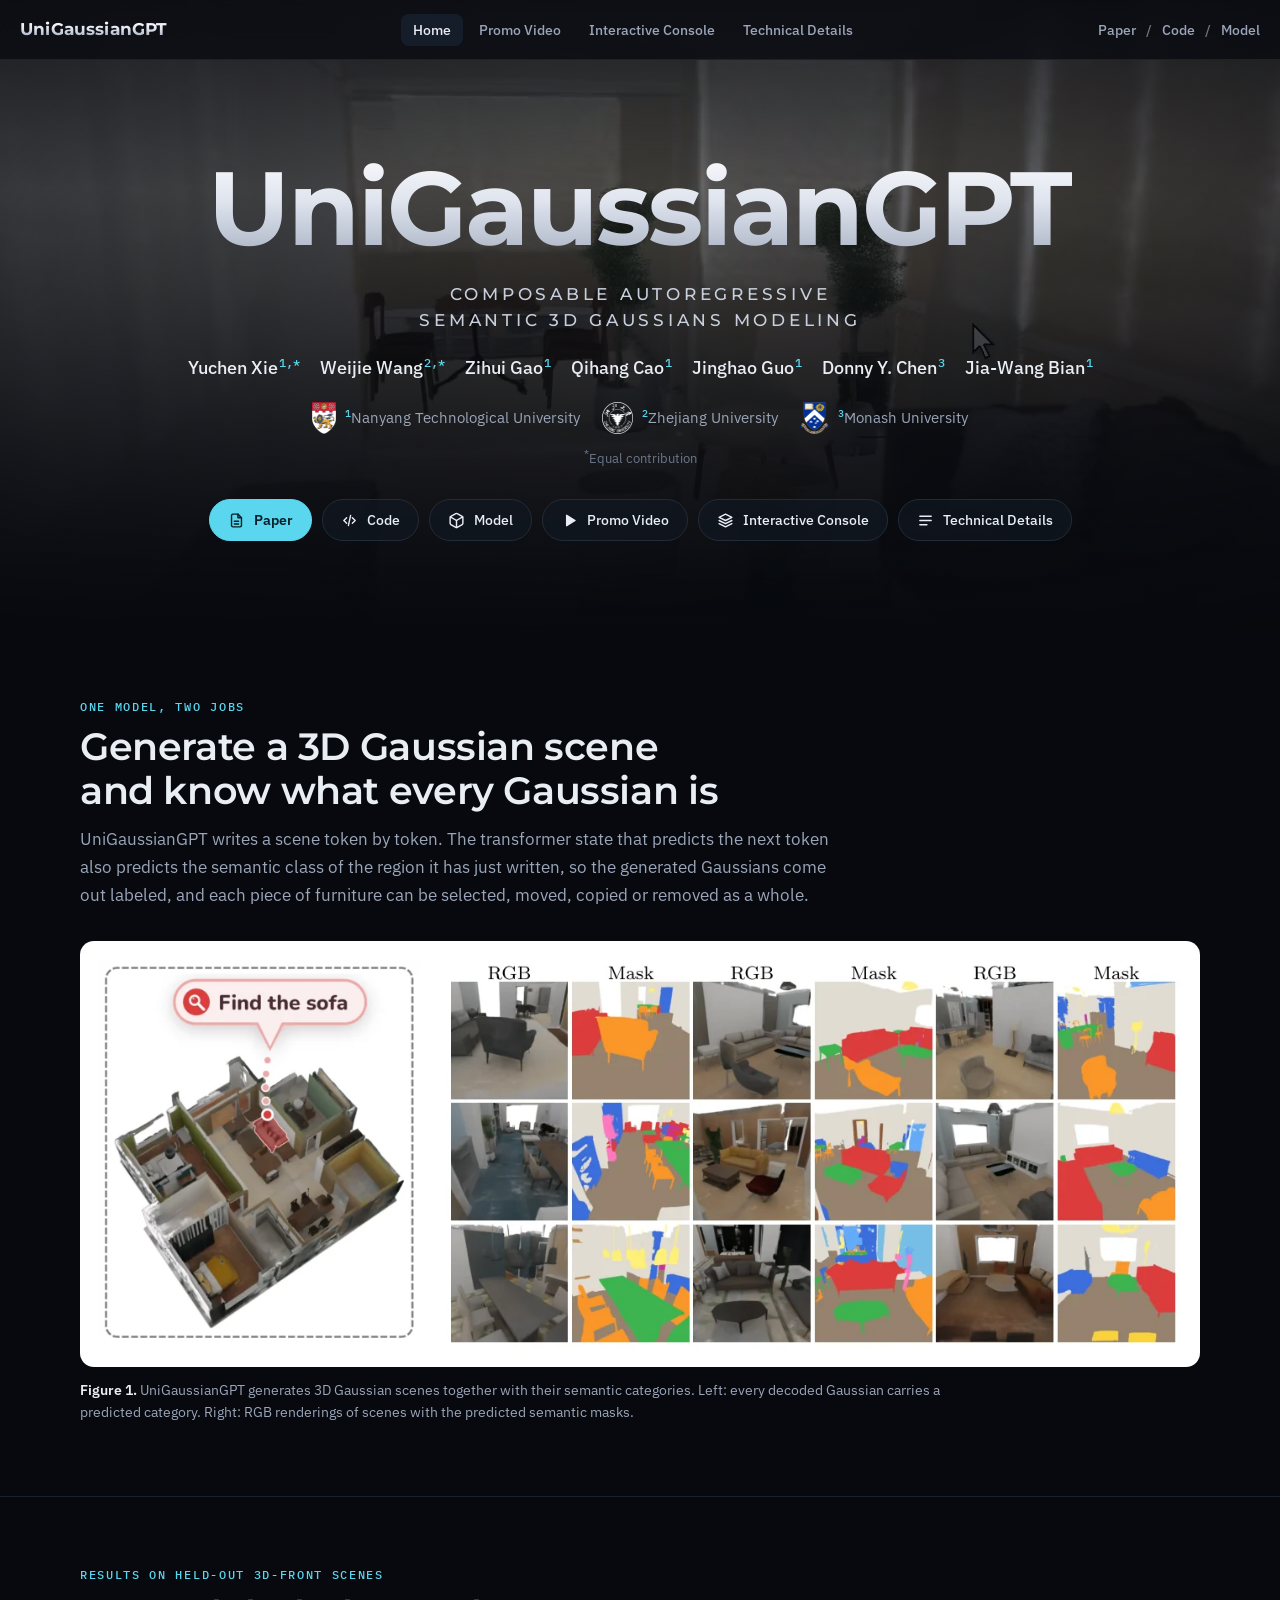
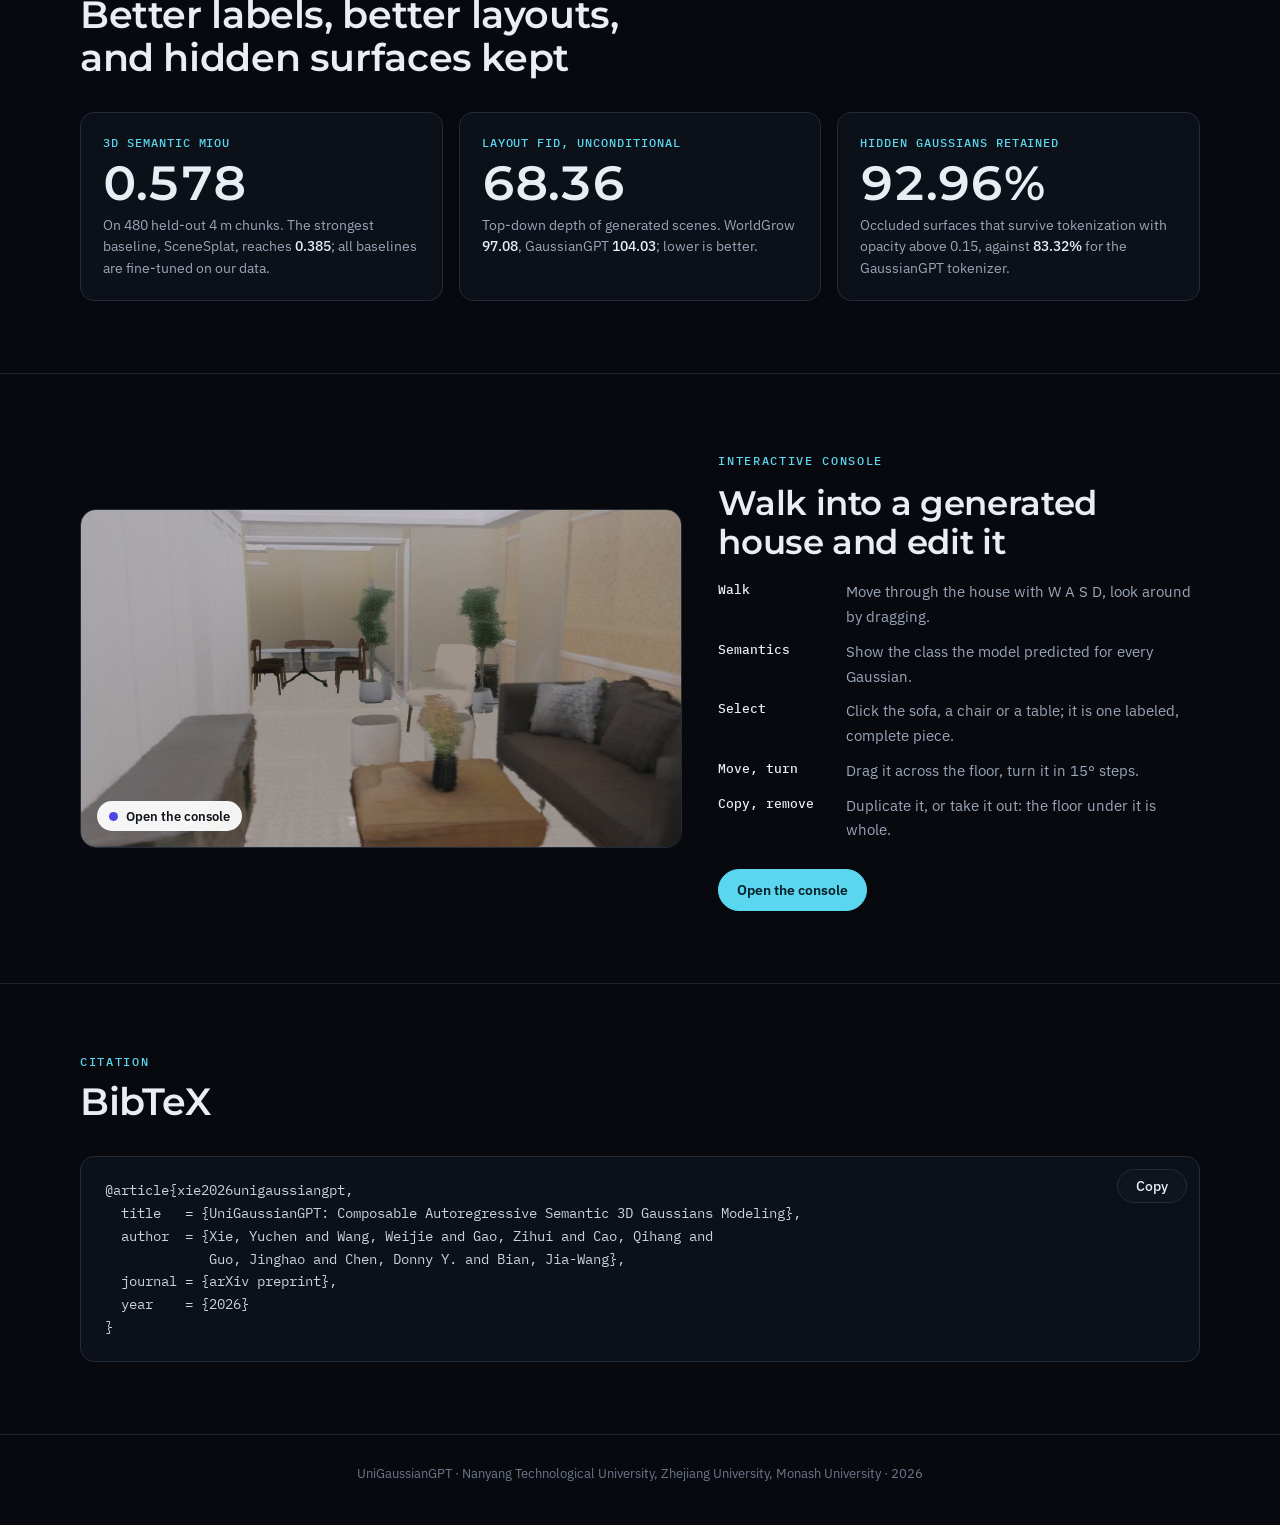
==== unigaussiangpt/index.html @ f0a9e839 "Add the UniGaussianGPT project page under /unigaussiangpt/ Co-Authored-By: Claude Opus 5.5 <noreply@" ====
<!doctype html>
<html lang="en">
<head>
<meta charset="utf-8">
<meta name="viewport" content="width=device-width, initial-scale=1, viewport-fit=cover">
<title>UniGaussianGPT</title>
<meta name="description" content="UniGaussianGPT: one autoregressive model that generates 3D Gaussian scenes and labels every Gaussian with its semantic class. Promo video, interactive console and technical details.">
<meta name="theme-color" content="#07090e">
<link rel="icon" type="image/svg+xml" href="assets/brand/favicon.svg">
<link rel="preconnect" href="https://fonts.googleapis.com">
<link rel="preconnect" href="https://fonts.gstatic.com" crossorigin>
<link rel="stylesheet" href="https://fonts.googleapis.com/css2?family=Montserrat:wght@400;500;600;700&family=IBM+Plex+Sans:ital,wght@0,400;0,500;0,600;1,400&family=IBM+Plex+Mono:wght@400;500&display=swap">
<link rel="stylesheet" href="assets/vendor/katex/katex.min.css">
<style>
*, *::before, *::after { box-sizing: border-box; }
:root {
  color-scheme: dark;
  --bg: #07090e;
  --bg-2: #0c1018;
  --surface: #111722;
  --surface-2: #161d2a;
  --line: #222b3a;
  --line-soft: #1a2230;
  --text: #e9edf4;
  --muted: #9aa5b8;
  --faint: #6c778b;
  --accent: #5ad7ee;
  --accent-ink: #062029;
  --best: rgba(90, 215, 238, 0.13);
  --ours: rgba(250, 150, 40, 0.10);
  --silver: linear-gradient(180deg, #ffffff 0%, #dfe4ee 45%, #9ea8bb 100%);
  --display: "Montserrat", "Avenir Next", "Segoe UI", system-ui, sans-serif;
  --body: "IBM Plex Sans", "Segoe UI", system-ui, -apple-system, sans-serif;
  --mono: "IBM Plex Mono", ui-monospace, "SF Mono", Menlo, Consolas, monospace;
  --nav-h: 60px;
  --ease: cubic-bezier(0.2, 0.7, 0.2, 1);
  --wrap: min(1120px, 100% - 32px);
}
html { background: var(--bg); scroll-behavior: smooth; }
body { margin: 0; background: var(--bg); color: var(--text); font: 400 16px/1.65 var(--body); -webkit-font-smoothing: antialiased; }
img, video, canvas { max-width: 100%; display: block; }
a { color: inherit; }
:focus-visible { outline: 2px solid var(--accent); outline-offset: 3px; border-radius: 4px; }
[hidden] { display: none !important; }
.wrap { width: var(--wrap); margin-inline: auto; }
h1, h2, h3 { font-family: var(--display); font-weight: 600; letter-spacing: -0.01em; line-height: 1.15; text-wrap: balance; margin: 0; }
p { margin: 0; }
.eyebrow { font: 500 12px/1 var(--mono); letter-spacing: 0.14em; text-transform: uppercase; color: var(--accent); }
.sr-only { position: absolute; width: 1px; height: 1px; overflow: hidden; clip: rect(0 0 0 0); white-space: nowrap; }

/* ---------- nav */
.site-nav { position: fixed; inset: 0 0 auto 0; z-index: 50; height: calc(var(--nav-h) + env(safe-area-inset-top, 0px)); padding: env(safe-area-inset-top, 0px) max(16px, calc((100% - 1240px) / 2)) 0;
  display: flex; align-items: center; gap: 24px; background: rgba(7, 9, 14, 0.72); backdrop-filter: blur(14px) saturate(140%); -webkit-backdrop-filter: blur(14px) saturate(140%); border-bottom: 1px solid var(--line-soft); }
.wordmark { font: 700 17px/1 var(--display); letter-spacing: 0.01em; text-decoration: none; background: var(--silver); -webkit-background-clip: text; background-clip: text; color: transparent; white-space: nowrap; }
.site-nav-links { display: flex; gap: 4px; margin-inline: auto; }
.site-nav-links a { font: 500 14px/1 var(--body); color: var(--muted); text-decoration: none; padding: 9px 12px; border-radius: 8px; white-space: nowrap; transition: color .2s, background .2s; }
.site-nav-links a:hover { color: var(--text); background: var(--surface); }
.site-nav-links a[aria-current="page"] { color: var(--text); background: var(--surface-2); }
.site-nav-side { display: flex; align-items: center; gap: 10px; font: 500 14px/1 var(--body); color: var(--faint); }
.site-nav-side a { color: var(--muted); text-decoration: none; }
.site-nav-side a:hover { color: var(--text); }
.site-nav-side .soon { color: var(--faint); }
@media (max-width: 860px) {
  .site-nav { flex-wrap: wrap; height: auto; padding-block: calc(10px + env(safe-area-inset-top, 0px)) 8px; row-gap: 6px; }
  .site-nav-links { order: 3; width: 100%; margin: 0; overflow-x: auto; }
  .site-nav-side { margin-left: auto; }
}
main.page-view { padding-top: var(--nav-h); min-height: 100vh; }
@media (max-width: 860px) { main.page-view { padding-top: 104px; } }

/* ---------- masthead */
.masthead { position: relative; overflow: hidden; margin-top: calc(-1 * var(--nav-h)); padding: calc(var(--nav-h) + 96px) 16px 88px; isolation: isolate; }
.masthead-media { position: absolute; inset: 0; z-index: -1; }
.masthead-media video, .masthead-media img { width: 100%; height: 100%; object-fit: cover; }
.masthead-shade { position: absolute; inset: 0; background:
  radial-gradient(120% 90% at 50% 40%, rgba(7, 9, 14, 0.55) 0%, rgba(7, 9, 14, 0.82) 60%, var(--bg) 100%),
  linear-gradient(180deg, rgba(7, 9, 14, 0.4) 0%, rgba(7, 9, 14, 0) 30%, var(--bg) 100%); }
.masthead-content { width: min(1120px, 100%); margin-inline: auto; text-align: center; display: grid; gap: 22px; justify-items: center; }
.hero-title { font: 700 clamp(44px, 8.4vw, 104px)/1 var(--display); letter-spacing: -0.02em; background: var(--silver); -webkit-background-clip: text; background-clip: text; color: transparent; }
.hero-sub { font: 500 clamp(13px, 1.6vw, 17px)/1.5 var(--display); letter-spacing: 0.22em; text-transform: uppercase; color: #c8cfdc; max-width: 46ch; }
.authors { display: flex; flex-wrap: wrap; justify-content: center; gap: 6px 20px; font: 500 clamp(15px, 1.6vw, 18px)/1.4 var(--body); color: var(--text); max-width: 1060px; }
.authors sup, .affiliations sup { font: 500 0.68em/0 var(--mono); color: var(--accent); margin-left: 1px; }
.affil-mark { display: inline-block; height: 2.1em; width: auto; vertical-align: -0.72em; margin-right: 8px; }
.affiliations { display: flex; flex-wrap: wrap; justify-content: center; gap: 4px 22px; color: var(--muted); font-size: 15px; }
.author-notes { color: var(--faint); font-size: 13px; margin-top: -10px; }
.resource-links { display: flex; flex-wrap: wrap; justify-content: center; gap: 10px; margin-top: 8px; }
.btn { display: inline-flex; align-items: center; gap: 9px; height: 42px; padding: 0 18px; border-radius: 999px; border: 1px solid var(--line); background: rgba(17, 23, 34, 0.7); color: var(--text);
  font: 500 14px/1 var(--body); text-decoration: none; cursor: pointer; transition: border-color .2s, background .2s, transform .2s var(--ease); }
.btn:hover { border-color: #3a4558; background: var(--surface-2); }
.btn:active { transform: translateY(1px); }
.btn svg { width: 17px; height: 17px; flex: none; }
.btn.primary { background: var(--accent); border-color: var(--accent); color: var(--accent-ink); font-weight: 600; }
.btn.primary:hover { background: #7fe2f3; }
.btn[aria-disabled="true"] { color: var(--faint); cursor: default; }
.btn .tag { font: 500 11px/1 var(--mono); color: var(--faint); letter-spacing: 0.04em; }

/* ---------- home sections */
.section { padding-block: 72px; }
.section + .section { border-top: 1px solid var(--line-soft); }
.section-head { display: grid; gap: 12px; margin-bottom: 32px; max-width: 760px; }
.section-head h2 { font-size: clamp(26px, 3.4vw, 38px); line-height: 1.15; }
.section-head p { color: var(--muted); font-size: 17px; }
.figure { margin: 0; display: grid; gap: 12px; }
.figure .frame { background: #fff; border-radius: 14px; padding: clamp(8px, 1.6vw, 18px); overflow: hidden; }
.figure .frame.dark { background: var(--surface); padding: 0; }
.figure .frame.tall img { max-width: 640px; margin-inline: auto; }
.figure figcaption { color: var(--muted); font-size: 14px; line-height: 1.6; max-width: 900px; }
.figure figcaption b { color: var(--text); font-weight: 600; }
.stats { display: grid; grid-template-columns: repeat(3, minmax(0, 1fr)); gap: 16px; }
.stat { border: 1px solid var(--line); border-radius: 14px; padding: 22px 22px 20px; background: var(--bg-2); display: grid; gap: 8px; align-content: start; }
.stat .v { font: 600 clamp(34px, 4.4vw, 48px)/1 var(--display); font-variant-numeric: tabular-nums; letter-spacing: -0.02em; }
.stat .k { font: 500 12px/1.3 var(--mono); letter-spacing: 0.08em; text-transform: uppercase; color: var(--accent); }
.stat p { color: var(--muted); font-size: 14px; line-height: 1.55; }
.stat p b { color: var(--text); font-weight: 500; font-variant-numeric: tabular-nums; }
@media (max-width: 760px) { .stats { grid-template-columns: 1fr; } }
.split { display: grid; grid-template-columns: minmax(0, 1.25fr) minmax(0, 1fr); gap: 36px; align-items: center; }
@media (max-width: 860px) { .split { grid-template-columns: 1fr; } }
.console-teaser { position: relative; display: block; border-radius: 16px; overflow: hidden; border: 1px solid var(--line); background: var(--bg-2); }
.console-teaser img { width: 100%; aspect-ratio: 16 / 9; object-fit: cover; transition: transform .6s var(--ease); }
.console-teaser:hover img { transform: scale(1.02); }
.console-teaser .chip { position: absolute; left: 16px; bottom: 16px; }
.ops { list-style: none; padding: 0; margin: 18px 0 26px; display: grid; gap: 10px; }
.ops li { display: grid; grid-template-columns: 116px 1fr; gap: 12px; color: var(--muted); font-size: 15px; }
.ops li b { font: 500 13px/1.6 var(--mono); color: var(--text); }
.chip { display: inline-flex; align-items: center; gap: 8px; height: 30px; padding: 0 12px; border-radius: 999px; background: rgba(255, 255, 255, 0.94); color: #10141b; font: 600 13px/1 var(--body); }
.chip i { width: 9px; height: 9px; border-radius: 50%; background: var(--dot, #fa9628); }
.bib { position: relative; background: var(--bg-2); border: 1px solid var(--line); border-radius: 14px; }
.bib pre { margin: 0; padding: 22px 24px; overflow-x: auto; font: 400 13.5px/1.7 var(--mono); color: #c9d2e0; }
.bib .copy { position: absolute; top: 12px; right: 12px; height: 34px; }
.note { color: var(--faint); font-size: 13px; margin-top: 10px; }

/* ---------- promo */
.promo-stage { padding-block: 40px 72px; display: grid; gap: 22px; }
.promo-stage video { width: 100%; border-radius: 16px; background: #000; border: 1px solid var(--line); aspect-ratio: 16 / 9; }
.chapters { display: flex; flex-wrap: wrap; gap: 8px; }
.chapters button { font: 500 13px/1 var(--body); color: var(--muted); background: var(--bg-2); border: 1px solid var(--line); border-radius: 999px; height: 34px; padding: 0 14px; cursor: pointer; }
.chapters button:hover { color: var(--text); border-color: #3a4558; }
.chapters button span { font-family: var(--mono); color: var(--faint); margin-right: 6px; }
.affil-logos { display: flex; flex-wrap: wrap; justify-content: center; gap: 18px 52px; margin-top: 8px; padding-top: 26px; border-top: 1px solid var(--line-soft); }
.affil-logos figure { margin: 0; display: flex; align-items: center; gap: 14px; color: var(--muted); font-size: 15px; }
.affil-logos img { height: 72px; width: auto; }

/* ---------- console */
.console-page { padding-block: 28px 56px; display: grid; gap: 18px; }
.console-strip { display: flex; flex-wrap: wrap; align-items: end; justify-content: space-between; gap: 14px 28px; }
.console-strip h1 { font-size: clamp(24px, 3vw, 32px); }
.console-strip p { color: var(--muted); max-width: 64ch; margin-top: 8px; }
.console { position: relative; border-radius: 16px; overflow: hidden; border: 1px solid var(--line);
  background: radial-gradient(120% 120% at 50% 0%, #141b27 0%, #0a0e15 70%); height: min(72vh, 720px); min-height: 420px; touch-action: none; }
.console canvas { width: 100%; height: 100%; cursor: grab; }
.console.is-dragging canvas { cursor: grabbing; }
.console-bar { position: absolute; left: 50%; bottom: 16px; transform: translateX(-50%); display: flex; gap: 6px; padding: 6px; border-radius: 14px; background: rgba(250, 251, 253, 0.96);
  box-shadow: 0 10px 30px rgba(0, 0, 0, 0.35); max-width: calc(100% - 24px); overflow-x: auto; }
.console-bar button { flex: none; display: inline-flex; align-items: center; gap: 7px; height: 38px; padding: 0 13px; border: 0; border-radius: 10px; background: transparent; color: #1a2130;
  font: 600 14px/1 var(--body); cursor: pointer; }
.console-bar button:hover:not(:disabled) { background: #edf0f5; }
.console-bar button:disabled { color: #a3abb8; cursor: default; }
.console-bar button svg { width: 17px; height: 17px; }
.console-bar .seg { display: flex; background: #eceff4; border-radius: 10px; padding: 3px; gap: 2px; }
.console-bar .seg button { height: 32px; }
.console-bar .seg button[aria-pressed="true"] { background: #4f46e5; color: #fff; }
.console-bar .sep { width: 1px; background: #dde2ea; margin: 6px 2px; flex: none; }
.console-legend { position: absolute; top: 14px; left: 14px; list-style: none; margin: 0; padding: 10px 12px; border-radius: 12px; background: rgba(250, 251, 253, 0.95); color: #1a2130;
  display: grid; gap: 5px; font: 500 12px/1.2 var(--body); text-transform: capitalize; }
.console-legend::before { content: "Semantic classes"; font: 600 10px/1 var(--mono); letter-spacing: 0.1em; text-transform: uppercase; color: #6b7487; margin-bottom: 3px; }
.console-legend li { display: flex; align-items: center; gap: 8px; }
.console-legend i { width: 11px; height: 11px; border-radius: 3px; }
.console-label { position: absolute; left: 0; top: 0; pointer-events: none; }
.console-status { position: absolute; top: 14px; right: 14px; max-width: min(360px, 60%); padding: 9px 12px; border-radius: 10px; background: rgba(10, 14, 21, 0.72); color: #d6dce6;
  font: 500 13px/1.45 var(--body); backdrop-filter: blur(6px); }
.console-pad { position: absolute; right: 14px; bottom: 76px; display: none; grid-template: ". f ." 44px "l . r" 44px ". b ." 44px / 44px 44px 44px; gap: 4px; }
.console-pad button { border: 0; border-radius: 10px; background: rgba(250, 251, 253, 0.85); color: #1a2130; display: grid; place-items: center; touch-action: none; }
.console-pad svg { width: 18px; height: 18px; }
@media (pointer: coarse) { .console-pad { display: grid; } }
.console-load { position: absolute; inset: 0; display: grid; place-items: center; color: var(--muted); font: 500 14px/1 var(--mono); }
.console.is-ready .console-load { display: none; }
.keys { display: flex; flex-wrap: wrap; gap: 8px 18px; color: var(--muted); font-size: 14px; }
.keys kbd { font: 500 12px/1 var(--mono); color: var(--text); background: var(--surface); border: 1px solid var(--line); border-bottom-width: 2px; border-radius: 6px; padding: 3px 7px; margin-right: 4px; }
.console-foot { color: var(--faint); font-size: 13px; max-width: 90ch; }

/* ---------- technical details */
.tech { padding-block: 40px 88px; }
.tech-grid { display: grid; grid-template-columns: 200px minmax(0, 1fr); gap: 48px; }
.toc { position: sticky; top: calc(var(--nav-h) + 28px); align-self: start; display: grid; gap: 2px; font-size: 14px; }
.toc a { color: var(--faint); text-decoration: none; padding: 6px 10px; border-left: 2px solid var(--line-soft); }
.toc a:hover { color: var(--text); border-left-color: var(--accent); }
@media (max-width: 900px) { .tech-grid { grid-template-columns: 1fr; } .toc { display: none; } }
.tech-hero { display: grid; gap: 14px; margin-bottom: 44px; }
.tech-hero h1 { font-size: clamp(28px, 3.6vw, 42px); line-height: 1.12; }
.tech-hero .by { color: var(--muted); font-size: 15px; }
.tech-section { padding-block: 34px; border-top: 1px solid var(--line-soft); display: grid; gap: 18px; scroll-margin-top: calc(var(--nav-h) + 16px); }
.tech-section:first-of-type { border-top: 0; padding-top: 0; }
.tech-section h2 { font-size: clamp(22px, 2.6vw, 28px); }
.tech-section h3 { font-size: 18px; margin-top: 10px; }
.prose { display: grid; gap: 14px; max-width: 74ch; color: #cdd4e0; }
.prose b { color: var(--text); font-weight: 600; }
.katex { font-size: 1.04em; }
.eq { overflow-x: auto; padding: 4px 0; color: var(--text); }
.tbl { overflow-x: auto; border: 1px solid var(--line); border-radius: 12px; background: var(--bg-2); }
table { width: 100%; border-collapse: collapse; font: 400 14px/1.4 var(--body); font-variant-numeric: tabular-nums; }
th, td { padding: 9px 12px; text-align: right; white-space: nowrap; border-bottom: 1px solid var(--line-soft); }
th:first-child, td:first-child { text-align: left; }
thead th { font: 500 12px/1.3 var(--mono); color: var(--muted); letter-spacing: 0.02em; background: var(--surface); }
thead tr:first-child th { color: var(--text); }
tbody tr:last-child td { border-bottom: 0; }
td.best { background: var(--best); color: #fff; font-weight: 600; }
tr.ours td { background: var(--ours); }
tr.ours td.best { background: linear-gradient(var(--best), var(--best)), var(--ours); }
tr.ours td:first-child { color: #ffc27a; font-weight: 600; }
tr.group td { font: 500 11px/1 var(--mono); letter-spacing: 0.1em; text-transform: uppercase; color: var(--faint); text-align: left; padding-top: 14px; background: transparent; }
td.na { color: var(--faint); }
.cap { color: var(--muted); font-size: 14px; line-height: 1.6; max-width: 90ch; }
.cap b { color: var(--text); font-weight: 600; }
.two { display: grid; grid-template-columns: minmax(0, 1.2fr) minmax(0, 1fr); gap: 18px; }
@media (max-width: 900px) { .two { grid-template-columns: 1fr; } }

.site-footer { border-top: 1px solid var(--line-soft); padding: 28px 16px 40px; color: var(--faint); font-size: 13px; text-align: center; }
@media (prefers-reduced-motion: reduce) { *, *::before, *::after { transition: none !important; animation: none !important; scroll-behavior: auto !important; } }
</style>
<script type="importmap">
{"imports": {"three": "./assets/vendor/three.module.js", "three/addons/": "./assets/vendor/addons/", "spark": "./assets/vendor/spark.module.js"}}
</script>
</head>
<body>
<header class="site-nav" id="siteNav">
  <a class="wordmark" href="#home">UniGaussianGPT</a>
  <nav class="site-nav-links" aria-label="Pages">
    <a href="#home" data-view="home">Home</a>
    <a href="#promo-video" data-view="promo-video">Promo Video</a>
    <a href="#console" data-view="console">Interactive Console</a>
    <a href="#technical-details" data-view="technical-details">Technical Details</a>
  </nav>
  <div class="site-nav-side">
    <a href="assets/paper/UniGaussianGPT.pdf" target="_blank" rel="noopener">Paper</a>
    <span aria-hidden="true">/</span>
    <a href="https://github.com/AresCheah/UniGaussianGPT" target="_blank" rel="noopener">Code</a>
    <span aria-hidden="true">/</span>
    <a href="https://huggingface.co/Ares788/UniGaussianGPT" target="_blank" rel="noopener">Model</a>
  </div>
</header>

<!-- ================================================================= HOME -->
<main id="home" class="page-view">
  <header class="masthead">
    <div class="masthead-media" aria-hidden="true">
      <video autoplay muted loop playsinline preload="auto" poster="assets/video/hero_walk.jpg">
        <source src="assets/video/hero_walk.mp4" type="video/mp4">
      </video>
      <div class="masthead-shade"></div>
    </div>
    <div class="masthead-content">
      <h1><span class="hero-title">UniGaussianGPT</span></h1>
      <p class="hero-sub">Composable Autoregressive Semantic 3D Gaussians Modeling</p>
      <div class="authors" aria-label="Authors">
        <span>Yuchen Xie<sup>1,*</sup></span>
        <span>Weijie Wang<sup>2,*</sup></span>
        <span>Zihui Gao<sup>1</sup></span>
        <span>Qihang Cao<sup>1</sup></span>
        <span>Jinghao Guo<sup>1</sup></span>
        <span>Donny Y. Chen<sup>3</sup></span>
        <span>Jia-Wang Bian<sup>1</sup></span>
      </div>
      <p class="affiliations"><span><img class="affil-mark" src="assets/brand/ntu.png" alt=""><sup>1</sup>Nanyang Technological University</span><span><img class="affil-mark" src="assets/brand/zju.png" alt=""><sup>2</sup>Zhejiang University</span><span><img class="affil-mark" src="assets/brand/monash.png" alt=""><sup>3</sup>Monash University</span></p>
      <p class="author-notes"><sup>*</sup>Equal contribution</p>
      <div class="resource-links">
        <a class="btn primary" href="assets/paper/UniGaussianGPT.pdf" target="_blank" rel="noopener">
          <svg viewBox="0 0 24 24" fill="none" stroke="currentColor" stroke-width="2" stroke-linecap="round" stroke-linejoin="round" aria-hidden="true"><path d="M14 3H7a2 2 0 0 0-2 2v14a2 2 0 0 0 2 2h10a2 2 0 0 0 2-2V8z"/><path d="M14 3v5h5"/><path d="M9 13h6"/><path d="M9 17h6"/></svg>Paper</a>
        <a class="btn" href="https://github.com/AresCheah/UniGaussianGPT" target="_blank" rel="noopener">
          <svg viewBox="0 0 24 24" fill="none" stroke="currentColor" stroke-width="2" stroke-linecap="round" stroke-linejoin="round" aria-hidden="true"><path d="m8 8-4 4 4 4"/><path d="m16 8 4 4-4 4"/><path d="m13.5 5-3 14"/></svg>Code</a>
        <a class="btn" href="https://huggingface.co/Ares788/UniGaussianGPT" target="_blank" rel="noopener">
          <svg viewBox="0 0 24 24" fill="none" stroke="currentColor" stroke-width="2" stroke-linecap="round" stroke-linejoin="round" aria-hidden="true"><path d="M21 16V8a2 2 0 0 0-1-1.73l-7-4a2 2 0 0 0-2 0l-7 4A2 2 0 0 0 3 8v8a2 2 0 0 0 1 1.73l7 4a2 2 0 0 0 2 0l7-4A2 2 0 0 0 21 16z"/><path d="M3.3 7 12 12l8.7-5"/><path d="M12 22V12"/></svg>Model</a>
        <a class="btn" href="#promo-video">
          <svg viewBox="0 0 24 24" fill="currentColor" aria-hidden="true"><path d="M7 4.7v14.6a1 1 0 0 0 1.52.85l11.8-7.3a1 1 0 0 0 0-1.7L8.52 3.85A1 1 0 0 0 7 4.7z"/></svg>Promo Video</a>
        <a class="btn" href="#console">
          <svg viewBox="0 0 24 24" fill="none" stroke="currentColor" stroke-width="2" stroke-linecap="round" stroke-linejoin="round" aria-hidden="true"><path d="M12 3 3 7.5l9 4.5 9-4.5z"/><path d="m3 12 9 4.5 9-4.5"/><path d="m3 16.5 9 4.5 9-4.5"/></svg>Interactive Console</a>
        <a class="btn" href="#technical-details">
          <svg viewBox="0 0 24 24" fill="none" stroke="currentColor" stroke-width="2" stroke-linecap="round" stroke-linejoin="round" aria-hidden="true"><path d="M4 6h16"/><path d="M4 12h16"/><path d="M4 18h10"/></svg>Technical Details</a>
      </div>
    </div>
  </header>

  <section class="section">
    <div class="wrap">
      <div class="section-head">
        <span class="eyebrow">One model, two jobs</span>
        <h2>Generate a 3D Gaussian scene and know what every Gaussian is</h2>
        <p>UniGaussianGPT writes a scene token by token. The transformer state that predicts the next token also predicts the semantic class of the region it has just written, so the generated Gaussians come out labeled, and each piece of furniture can be selected, moved, copied or removed as a whole.</p>
      </div>
      <figure class="figure">
        <div class="frame"><img src="assets/paper/fig/fig_teaser.webp" alt="Teaser figure from the paper: a generated scene with its semantic labels, and rendered views with the masks of selected objects." loading="lazy"></div>
        <figcaption><b>Figure 1.</b> UniGaussianGPT generates 3D Gaussian scenes together with their semantic categories. Left: every decoded Gaussian carries a predicted category. Right: RGB renderings of scenes with the predicted semantic masks.</figcaption>
      </figure>
    </div>
  </section>

  <section class="section">
    <div class="wrap">
      <div class="section-head">
        <span class="eyebrow">Results on held-out 3D-FRONT scenes</span>
        <h2>Better labels, better layouts, and hidden surfaces kept</h2>
      </div>
      <div class="stats">
        <div class="stat"><span class="k">3D semantic mIoU</span><span class="v">0.578</span><p>On 480 held-out 4&nbsp;m chunks. The strongest baseline, SceneSplat, reaches <b>0.385</b>; all baselines are fine-tuned on our data.</p></div>
        <div class="stat"><span class="k">Layout FID, unconditional</span><span class="v">68.36</span><p>Top-down depth of generated scenes. WorldGrow <b>97.08</b>, GaussianGPT <b>104.03</b>; lower is better.</p></div>
        <div class="stat"><span class="k">Hidden Gaussians retained</span><span class="v">92.96%</span><p>Occluded surfaces that survive tokenization with opacity above 0.15, against <b>83.32%</b> for the GaussianGPT tokenizer.</p></div>
      </div>
    </div>
  </section>

  <section class="section">
    <div class="wrap split">
      <a class="console-teaser" href="#console" aria-label="Open the interactive console">
        <img src="assets/console/poster.jpg" alt="The living room from the promo video in the interactive console, seen from inside, as 3D Gaussians." loading="lazy">
        <span class="chip" style="--dot:#4f46e5"><i></i>Open the console</span>
      </a>
      <div>
        <span class="eyebrow">Interactive console</span>
        <h2 style="font-size: clamp(24px, 3vw, 34px); margin-top: 12px;">Walk into a generated house and edit it</h2>
        <ul class="ops">
          <li><b>Walk</b>Move through the house with W A S D, look around by dragging.</li>
          <li><b>Semantics</b>Show the class the model predicted for every Gaussian.</li>
          <li><b>Select</b>Click the sofa, a chair or a table; it is one labeled, complete piece.</li>
          <li><b>Move, turn</b>Drag it across the floor, turn it in 15&deg; steps.</li>
          <li><b>Copy, remove</b>Duplicate it, or take it out: the floor under it is whole.</li>
        </ul>
        <a class="btn primary" href="#console">Open the console</a>
      </div>
    </div>
  </section>

  <section class="section" id="citation">
    <div class="wrap">
      <div class="section-head">
        <span class="eyebrow">Citation</span>
        <h2>BibTeX</h2>
      </div>
      <div class="bib">
        <button class="btn copy" type="button" data-copy="#bibtex">Copy</button>
<pre id="bibtex">@article{xie2026unigaussiangpt,
  title   = {UniGaussianGPT: Composable Autoregressive Semantic 3D Gaussians Modeling},
  author  = {Xie, Yuchen and Wang, Weijie and Gao, Zihui and Cao, Qihang and
             Guo, Jinghao and Chen, Donny Y. and Bian, Jia-Wang},
  journal = {arXiv preprint},
  year    = {2026}
}</pre>
      </div>
    </div>
  </section>
</main>

<!-- ================================================================= PROMO -->
<main id="promo-video" class="page-view" hidden>
  <div class="wrap promo-stage">
    <div class="section-head" style="margin-bottom: 0;">
      <span class="eyebrow">Promo video &middot; 1:14</span>
      <h1 style="font-size: clamp(26px, 3.4vw, 38px);">UniGaussianGPT in seventy seconds</h1>
      <p>Part 1 walks through a generated house and segments it with one click. Part 2 completes a partial house, then lifts out the dining set: each piece is whole, and the floor under it is complete.</p>
    </div>
    <video id="promo" controls playsinline preload="metadata" poster="assets/video/promo_poster.jpg">
      <source src="assets/video/promo.mp4" type="video/mp4">
    </video>
    <div class="chapters" aria-label="Chapters">
      <button type="button" data-t="3.8"><span>0:03</span>Generation</button>
      <button type="button" data-t="9.0"><span>0:09</span>Walk through the house</button>
      <button type="button" data-t="26.6"><span>0:26</span>3D semantics</button>
      <button type="button" data-t="29.9"><span>0:29</span>Click to select</button>
      <button type="button" data-t="50.8"><span>0:50</span>Completion</button>
      <button type="button" data-t="56.9"><span>0:56</span>Complete objects</button>
      <button type="button" data-t="63.3"><span>1:03</span>Clear the room</button>
    </div>
    <div class="affil-logos" aria-label="Affiliations">
      <figure><img src="assets/brand/ntu.png" alt="Nanyang Technological University emblem"><figcaption>Nanyang Technological University</figcaption></figure>
      <figure><img src="assets/brand/zju.png" alt="Zhejiang University emblem"><figcaption>Zhejiang University</figcaption></figure>
      <figure><img src="assets/brand/monash.png" alt="Monash University emblem"><figcaption>Monash University</figcaption></figure>
    </div>
  </div>
</main>

<!-- ================================================================= CONSOLE -->
<main id="console" class="page-view" hidden>
  <div class="wrap console-page">
    <div class="console-strip">
      <div>
        <span class="eyebrow">Interactive console</span>
        <h1>Walk through the house from the promo video</h1>
        <p>The living and dining room the video walks through, walls and ceiling included: 1.1M Gaussians, each with the class UniGaussianGPT predicted. Every piece of furniture is a separate, complete piece: the sofa, the armchairs, the dining table and its chairs, the side tables, the stools, the plants.</p>
      </div>
      <div class="keys" aria-label="Keyboard shortcuts">
        <span><kbd>W</kbd><kbd>A</kbd><kbd>S</kbd><kbd>D</kbd>walk</span><span><kbd>&larr;</kbd><kbd>&rarr;</kbd>turn around</span><span><kbd>Q</kbd><kbd>E</kbd>turn the piece</span><span><kbd>C</kbd>copy</span><span><kbd>X</kbd>remove</span><span><kbd>T</kbd>semantics</span>
      </div>
    </div>
    <div class="console" id="consoleRoot">
      <canvas aria-label="First-person 3D view of the house. Walk with W A S D or the arrow keys, drag to look around, click a piece of furniture to select it."></canvas>
      <div class="console-load">Loading the house</div>
      <ul class="console-legend" data-legend hidden></ul>
      <p class="console-status" data-status aria-live="polite"></p>
      <div class="console-label" data-label hidden><span class="chip"><i></i><span data-name></span></span></div>
      <div class="console-bar" role="toolbar" aria-label="Console">
        <div class="seg" role="group" aria-label="View">
          <button type="button" data-view="rgb" aria-pressed="true">RGB</button>
          <button type="button" data-view="sem" aria-pressed="false">3D Semantics</button>
        </div>
        <span class="sep" aria-hidden="true"></span>
        <button type="button" data-act="left" disabled title="Turn left (Q)"><svg viewBox="0 0 24 24" fill="none" stroke="currentColor" stroke-width="2" stroke-linecap="round" stroke-linejoin="round" aria-hidden="true"><path d="M3 12a9 9 0 1 0 3-6.7"/><path d="M3 4v5h5"/></svg>Turn</button>
        <button type="button" data-act="right" disabled title="Turn right (E)"><svg viewBox="0 0 24 24" fill="none" stroke="currentColor" stroke-width="2" stroke-linecap="round" stroke-linejoin="round" aria-hidden="true"><path d="M21 12a9 9 0 1 1-3-6.7"/><path d="M21 4v5h-5"/></svg>Turn</button>
        <button type="button" data-act="copy" disabled title="Duplicate (C)"><svg viewBox="0 0 24 24" fill="none" stroke="currentColor" stroke-width="2" stroke-linecap="round" stroke-linejoin="round" aria-hidden="true"><rect x="8" y="8" width="13" height="13" rx="2"/><path d="M16 8V5a2 2 0 0 0-2-2H5a2 2 0 0 0-2 2v9a2 2 0 0 0 2 2h3"/></svg>Duplicate</button>
        <button type="button" data-act="remove" disabled title="Remove (X)"><svg viewBox="0 0 24 24" fill="none" stroke="currentColor" stroke-width="2" stroke-linecap="round" stroke-linejoin="round" aria-hidden="true"><path d="M4 7h16"/><path d="M10 11v6"/><path d="M14 11v6"/><path d="M5 7l1 13a1 1 0 0 0 1 1h10a1 1 0 0 0 1-1l1-13"/><path d="M9 7V4h6v3"/></svg>Remove</button>
        <span class="sep" aria-hidden="true"></span>
        <button type="button" data-act="reset" title="Reset the house"><svg viewBox="0 0 24 24" fill="none" stroke="currentColor" stroke-width="2" stroke-linecap="round" stroke-linejoin="round" aria-hidden="true"><path d="M3 12a9 9 0 1 0 9-9 9.75 9.75 0 0 0-6.74 2.74L3 8"/><path d="M3 3v5h5"/></svg>Reset</button>
      </div>
      <div class="console-pad" aria-label="Walk">
        <button type="button" data-key="KeyW" aria-label="Forward" style="grid-area:f"><svg viewBox="0 0 24 24" fill="currentColor" aria-hidden="true"><path d="M12 6l7 10H5z"/></svg></button>
        <button type="button" data-key="ArrowLeft" aria-label="Turn left" style="grid-area:l"><svg viewBox="0 0 24 24" fill="currentColor" aria-hidden="true"><path d="M6 12l10-7v14z"/></svg></button>
        <button type="button" data-key="ArrowRight" aria-label="Turn right" style="grid-area:r"><svg viewBox="0 0 24 24" fill="currentColor" aria-hidden="true"><path d="M18 12L8 19V5z"/></svg></button>
        <button type="button" data-key="KeyS" aria-label="Back" style="grid-area:b"><svg viewBox="0 0 24 24" fill="currentColor" aria-hidden="true"><path d="M12 18L5 8h14z"/></svg></button>
      </div>
    </div>
    <p class="console-foot">W A S D or the arrow keys walk (Shift runs), drag to look around, the wheel steps forward and back; walls and furniture stop you. Click a piece, then drag it, turn it, copy it or remove it: the floor under every piece is complete. The classes and the pieces are the model's output; the house was generated by UniGaussianGPT and closed and furnished for the video with pieces it generated. The edits run in your browser with <a href="https://sparkjs.dev" target="_blank" rel="noopener">Spark</a>.</p>
  </div>
</main>

<!-- ================================================================= TECHNICAL DETAILS -->
<main id="technical-details" class="page-view" hidden>
  <div class="wrap tech">
    <div class="tech-grid">
      <nav class="toc" aria-label="On this page">
        <a href="#abstract">Abstract</a>
        <a href="#method">Method</a>
        <a href="#data">Composed training scenes</a>
        <a href="#semantics">Semantic understanding</a>
        <a href="#generation">Generation and completion</a>
        <a href="#retention">Content retention</a>
        <a href="#ablation">Ablation</a>
        <a href="#qualitative">Qualitative results</a>
      </nav>
      <div>
        <header class="tech-hero">
          <span class="eyebrow">Technical details</span>
          <h1>UniGaussianGPT: Composable Autoregressive Semantic 3D Gaussians Modeling</h1>
          <p class="by">Yuchen Xie*, Weijie Wang*, Zihui Gao, Qihang Cao, Jinghao Guo, Donny Y. Chen, Jia-Wang Bian &middot; <a href="assets/paper/UniGaussianGPT.pdf" target="_blank" rel="noopener">full paper (PDF)</a></p>
        </header>

        <section class="tech-section" id="abstract">
          <h2>Abstract</h2>
          <div class="prose">
            <p>Recent advances in 3D generative modeling have enabled the synthesis of detailed scenes with coherent geometry and appearance, mostly through diffusion models that refine an entire scene holistically. Autoregressive formulations offer a complementary paradigm that constructs Gaussian scenes step by step, bringing a compositional inductive bias under which generation and completion follow from the same next-token prediction. However, these advances largely focus on producing renderable scenes, while recognizing their contents remains a separate task. Semantic information links geometry to the objects and regions it represents, providing a foundation for scene understanding and downstream applications such as robotics and AR/VR.</p>
            <p>We therefore present <b>UniGaussianGPT</b>, an autoregressive framework that unifies 3D Gaussian scene generation and semantic understanding by learning to predict scene contents and their semantics from shared contextual representations. To support this learning, we build labeled training scenes by composing Gaussian assets converted from complete furniture meshes with separately fitted empty rooms, and supervise Gaussian attributes directly so that occluded surfaces survive tokenization. Generated scenes are thus composable, consisting of semantically labeled and individually complete components. Extensive experiments on composed 3D-FRONT scenes show that UniGaussianGPT achieves state-of-the-art performance in both semantic understanding and scene generation and completion, while better retaining occluded content through tokenization.</p>
          </div>
        </section>

        <section class="tech-section" id="method">
          <h2>Method</h2>
          <figure class="figure">
            <div class="frame"><img src="assets/paper/fig/method.webp" alt="Method overview figure from the paper." loading="lazy"></div>
            <figcaption><b>Figure 2. Overview of UniGaussianGPT.</b> Given input Gaussians, a VQ encoder maps the scene to latent voxels serialized as position and feature tokens <span class="m">p_i, f_i</span>, which a causal transformer models autoregressively. Its hidden states feed two heads: a generation head that predicts the next token, and a semantic head that predicts the category of each voxel from the state at its feature token. Voxel-wise targets are majority-voted from ground-truth Gaussian categories and supervise the model through <span class="m">\mathcal{L}_{\mathrm{sem}}</span>. In the dashed box, the VQ-VAE is trained with the rendering-based <span class="m">\mathcal{L}_{\mathrm{AE}}</span> and an additional attribute loss <span class="m">\mathcal{L}_{\mathrm{attr}}</span> that supervises Gaussians directly from the composable assets, which helps to retain content occluded in furnished views.</figcaption>
          </figure>
          <div class="prose">
            <p>We build on GaussianGPT, which compresses a Gaussian scene into a sparse latent grid of 20&nbsp;cm cells and serializes each occupied cell <span class="m">i</span> as a position token <span class="m">p_i</span> followed by a feature token <span class="m">f_i</span>. A causal transformer models the sequence <span class="m">\mathbf{x}=(p_1,f_1,\ldots,p_N,f_N)</span> by next-token prediction; we keep its backbone and token format.</p>
            <h3>Semantics read from the state after the feature token</h3>
            <p>A latent cell may hold only part of an object, so its category can depend on context as well as on its own code. We read the category from the transformer state after the cell's feature token has been consumed, <span class="m">h_i=\mathbf{H}_{2i}</span>: it sees the current position, the realized local code and everything written before it. A two-layer MLP <span class="m">g_\phi</span> maps it to a distribution over classes.</p>
            <div class="eq">$$q_\phi(y_i=c\mid h_i)=\big[\operatorname{softmax}(g_\phi(h_i))\big]_c,\qquad h_i=\mathbf{H}_{2i}(x_{\le 2i})$$</div>
            <p>The same state predicts the next scene token, so supervising its semantics trains the representation that decides how the scene continues. Categories are predicted alongside the tokens; they are never inserted into the sequence or fed back, and sampling is unchanged.</p>
            <div class="eq">$$p_{\theta,\phi}(\mathbf{x},\mathbf{y})=p_\theta(\mathbf{x})\prod_{i=1}^{N}q_\phi\big(y_i\mid h_i(\mathbf{x}_{\le 2i})\big),\qquad \mathcal{L}=\mathcal{L}_{\mathrm{LM}}+\lambda\,\frac{1}{|\mathcal{I}|}\sum_{i\in\mathcal{I}}\mathrm{CE}(\hat{\mathbf{y}}_i,y_i)$$</div>
            <p>Each decoded Gaussian takes the prediction of the latent cell that contains its center, so labels sit on the primitives that are rendered, including surfaces hidden in a given view.</p>
            <h3>Attributes supervised in 3D</h3>
            <p>Rendering losses supervise a hidden surface only through the little it contributes to sampled views. The tokenizer therefore also matches opacity, log-scale and color directly, through the shared 2.5&nbsp;cm base-voxel grid, without assuming one-to-one primitive correspondence:</p>
            <div class="eq">$$\mathcal{L}_{\text{attr}}=\frac{1}{3}\sum_{k=1}^{3}\frac{\sum_{\hat g}n_{u(\hat g)}\,\big|\mathbf{a}_k(\hat g)-\bar{\mathbf{a}}_{k,u(\hat g)}\big|}{\sum_{\hat g}n_{u(\hat g)}},\qquad(\mathbf{a}_1,\mathbf{a}_2,\mathbf{a}_3)=(\alpha,\ \log\mathbf{s}/r,\ \mathbf{c})$$</div>
          </div>
        </section>

        <section class="tech-section" id="data">
          <h2>Composed training scenes</h2>
          <div class="prose">
            <p>Instead of fitting furnished rooms from their views, we convert complete 3D-FUTURE furniture meshes into Gaussian assets, prune each one in isolation, and place them by the 3D-FRONT layouts into a separately fitted empty room <span class="m">\mathcal{B}</span>:</p>
            <div class="eq">$$\mathcal{G}=\mathcal{B}\,\cup\,\bigcup_{k=1}^{K}\mathcal{T}_k(\mathcal{A}_k)$$</div>
            <p>Every component keeps the surfaces that become hidden once the room is assembled, such as a chair seat under a table or the floor under a sofa. The assembled scene is still encoded as one sequence, with no asset IDs or per-object token groups; the pieces come apart only through the predicted classes and the retained geometry.</p>
          </div>
        </section>

        <section class="tech-section" id="semantics">
          <h2>Semantic understanding</h2>
          <p class="cap"><b>Table 1.</b> 480 held-out chunks; all baselines are fine-tuned on our data. 3D metrics use 0.2&nbsp;m latent cells, 2D metrics shared rendered views; fg excludes floor, wall and ceiling. Highlighted: best. &ndash;: no 3D prediction.</p>
          <div class="tbl"><table>
            <thead>
              <tr><th></th><th colspan="4" style="text-align:center">3D (latent cells)</th><th colspan="4" style="text-align:center">2D (rendered views)</th></tr>
              <tr><th>Method</th><th>mIoU&uarr;</th><th>mAcc&uarr;</th><th>fg-mIoU&uarr;</th><th>fg-mAcc&uarr;</th><th>mIoU&uarr;</th><th>mAcc&uarr;</th><th>fg-mIoU&uarr;</th><th>fg-mAcc&uarr;</th></tr>
            </thead>
            <tbody>
              <tr class="group"><td colspan="9">Image-based methods</td></tr>
              <tr><td>LSeg</td><td class="na">&ndash;</td><td class="na">&ndash;</td><td class="na">&ndash;</td><td class="na">&ndash;</td><td>0.406</td><td>0.451</td><td>0.312</td><td>0.358</td></tr>
              <tr><td>SegVGGT</td><td>0.331</td><td>0.407</td><td>0.262</td><td>0.335</td><td>0.394</td><td>0.464</td><td>0.311</td><td>0.386</td></tr>
              <tr><td>IGGT</td><td>0.343</td><td>0.404</td><td>0.238</td><td>0.299</td><td>0.435</td><td>0.476</td><td>0.334</td><td>0.382</td></tr>
              <tr><td>3DGS-GBP w/ LSeg</td><td>0.348</td><td>0.411</td><td>0.242</td><td>0.306</td><td>0.441</td><td>0.488</td><td>0.342</td><td>0.396</td></tr>
              <tr class="group"><td colspan="9">Gaussian-based methods</td></tr>
              <tr><td>SceneSplat</td><td>0.385</td><td>0.425</td><td>0.278</td><td>0.321</td><td>0.387</td><td>0.427</td><td>0.280</td><td>0.323</td></tr>
              <tr class="ours"><td>UniGaussianGPT</td><td class="best">0.578</td><td class="best">0.731</td><td class="best">0.509</td><td class="best">0.685</td><td class="best">0.547</td><td class="best">0.719</td><td class="best">0.476</td><td class="best">0.676</td></tr>
            </tbody>
          </table></div>
          <div class="prose">
            <p>UniGaussianGPT is best on all eight metrics. In 3D it improves over SceneSplat by 0.193 mIoU and 0.306 mAcc, and the gain holds on foreground classes (fg-mIoU 0.509 vs 0.278), so it is not carried by floors and walls. Image-based baselines score higher in rendered views than in 3D and SceneSplat the other way round; no baseline leads in both, while our labels lead in both because the rendered labels come straight from the 3D prediction. It labels each sequence in one teacher-forced pass, where each cell sees only itself and the cells before it; the baselines see the whole window.</p>
          </div>
        </section>

        <section class="tech-section" id="generation">
          <h2>Generation and completion</h2>
          <p class="cap"><b>Table 2.</b> Held-out scenes. Appearance: orbit renderings; layout: top-down depth maps of the bottom 60% of Gaussians; geometry: Chamfer COV/MMD on 16k points. CLIP applies only to completion. Highlighted: best within each setting.</p>
          <div class="tbl"><table>
            <thead>
              <tr><th></th><th colspan="2" style="text-align:center">Appearance</th><th colspan="2" style="text-align:center">Geometry</th><th colspan="2" style="text-align:center">Layout</th><th></th></tr>
              <tr><th>Method</th><th>FID&darr;</th><th>KID&darr;</th><th>COV&uarr;</th><th>MMD&darr;</th><th>FID&darr;</th><th>KID&darr;</th><th>CLIP&uarr;</th></tr>
            </thead>
            <tbody>
              <tr class="group"><td colspan="8">Unconditional generation</td></tr>
              <tr><td>WorldGrow</td><td>84.78</td><td>0.086</td><td>0.390</td><td>0.085</td><td>97.08</td><td>0.076</td><td class="na">&ndash;</td></tr>
              <tr><td>GaussianGPT</td><td>89.64</td><td>0.091</td><td>0.374</td><td>0.076</td><td>104.03</td><td>0.085</td><td class="na">&ndash;</td></tr>
              <tr class="ours"><td>UniGaussianGPT</td><td class="best">70.67</td><td class="best">0.071</td><td class="best">0.429</td><td class="best">0.072</td><td class="best">68.36</td><td class="best">0.036</td><td class="na">&ndash;</td></tr>
              <tr class="group"><td colspan="8">Completion, 25% context</td></tr>
              <tr><td>WorldGrow</td><td class="na">&ndash;</td><td class="na">&ndash;</td><td class="na">&ndash;</td><td class="na">&ndash;</td><td class="na">&ndash;</td><td class="na">&ndash;</td><td class="na">&ndash;</td></tr>
              <tr><td>GaussianGPT</td><td>79.36</td><td>0.063</td><td class="best">0.970</td><td class="best">0.056</td><td>129.40</td><td>0.064</td><td>0.887</td></tr>
              <tr class="ours"><td>UniGaussianGPT</td><td class="best">73.84</td><td class="best">0.056</td><td>0.940</td><td>0.065</td><td class="best">101.73</td><td class="best">0.029</td><td class="best">0.892</td></tr>
              <tr class="group"><td colspan="8">Completion, 50% context</td></tr>
              <tr><td>WorldGrow</td><td class="na">&ndash;</td><td class="na">&ndash;</td><td class="na">&ndash;</td><td class="na">&ndash;</td><td class="na">&ndash;</td><td class="na">&ndash;</td><td class="na">&ndash;</td></tr>
              <tr><td>GaussianGPT</td><td>83.81</td><td>0.069</td><td>0.865</td><td>0.068</td><td>133.63</td><td>0.071</td><td>0.877</td></tr>
              <tr class="ours"><td>UniGaussianGPT</td><td class="best">73.76</td><td class="best">0.056</td><td class="best">0.965</td><td class="best">0.053</td><td class="best">99.58</td><td class="best">0.029</td><td class="best">0.900</td></tr>
            </tbody>
          </table></div>
          <div class="prose">
            <p>Unconditionally, UniGaussianGPT is best on every appearance, geometry and layout metric; the largest gain is layout FID, 68.36 against 97.08 for WorldGrow and 104.03 for GaussianGPT. The same next-token process completes partial scenes with the best appearance, layout and CLIP scores in both settings; layout KID is more than halved. Geometry is slightly behind GaussianGPT at 25% context and better at 50%.</p>
          </div>
        </section>

        <section class="tech-section" id="retention">
          <h2>Content retention and the ablation</h2>
          <div style="display:grid; gap:28px;">
            <div style="display:grid; gap:12px; align-content:start;">
              <p class="cap" id="ablation-cap"><b>Table 3.</b> Recall: % of hidden / visible reference Gaussians with a decoded neighbor within 5&nbsp;cm and opacity &gt; 0.15. &Delta;&alpha;: hidden recall lost to the opacity threshold.</p>
              <div class="tbl"><table>
                <thead>
                  <tr><th></th><th colspan="3" style="text-align:center">Reconstruction</th><th colspan="3" style="text-align:center">Retention</th></tr>
                  <tr><th>Tokenizer</th><th>PSNR&uarr;</th><th>SSIM&uarr;</th><th>LPIPS&darr;</th><th>Hid.&uarr;</th><th>Vis.&uarr;</th><th>&Delta;&alpha;&darr;</th></tr>
                </thead>
                <tbody>
                  <tr><td>GaussianGPT</td><td>18.29</td><td>0.7819</td><td>0.4069</td><td>83.32</td><td>84.14</td><td>9.95</td></tr>
                  <tr class="ours"><td>Ours</td><td class="best">26.01</td><td class="best">0.8685</td><td class="best">0.3262</td><td class="best">92.96</td><td class="best">93.38</td><td class="best">0.38</td></tr>
                </tbody>
              </table></div>
            </div>
            <div style="display:grid; gap:12px; align-content:start;" id="ablation">
              <p class="cap"><b>Table 4.</b> Each row changes one component of the full model. CE: next-token cross-entropy; semantics: 3D metrics on held-out chunks.</p>
              <div class="tbl"><table>
                <thead>
                  <tr><th></th><th colspan="2" style="text-align:center">CE&darr;</th><th colspan="2" style="text-align:center">Semantics&uarr;</th></tr>
                  <tr><th>Variant</th><th>Train</th><th>Val</th><th>mIoU</th><th>mAcc</th></tr>
                </thead>
                <tbody>
                  <tr class="ours"><td>Full model</td><td>2.122</td><td class="best">2.213</td><td>0.578</td><td class="best">0.731</td></tr>
                  <tr><td>w/o sem. head</td><td class="best">2.113</td><td>2.221</td><td class="na">&ndash;</td><td class="na">&ndash;</td></tr>
                  <tr><td>frozen GPT</td><td>2.870</td><td>2.854</td><td>0.342</td><td>0.561</td></tr>
                  <tr><td>Lov&aacute;sz</td><td>2.294</td><td>2.317</td><td class="best">0.584</td><td>0.722</td></tr>
                </tbody>
              </table></div>
            </div>
          </div>
          <div class="prose">
            <p>Direct attribute supervision raises hidden recall from 83.32% to 92.96% and shrinks the opacity gap from 9.95 to 0.38 points: occluded surfaces come back with real opacity, not as faint Gaussians near the right place. That is what keeps a room intact when a piece is removed or moved, as in the console.</p>
            <p>Removing the semantic head slightly lowers training CE but raises validation CE, so semantic supervision does not compete with next-token prediction. Freezing the transformer and training only the head drops 3D mIoU from 0.578 to 0.342: the readout needs an adaptable backbone. Lov&aacute;sz-Softmax gains 0.006 mIoU at a clear cost in CE, so we keep the per-cell cross-entropy.</p>
          </div>
        </section>

        <section class="tech-section" id="qualitative">
          <h2>Qualitative results</h2>
          <figure class="figure">
            <div class="frame"><img src="assets/paper/fig/fig_qualitative.webp" alt="Qualitative results figure from the paper: semantic predictions against baselines, unconditional generation, completion, and component edits." loading="lazy"></div>
            <figcaption><b>Figure 3. Qualitative results.</b> Semantics: predicted categories on a held-out scene, compared with fine-tuned baselines. Uncond. gen.: two unconditional samples per method. Completion: two completions per method from the same partial condition. Editing: a scene generated from the condition is decomposed by its predicted categories; the selected object is removed, rotated, or duplicated while the rest of the scene is unchanged.</figcaption>
          </figure>
          <figure class="figure">
            <div class="frame tall"><img src="assets/paper/fig/fig_apx-vis-sem.webp" alt="Appendix figure: RGB, ground-truth categories and UniGaussianGPT's categories for several held-out chunks." loading="lazy"></div>
            <figcaption><b>Appendix: categories of held-out chunks.</b> RGB, ground truth and UniGaussianGPT (teacher forcing) on the same Gaussians and camera, ceiling removed. Each column is one case: RGB (top), ground truth (middle) and UniGaussianGPT (bottom).</figcaption>
          </figure>
          <figure class="figure">
            <div class="frame tall"><img src="assets/paper/fig/fig_apx-vis-cond.webp" alt="Appendix figure: scene completion from spatial context, with the condition, the ground truth and two completions." loading="lazy"></div>
            <figcaption><b>Appendix: scene completion from spatial context.</b> The condition, the ground truth and two completions by UniGaussianGPT (selected examples). Insets: top-down views with the ceiling removed.</figcaption>
          </figure>
        </section>
      </div>
    </div>
  </div>
</main>

<footer class="site-footer">UniGaussianGPT &middot; Nanyang Technological University, Zhejiang University, Monash University &middot; 2026</footer>

<script src="assets/vendor/katex/katex.min.js"></script>
<script src="assets/vendor/katex/contrib/auto-render.min.js"></script>
<script src="assets/site.js"></script>
<script type="module">
  import { initConsole } from "./assets/console/console.js";
  let started = false;
  window.addEventListener("view:shown", (e) => {
    if (e.detail !== "console" || started) return;
    started = true;
    const root = document.getElementById("consoleRoot");
    initConsole(root, "./assets/console/").then((h) => { window.__console = h; }).catch((err) => {
      root.querySelector(".console-load").textContent = "The 3D view could not start: " + (err && err.message ? err.message : err) + ". It needs WebGL 2.";
      console.error(err);
    });
  });
  if (location.hash === "#console") window.dispatchEvent(new CustomEvent("view:shown", { detail: "console" }));
</script>
</body>
</html>
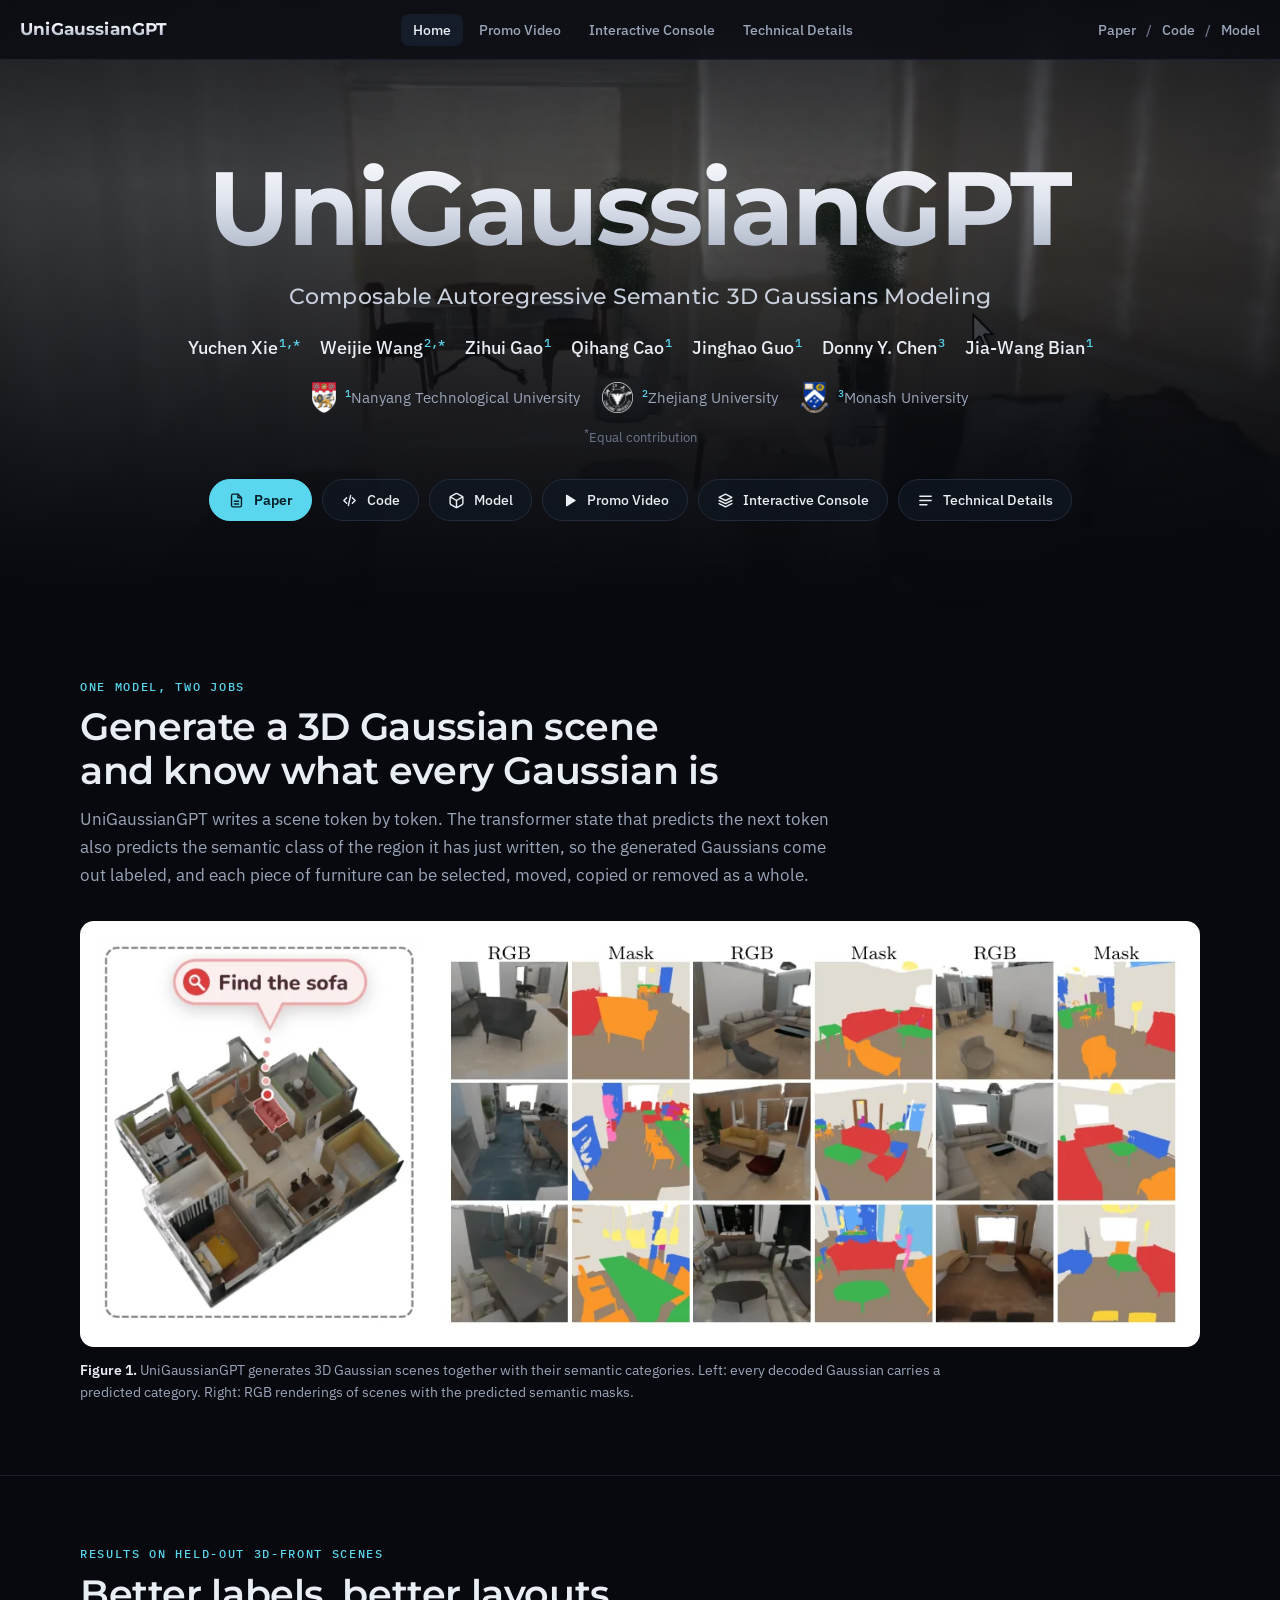
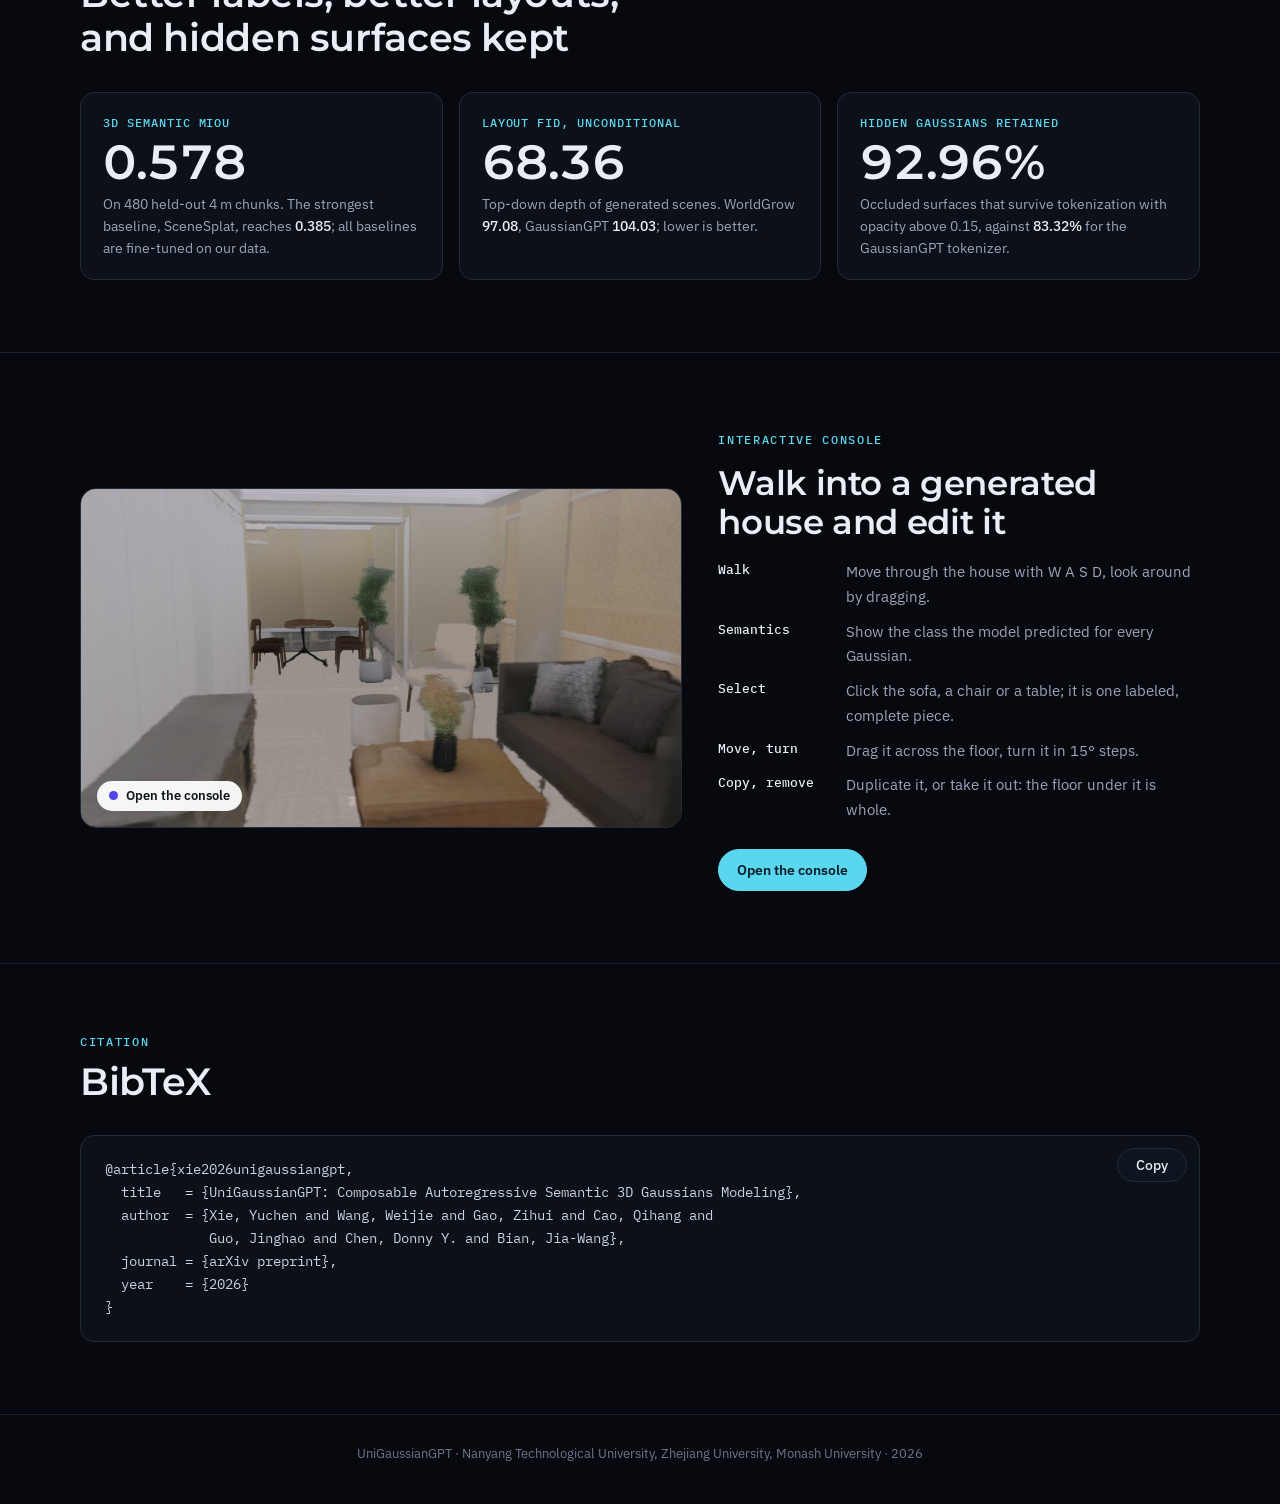
==== commit 18384b12: "Subtitle in title case, not all caps Co-Authored-By: Claude Opus 5.5 <noreply@anthropic.com>" ====
--- a/unigaussiangpt/index.html
+++ b/unigaussiangpt/index.html
@@ -77,8 +77,10 @@
   linear-gradient(180deg, rgba(7, 9, 14, 0.4) 0%, rgba(7, 9, 14, 0) 30%, var(--bg) 100%); }
 .masthead-content { width: min(1120px, 100%); margin-inline: auto; text-align: center; display: grid; gap: 22px; justify-items: center; }
 .hero-title { font: 700 clamp(44px, 8.4vw, 104px)/1 var(--display); letter-spacing: -0.02em; background: var(--silver); -webkit-background-clip: text; background-clip: text; color: transparent; }
-.hero-sub { font: 500 clamp(13px, 1.6vw, 17px)/1.5 var(--display); letter-spacing: 0.22em; text-transform: uppercase; color: #c8cfdc; max-width: 46ch; }
+.hero-sub { font: 500 clamp(16px, 2vw, 22px)/1.4 var(--display); letter-spacing: 0.01em; color: #c8cfdc; max-width: 62ch; text-wrap: balance; }
 .authors { display: flex; flex-wrap: wrap; justify-content: center; gap: 6px 20px; font: 500 clamp(15px, 1.6vw, 18px)/1.4 var(--body); color: var(--text); max-width: 1060px; }
+.authors a { color: inherit; text-decoration: none; border-bottom: 1px solid transparent; transition: color .2s, border-color .2s; }
+.authors a:hover { color: var(--accent); border-bottom-color: currentColor; }
 .authors sup, .affiliations sup { font: 500 0.68em/0 var(--mono); color: var(--accent); margin-left: 1px; }
 .affil-mark { display: inline-block; height: 2.1em; width: auto; vertical-align: -0.72em; margin-right: 8px; }
 .affiliations { display: flex; flex-wrap: wrap; justify-content: center; gap: 4px 22px; color: var(--muted); font-size: 15px; }
@@ -252,13 +254,13 @@
       <h1><span class="hero-title">UniGaussianGPT</span></h1>
       <p class="hero-sub">Composable Autoregressive Semantic 3D Gaussians Modeling</p>
       <div class="authors" aria-label="Authors">
-        <span>Yuchen Xie<sup>1,*</sup></span>
-        <span>Weijie Wang<sup>2,*</sup></span>
-        <span>Zihui Gao<sup>1</sup></span>
-        <span>Qihang Cao<sup>1</sup></span>
-        <span>Jinghao Guo<sup>1</sup></span>
-        <span>Donny Y. Chen<sup>3</sup></span>
-        <span>Jia-Wang Bian<sup>1</sup></span>
+        <span><a href="https://aresxie.top/" target="_blank" rel="noopener">Yuchen Xie</a><sup>1,*</sup></span>
+        <span><a href="https://lhmd.top/" target="_blank" rel="noopener">Weijie Wang</a><sup>2,*</sup></span>
+        <span><a href="https://gaozihui.github.io/" target="_blank" rel="noopener">Zihui Gao</a><sup>1</sup></span>
+        <span><a href="https://qihangcao.github.io/" target="_blank" rel="noopener">Qihang Cao</a><sup>1</sup></span>
+        <span><a href="https://scholar.google.com/citations?user=U_FlSxYAAAAJ&amp;hl=en" target="_blank" rel="noopener">Jinghao Guo</a><sup>1</sup></span>
+        <span><a href="https://donydchen.github.io/" target="_blank" rel="noopener">Donny Y. Chen</a><sup>3</sup></span>
+        <span><a href="https://jwbian.net/" target="_blank" rel="noopener">Jia-Wang Bian</a><sup>1</sup></span>
       </div>
       <p class="affiliations"><span><img class="affil-mark" src="assets/brand/ntu.png" alt=""><sup>1</sup>Nanyang Technological University</span><span><img class="affil-mark" src="assets/brand/zju.png" alt=""><sup>2</sup>Zhejiang University</span><span><img class="affil-mark" src="assets/brand/monash.png" alt=""><sup>3</sup>Monash University</span></p>
       <p class="author-notes"><sup>*</sup>Equal contribution</p>
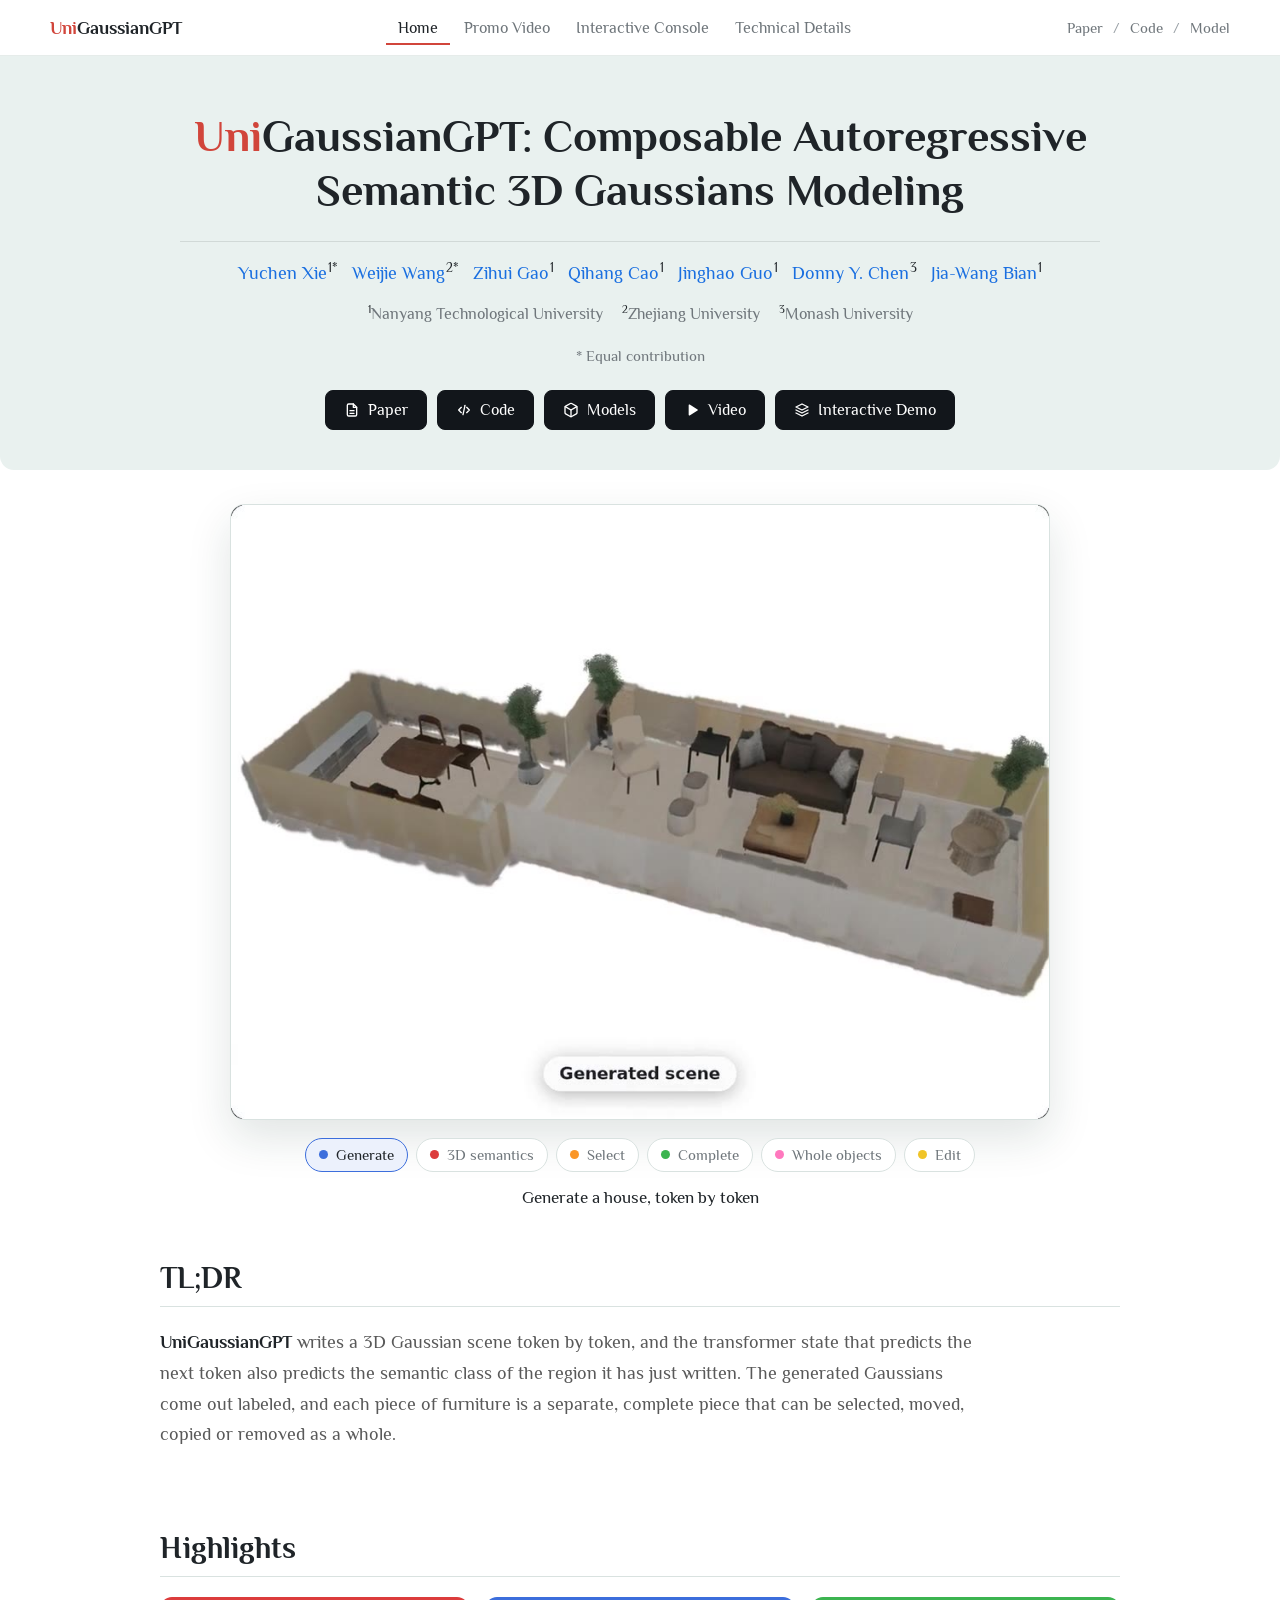
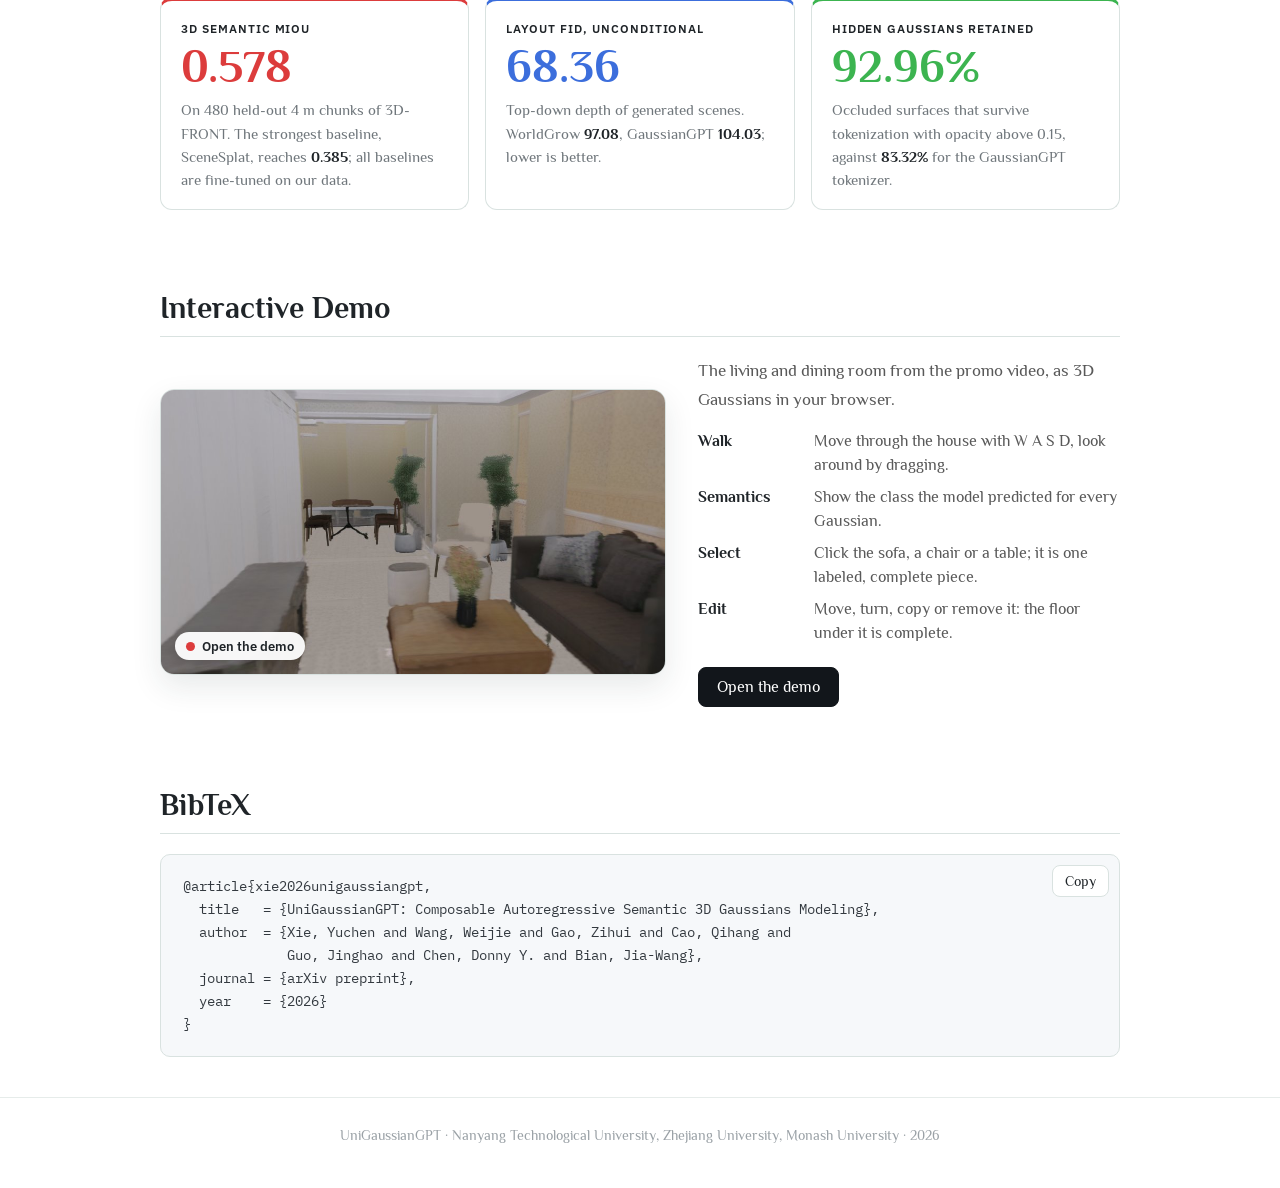
==== commit ad290262: "Light redesign after the VolSplat/ZPressor pages: title band, autoplay highlights video, no emblems " ====
--- a/unigaussiangpt/index.html
+++ b/unigaussiangpt/index.html
@@ -5,219 +5,238 @@
 <meta name="viewport" content="width=device-width, initial-scale=1, viewport-fit=cover">
 <title>UniGaussianGPT</title>
 <meta name="description" content="UniGaussianGPT: one autoregressive model that generates 3D Gaussian scenes and labels every Gaussian with its semantic class. Promo video, interactive console and technical details.">
-<meta name="theme-color" content="#07090e">
+<meta name="theme-color" content="#e9f1ef">
 <link rel="icon" type="image/svg+xml" href="assets/brand/favicon.svg">
 <link rel="preconnect" href="https://fonts.googleapis.com">
 <link rel="preconnect" href="https://fonts.gstatic.com" crossorigin>
-<link rel="stylesheet" href="https://fonts.googleapis.com/css2?family=Montserrat:wght@400;500;600;700&family=IBM+Plex+Sans:ital,wght@0,400;0,500;0,600;1,400&family=IBM+Plex+Mono:wght@400;500&display=swap">
+<link rel="stylesheet" href="https://fonts.googleapis.com/css2?family=Philosopher:ital,wght@0,400;0,700;1,400&family=IBM+Plex+Sans:ital,wght@0,400;0,500;0,600;1,400&family=IBM+Plex+Mono:wght@400;500&display=swap">
 <link rel="stylesheet" href="assets/vendor/katex/katex.min.css">
 <style>
 *, *::before, *::after { box-sizing: border-box; }
+/* Light academic style after Weijie Wang's project pages (VolSplat, ZPressor, DriveGen3D): a pale
+   tinted band for the title block, the method's name keyed in colour, blue author links, black
+   buttons, Philosopher type, grey body text, section headings over a rule. */
 :root {
-  color-scheme: dark;
-  --bg: #07090e;
-  --bg-2: #0c1018;
-  --surface: #111722;
-  --surface-2: #161d2a;
-  --line: #222b3a;
-  --line-soft: #1a2230;
-  --text: #e9edf4;
-  --muted: #9aa5b8;
-  --faint: #6c778b;
-  --accent: #5ad7ee;
-  --accent-ink: #062029;
-  --best: rgba(90, 215, 238, 0.13);
-  --ours: rgba(250, 150, 40, 0.10);
-  --silver: linear-gradient(180deg, #ffffff 0%, #dfe4ee 45%, #9ea8bb 100%);
-  --display: "Montserrat", "Avenir Next", "Segoe UI", system-ui, sans-serif;
-  --body: "IBM Plex Sans", "Segoe UI", system-ui, -apple-system, sans-serif;
+  color-scheme: light;
+  --bg: #ffffff;
+  --band: #e9f1ef;
+  --surface: #f5f8f7;
+  --surface-2: #eef3f2;
+  --line: #d9e2e0;
+  --line-soft: #e6ecea;
+  --ink: #1f2428;
+  --text: #595959;
+  --muted: #6f767b;
+  --faint: #9aa1a6;
+  --link: #1a6fe0;
+  --key: #d1453b;
+  --accent: #13836f;
+  --btn: #12161b;
+  --best: rgba(19, 131, 111, 0.13);
+  --ours: rgba(250, 150, 40, 0.12);
+  --serif: "Philosopher", "Optima", "Candara", "Segoe UI", system-ui, sans-serif;
+  --display: var(--serif);
+  --body: var(--serif);
+  --ui: "IBM Plex Sans", "Segoe UI", system-ui, -apple-system, sans-serif;
   --mono: "IBM Plex Mono", ui-monospace, "SF Mono", Menlo, Consolas, monospace;
-  --nav-h: 60px;
+  --nav-h: 56px;
   --ease: cubic-bezier(0.2, 0.7, 0.2, 1);
-  --wrap: min(1120px, 100% - 32px);
+  --wrap: min(960px, 100% - 32px);
+  --c-sofa: rgb(220, 60, 60); --c-chair: rgb(250, 150, 40); --c-stool: rgb(240, 196, 40); --c-table: rgb(60, 180, 80);
+  --c-cabinet: rgb(60, 110, 220); --c-decor: rgb(255, 120, 190); --c-floor: rgb(150, 130, 110);
 }
 html { background: var(--bg); scroll-behavior: smooth; }
-body { margin: 0; background: var(--bg); color: var(--text); font: 400 16px/1.65 var(--body); -webkit-font-smoothing: antialiased; }
+body { margin: 0; background: var(--bg); color: var(--text); font: 400 17px/1.7 var(--body); -webkit-font-smoothing: antialiased; }
 img, video, canvas { max-width: 100%; display: block; }
-a { color: inherit; }
-:focus-visible { outline: 2px solid var(--accent); outline-offset: 3px; border-radius: 4px; }
+a { color: var(--link); text-decoration: none; }
+a:hover { text-decoration: underline; }
+:focus-visible { outline: 2px solid var(--link); outline-offset: 3px; border-radius: 4px; }
 [hidden] { display: none !important; }
 .wrap { width: var(--wrap); margin-inline: auto; }
-h1, h2, h3 { font-family: var(--display); font-weight: 600; letter-spacing: -0.01em; line-height: 1.15; text-wrap: balance; margin: 0; }
+h1, h2, h3 { font-family: var(--display); font-weight: 700; color: var(--ink); letter-spacing: 0; line-height: 1.2; text-wrap: balance; margin: 0; }
 p { margin: 0; }
-.eyebrow { font: 500 12px/1 var(--mono); letter-spacing: 0.14em; text-transform: uppercase; color: var(--accent); }
+b, strong { color: #3d4246; }
+.eyebrow { font: 600 12px/1 var(--ui); letter-spacing: 0.12em; text-transform: uppercase; color: var(--accent); }
 .sr-only { position: absolute; width: 1px; height: 1px; overflow: hidden; clip: rect(0 0 0 0); white-space: nowrap; }
+.key { color: var(--key); }
 
 /* ---------- nav */
-.site-nav { position: fixed; inset: 0 0 auto 0; z-index: 50; height: calc(var(--nav-h) + env(safe-area-inset-top, 0px)); padding: env(safe-area-inset-top, 0px) max(16px, calc((100% - 1240px) / 2)) 0;
-  display: flex; align-items: center; gap: 24px; background: rgba(7, 9, 14, 0.72); backdrop-filter: blur(14px) saturate(140%); -webkit-backdrop-filter: blur(14px) saturate(140%); border-bottom: 1px solid var(--line-soft); }
-.wordmark { font: 700 17px/1 var(--display); letter-spacing: 0.01em; text-decoration: none; background: var(--silver); -webkit-background-clip: text; background-clip: text; color: transparent; white-space: nowrap; }
-.site-nav-links { display: flex; gap: 4px; margin-inline: auto; }
-.site-nav-links a { font: 500 14px/1 var(--body); color: var(--muted); text-decoration: none; padding: 9px 12px; border-radius: 8px; white-space: nowrap; transition: color .2s, background .2s; }
-.site-nav-links a:hover { color: var(--text); background: var(--surface); }
-.site-nav-links a[aria-current="page"] { color: var(--text); background: var(--surface-2); }
-.site-nav-side { display: flex; align-items: center; gap: 10px; font: 500 14px/1 var(--body); color: var(--faint); }
-.site-nav-side a { color: var(--muted); text-decoration: none; }
-.site-nav-side a:hover { color: var(--text); }
-.site-nav-side .soon { color: var(--faint); }
+.site-nav { position: fixed; inset: 0 0 auto 0; z-index: 50; height: calc(var(--nav-h) + env(safe-area-inset-top, 0px)); padding: env(safe-area-inset-top, 0px) max(16px, calc((100% - 1180px) / 2)) 0;
+  display: flex; align-items: center; gap: 24px; background: rgba(255, 255, 255, 0.86); backdrop-filter: blur(12px) saturate(150%); -webkit-backdrop-filter: blur(12px) saturate(150%); border-bottom: 1px solid var(--line-soft); }
+.wordmark { font: 700 18px/1 var(--display); color: var(--ink); white-space: nowrap; }
+.wordmark:hover { text-decoration: none; }
+.site-nav-links { display: flex; gap: 2px; margin-inline: auto; }
+.site-nav-links a { font: 400 16px/1 var(--body); color: var(--muted); padding: 9px 12px; border-radius: 8px; white-space: nowrap; transition: color .2s, background .2s; }
+.site-nav-links a:hover { color: var(--ink); background: var(--surface); text-decoration: none; }
+.site-nav-links a[aria-current="page"] { color: var(--ink); box-shadow: inset 0 -2px 0 var(--key); border-radius: 0; }
+.site-nav-side { display: flex; align-items: center; gap: 10px; font: 400 15px/1 var(--body); color: var(--faint); }
+.site-nav-side a { color: var(--muted); }
+.site-nav-side a:hover { color: var(--ink); text-decoration: none; }
 @media (max-width: 860px) {
-  .site-nav { flex-wrap: wrap; height: auto; padding-block: calc(10px + env(safe-area-inset-top, 0px)) 8px; row-gap: 6px; }
+  .site-nav { flex-wrap: wrap; height: auto; padding-block: calc(10px + env(safe-area-inset-top, 0px)) 6px; row-gap: 4px; }
   .site-nav-links { order: 3; width: 100%; margin: 0; overflow-x: auto; }
   .site-nav-side { margin-left: auto; }
 }
 main.page-view { padding-top: var(--nav-h); min-height: 100vh; }
-@media (max-width: 860px) { main.page-view { padding-top: 104px; } }
-
-/* ---------- masthead */
-.masthead { position: relative; overflow: hidden; margin-top: calc(-1 * var(--nav-h)); padding: calc(var(--nav-h) + 96px) 16px 88px; isolation: isolate; }
-.masthead-media { position: absolute; inset: 0; z-index: -1; }
-.masthead-media video, .masthead-media img { width: 100%; height: 100%; object-fit: cover; }
-.masthead-shade { position: absolute; inset: 0; background:
-  radial-gradient(120% 90% at 50% 40%, rgba(7, 9, 14, 0.55) 0%, rgba(7, 9, 14, 0.82) 60%, var(--bg) 100%),
-  linear-gradient(180deg, rgba(7, 9, 14, 0.4) 0%, rgba(7, 9, 14, 0) 30%, var(--bg) 100%); }
-.masthead-content { width: min(1120px, 100%); margin-inline: auto; text-align: center; display: grid; gap: 22px; justify-items: center; }
-.hero-title { font: 700 clamp(44px, 8.4vw, 104px)/1 var(--display); letter-spacing: -0.02em; background: var(--silver); -webkit-background-clip: text; background-clip: text; color: transparent; }
-.hero-sub { font: 500 clamp(16px, 2vw, 22px)/1.4 var(--display); letter-spacing: 0.01em; color: #c8cfdc; max-width: 62ch; text-wrap: balance; }
-.authors { display: flex; flex-wrap: wrap; justify-content: center; gap: 6px 20px; font: 500 clamp(15px, 1.6vw, 18px)/1.4 var(--body); color: var(--text); max-width: 1060px; }
-.authors a { color: inherit; text-decoration: none; border-bottom: 1px solid transparent; transition: color .2s, border-color .2s; }
-.authors a:hover { color: var(--accent); border-bottom-color: currentColor; }
-.authors sup, .affiliations sup { font: 500 0.68em/0 var(--mono); color: var(--accent); margin-left: 1px; }
-.affil-mark { display: inline-block; height: 2.1em; width: auto; vertical-align: -0.72em; margin-right: 8px; }
-.affiliations { display: flex; flex-wrap: wrap; justify-content: center; gap: 4px 22px; color: var(--muted); font-size: 15px; }
-.author-notes { color: var(--faint); font-size: 13px; margin-top: -10px; }
+@media (max-width: 860px) { main.page-view { padding-top: 96px; } }
+
+/* ---------- title band */
+.band { background: var(--band); border-radius: 0 0 14px 14px; padding: 54px 16px 40px; }
+.band-inner { width: min(920px, 100%); margin-inline: auto; text-align: center; display: grid; gap: 14px; justify-items: center; }
+.title { font: 700 clamp(28px, 4.2vw, 44px)/1.22 var(--display); color: var(--ink); max-width: 900px; }
+.band hr { width: 100%; border: 0; border-top: 1px solid rgba(0, 0, 0, 0.1); margin: 10px 0 4px; }
+.authors { display: flex; flex-wrap: wrap; justify-content: center; gap: 2px 14px; font: 400 clamp(16px, 1.7vw, 18px)/1.5 var(--body); max-width: 860px; }
+.authors a { color: var(--link); }
+.authors sup, .affiliations sup { font: 400 0.7em/0 var(--body); color: var(--ink); margin-left: 1px; }
+.affiliations { display: flex; flex-wrap: wrap; justify-content: center; gap: 2px 18px; color: var(--muted); font-size: 16px; }
+.author-notes { color: var(--muted); font-size: 15px; }
 .resource-links { display: flex; flex-wrap: wrap; justify-content: center; gap: 10px; margin-top: 8px; }
-.btn { display: inline-flex; align-items: center; gap: 9px; height: 42px; padding: 0 18px; border-radius: 999px; border: 1px solid var(--line); background: rgba(17, 23, 34, 0.7); color: var(--text);
-  font: 500 14px/1 var(--body); text-decoration: none; cursor: pointer; transition: border-color .2s, background .2s, transform .2s var(--ease); }
-.btn:hover { border-color: #3a4558; background: var(--surface-2); }
+.btn { display: inline-flex; align-items: center; gap: 8px; height: 40px; padding: 0 18px; border-radius: 8px; border: 1px solid var(--btn); background: var(--btn); color: #fff;
+  font: 400 16px/1 var(--body); cursor: pointer; transition: background .2s, transform .2s var(--ease), box-shadow .2s; }
+.btn:hover { background: #2b323a; text-decoration: none; box-shadow: 0 6px 16px rgba(18, 22, 27, 0.18); }
 .btn:active { transform: translateY(1px); }
-.btn svg { width: 17px; height: 17px; flex: none; }
-.btn.primary { background: var(--accent); border-color: var(--accent); color: var(--accent-ink); font-weight: 600; }
-.btn.primary:hover { background: #7fe2f3; }
-.btn[aria-disabled="true"] { color: var(--faint); cursor: default; }
-.btn .tag { font: 500 11px/1 var(--mono); color: var(--faint); letter-spacing: 0.04em; }
+.btn svg { width: 16px; height: 16px; flex: none; }
+.btn.light { background: #fff; color: var(--ink); border-color: var(--line); }
+.btn.light:hover { background: var(--surface); box-shadow: none; }
+
+/* ---------- highlights video (autoplays under the title band) */
+.hl { padding-block: 34px 8px; }
+.hl-frame { margin: 0 auto; width: min(820px, 100%); border-radius: 14px; overflow: hidden; background: #fff; border: 1px solid var(--line); box-shadow: 0 18px 44px rgba(26, 52, 48, 0.13); }
+.hl-frame video { width: 100%; aspect-ratio: 4 / 3; }
+.steps { display: flex; flex-wrap: wrap; justify-content: center; gap: 8px; margin-top: 18px; }
+.steps button { position: relative; overflow: hidden; display: inline-flex; align-items: center; gap: 8px; height: 34px; padding: 0 13px; border-radius: 999px; border: 1px solid var(--line); background: #fff;
+  color: var(--muted); font: 400 15px/1 var(--body); cursor: pointer; transition: color .2s, border-color .2s, background .2s; }
+.steps button i { width: 9px; height: 9px; border-radius: 50%; background: var(--dot); flex: none; }
+.steps button:hover { color: var(--ink); border-color: #b9c6c3; }
+.steps button[aria-pressed="true"] { color: var(--ink); border-color: var(--dot); background: color-mix(in srgb, var(--dot) 10%, #fff); }
+.steps button::after { content: ""; position: absolute; left: 0; bottom: 0; height: 2px; width: calc(var(--p, 0) * 100%); background: var(--dot); opacity: 0; }
+.steps button[aria-pressed="true"]::after { opacity: 1; }
 
 /* ---------- home sections */
-.section { padding-block: 72px; }
-.section + .section { border-top: 1px solid var(--line-soft); }
-.section-head { display: grid; gap: 12px; margin-bottom: 32px; max-width: 760px; }
-.section-head h2 { font-size: clamp(26px, 3.4vw, 38px); line-height: 1.15; }
-.section-head p { color: var(--muted); font-size: 17px; }
+.section { padding-block: 40px; }
+.section h2, .section-title { font-size: clamp(24px, 2.8vw, 30px); padding-bottom: 10px; border-bottom: 1px solid var(--line); margin-bottom: 20px; }
+.lead { font-size: 18px; max-width: 74ch; }
+.lead b { color: var(--ink); }
 .figure { margin: 0; display: grid; gap: 12px; }
-.figure .frame { background: #fff; border-radius: 14px; padding: clamp(8px, 1.6vw, 18px); overflow: hidden; }
+.figure .frame { background: #fff; border-radius: 12px; padding: clamp(8px, 1.6vw, 16px); overflow: hidden; border: 1px solid var(--line-soft); }
 .figure .frame.dark { background: var(--surface); padding: 0; }
 .figure .frame.tall img { max-width: 640px; margin-inline: auto; }
-.figure figcaption { color: var(--muted); font-size: 14px; line-height: 1.6; max-width: 900px; }
-.figure figcaption b { color: var(--text); font-weight: 600; }
+.figure figcaption { color: var(--muted); font-size: 15px; line-height: 1.6; max-width: 900px; }
+.figure figcaption b { color: var(--ink); font-weight: 700; }
 .stats { display: grid; grid-template-columns: repeat(3, minmax(0, 1fr)); gap: 16px; }
-.stat { border: 1px solid var(--line); border-radius: 14px; padding: 22px 22px 20px; background: var(--bg-2); display: grid; gap: 8px; align-content: start; }
-.stat .v { font: 600 clamp(34px, 4.4vw, 48px)/1 var(--display); font-variant-numeric: tabular-nums; letter-spacing: -0.02em; }
-.stat .k { font: 500 12px/1.3 var(--mono); letter-spacing: 0.08em; text-transform: uppercase; color: var(--accent); }
-.stat p { color: var(--muted); font-size: 14px; line-height: 1.55; }
-.stat p b { color: var(--text); font-weight: 500; font-variant-numeric: tabular-nums; }
+.stat { border: 1px solid var(--line); border-top: 4px solid var(--dot, var(--accent)); border-radius: 12px; padding: 20px 20px 18px; background: #fff; display: grid; gap: 8px; align-content: start; }
+.stat .v { font: 700 clamp(34px, 4.2vw, 46px)/1 var(--display); color: var(--dot, var(--accent)); font-variant-numeric: tabular-nums; }
+.stat .k { font: 600 12px/1.3 var(--ui); letter-spacing: 0.08em; text-transform: uppercase; color: var(--ink); }
+.stat p { color: var(--muted); font-size: 15px; line-height: 1.55; }
+.stat p b { color: var(--ink); font-variant-numeric: tabular-nums; }
 @media (max-width: 760px) { .stats { grid-template-columns: 1fr; } }
-.split { display: grid; grid-template-columns: minmax(0, 1.25fr) minmax(0, 1fr); gap: 36px; align-items: center; }
+.split { display: grid; grid-template-columns: minmax(0, 1.2fr) minmax(0, 1fr); gap: 32px; align-items: center; }
 @media (max-width: 860px) { .split { grid-template-columns: 1fr; } }
-.console-teaser { position: relative; display: block; border-radius: 16px; overflow: hidden; border: 1px solid var(--line); background: var(--bg-2); }
+.console-teaser { position: relative; display: block; border-radius: 14px; overflow: hidden; border: 1px solid var(--line); background: var(--surface); box-shadow: 0 12px 30px rgba(26, 52, 48, 0.10); }
 .console-teaser img { width: 100%; aspect-ratio: 16 / 9; object-fit: cover; transition: transform .6s var(--ease); }
 .console-teaser:hover img { transform: scale(1.02); }
-.console-teaser .chip { position: absolute; left: 16px; bottom: 16px; }
-.ops { list-style: none; padding: 0; margin: 18px 0 26px; display: grid; gap: 10px; }
-.ops li { display: grid; grid-template-columns: 116px 1fr; gap: 12px; color: var(--muted); font-size: 15px; }
-.ops li b { font: 500 13px/1.6 var(--mono); color: var(--text); }
-.chip { display: inline-flex; align-items: center; gap: 8px; height: 30px; padding: 0 12px; border-radius: 999px; background: rgba(255, 255, 255, 0.94); color: #10141b; font: 600 13px/1 var(--body); }
+.console-teaser .chip { position: absolute; left: 14px; bottom: 14px; }
+.ops { list-style: none; padding: 0; margin: 14px 0 22px; display: grid; gap: 8px; }
+.ops li { display: grid; grid-template-columns: 104px 1fr; gap: 12px; color: var(--text); font-size: 16px; line-height: 1.5; }
+.ops li b { color: var(--ink); font-weight: 700; }
+.chip { display: inline-flex; align-items: center; gap: 7px; height: 28px; padding: 0 11px; border-radius: 999px; background: rgba(255, 255, 255, 0.95); color: #1f2428; font: 600 13px/1 var(--ui); box-shadow: 0 2px 8px rgba(0, 0, 0, 0.12); }
 .chip i { width: 9px; height: 9px; border-radius: 50%; background: var(--dot, #fa9628); }
-.bib { position: relative; background: var(--bg-2); border: 1px solid var(--line); border-radius: 14px; }
-.bib pre { margin: 0; padding: 22px 24px; overflow-x: auto; font: 400 13.5px/1.7 var(--mono); color: #c9d2e0; }
-.bib .copy { position: absolute; top: 12px; right: 12px; height: 34px; }
-.note { color: var(--faint); font-size: 13px; margin-top: 10px; }
+.bib { position: relative; background: #f6f8fa; border: 1px solid var(--line); border-radius: 10px; }
+.bib pre { margin: 0; padding: 20px 22px; overflow-x: auto; font: 400 13.5px/1.7 var(--mono); color: #33393f; }
+.bib .copy { position: absolute; top: 10px; right: 10px; height: 32px; padding: 0 12px; font-size: 14px; }
+.note { color: var(--faint); font-size: 14px; margin-top: 10px; }
 
 /* ---------- promo */
-.promo-stage { padding-block: 40px 72px; display: grid; gap: 22px; }
-.promo-stage video { width: 100%; border-radius: 16px; background: #000; border: 1px solid var(--line); aspect-ratio: 16 / 9; }
+.promo-stage { padding-block: 36px 64px; display: grid; gap: 20px; }
+.page-head { display: grid; gap: 10px; max-width: 780px; }
+.page-head h1 { font-size: clamp(26px, 3.2vw, 36px); }
+.page-head p { color: var(--text); }
+.promo-stage video { width: 100%; border-radius: 14px; background: #000; border: 1px solid var(--line); aspect-ratio: 16 / 9; box-shadow: 0 18px 44px rgba(26, 52, 48, 0.14); }
 .chapters { display: flex; flex-wrap: wrap; gap: 8px; }
-.chapters button { font: 500 13px/1 var(--body); color: var(--muted); background: var(--bg-2); border: 1px solid var(--line); border-radius: 999px; height: 34px; padding: 0 14px; cursor: pointer; }
-.chapters button:hover { color: var(--text); border-color: #3a4558; }
-.chapters button span { font-family: var(--mono); color: var(--faint); margin-right: 6px; }
-.affil-logos { display: flex; flex-wrap: wrap; justify-content: center; gap: 18px 52px; margin-top: 8px; padding-top: 26px; border-top: 1px solid var(--line-soft); }
-.affil-logos figure { margin: 0; display: flex; align-items: center; gap: 14px; color: var(--muted); font-size: 15px; }
-.affil-logos img { height: 72px; width: auto; }
+.chapters button { font: 400 15px/1 var(--body); color: var(--muted); background: #fff; border: 1px solid var(--line); border-radius: 999px; height: 34px; padding: 0 14px; cursor: pointer; }
+.chapters button:hover { color: var(--ink); border-color: #b9c6c3; }
+.chapters button span { font-family: var(--mono); font-size: 12px; color: var(--faint); margin-right: 6px; }
 
 /* ---------- console */
-.console-page { padding-block: 28px 56px; display: grid; gap: 18px; }
+.console-page { padding-block: 28px 56px; display: grid; gap: 16px; }
 .console-strip { display: flex; flex-wrap: wrap; align-items: end; justify-content: space-between; gap: 14px 28px; }
-.console-strip h1 { font-size: clamp(24px, 3vw, 32px); }
-.console-strip p { color: var(--muted); max-width: 64ch; margin-top: 8px; }
-.console { position: relative; border-radius: 16px; overflow: hidden; border: 1px solid var(--line);
-  background: radial-gradient(120% 120% at 50% 0%, #141b27 0%, #0a0e15 70%); height: min(72vh, 720px); min-height: 420px; touch-action: none; }
+.console-strip h1 { font-size: clamp(24px, 3vw, 32px); margin-top: 8px; }
+.console-strip p { color: var(--text); max-width: 66ch; margin-top: 8px; }
+.console { position: relative; border-radius: 14px; overflow: hidden; border: 1px solid var(--line);
+  background: radial-gradient(120% 120% at 50% 0%, #f7faf9 0%, #e4ebe9 75%); height: min(72vh, 720px); min-height: 420px; touch-action: none; box-shadow: 0 18px 44px rgba(26, 52, 48, 0.12); }
 .console canvas { width: 100%; height: 100%; cursor: grab; }
 .console.is-dragging canvas { cursor: grabbing; }
-.console-bar { position: absolute; left: 50%; bottom: 16px; transform: translateX(-50%); display: flex; gap: 6px; padding: 6px; border-radius: 14px; background: rgba(250, 251, 253, 0.96);
-  box-shadow: 0 10px 30px rgba(0, 0, 0, 0.35); max-width: calc(100% - 24px); overflow-x: auto; }
+.console-bar { position: absolute; left: 50%; bottom: 16px; transform: translateX(-50%); display: flex; gap: 6px; padding: 6px; border-radius: 14px; background: rgba(255, 255, 255, 0.97);
+  box-shadow: 0 10px 30px rgba(20, 40, 40, 0.18); max-width: calc(100% - 24px); overflow-x: auto; }
 .console-bar button { flex: none; display: inline-flex; align-items: center; gap: 7px; height: 38px; padding: 0 13px; border: 0; border-radius: 10px; background: transparent; color: #1a2130;
-  font: 600 14px/1 var(--body); cursor: pointer; }
-.console-bar button:hover:not(:disabled) { background: #edf0f5; }
+  font: 600 14px/1 var(--ui); cursor: pointer; }
+.console-bar button:hover:not(:disabled) { background: #edf2f1; }
 .console-bar button:disabled { color: #a3abb8; cursor: default; }
 .console-bar button svg { width: 17px; height: 17px; }
-.console-bar .seg { display: flex; background: #eceff4; border-radius: 10px; padding: 3px; gap: 2px; }
+.console-bar .seg { display: flex; background: #eef2f1; border-radius: 10px; padding: 3px; gap: 2px; }
 .console-bar .seg button { height: 32px; }
-.console-bar .seg button[aria-pressed="true"] { background: #4f46e5; color: #fff; }
-.console-bar .sep { width: 1px; background: #dde2ea; margin: 6px 2px; flex: none; }
-.console-legend { position: absolute; top: 14px; left: 14px; list-style: none; margin: 0; padding: 10px 12px; border-radius: 12px; background: rgba(250, 251, 253, 0.95); color: #1a2130;
-  display: grid; gap: 5px; font: 500 12px/1.2 var(--body); text-transform: capitalize; }
-.console-legend::before { content: "Semantic classes"; font: 600 10px/1 var(--mono); letter-spacing: 0.1em; text-transform: uppercase; color: #6b7487; margin-bottom: 3px; }
+.console-bar .seg button[aria-pressed="true"] { background: var(--btn); color: #fff; }
+.console-bar .sep { width: 1px; background: #dde4e2; margin: 6px 2px; flex: none; }
+.console-legend { position: absolute; top: 14px; left: 14px; list-style: none; margin: 0; padding: 10px 12px; border-radius: 12px; background: rgba(255, 255, 255, 0.95); color: #1a2130;
+  display: grid; gap: 5px; font: 500 12px/1.2 var(--ui); text-transform: capitalize; box-shadow: 0 4px 14px rgba(20, 40, 40, 0.10); }
+.console-legend::before { content: "Semantic classes"; font: 600 10px/1 var(--ui); letter-spacing: 0.1em; text-transform: uppercase; color: #6b7487; margin-bottom: 3px; }
 .console-legend li { display: flex; align-items: center; gap: 8px; }
 .console-legend i { width: 11px; height: 11px; border-radius: 3px; }
 .console-label { position: absolute; left: 0; top: 0; pointer-events: none; }
-.console-status { position: absolute; top: 14px; right: 14px; max-width: min(360px, 60%); padding: 9px 12px; border-radius: 10px; background: rgba(10, 14, 21, 0.72); color: #d6dce6;
-  font: 500 13px/1.45 var(--body); backdrop-filter: blur(6px); }
+.console-status { position: absolute; top: 14px; right: 14px; max-width: min(360px, 60%); padding: 9px 12px; border-radius: 10px; background: rgba(255, 255, 255, 0.92); color: #2b3137;
+  font: 500 13px/1.45 var(--ui); box-shadow: 0 4px 14px rgba(20, 40, 40, 0.10); }
 .console-pad { position: absolute; right: 14px; bottom: 76px; display: none; grid-template: ". f ." 44px "l . r" 44px ". b ." 44px / 44px 44px 44px; gap: 4px; }
-.console-pad button { border: 0; border-radius: 10px; background: rgba(250, 251, 253, 0.85); color: #1a2130; display: grid; place-items: center; touch-action: none; }
+.console-pad button { border: 0; border-radius: 10px; background: rgba(255, 255, 255, 0.9); color: #1a2130; display: grid; place-items: center; touch-action: none; }
 .console-pad svg { width: 18px; height: 18px; }
 @media (pointer: coarse) { .console-pad { display: grid; } }
 .console-load { position: absolute; inset: 0; display: grid; place-items: center; color: var(--muted); font: 500 14px/1 var(--mono); }
 .console.is-ready .console-load { display: none; }
-.keys { display: flex; flex-wrap: wrap; gap: 8px 18px; color: var(--muted); font-size: 14px; }
-.keys kbd { font: 500 12px/1 var(--mono); color: var(--text); background: var(--surface); border: 1px solid var(--line); border-bottom-width: 2px; border-radius: 6px; padding: 3px 7px; margin-right: 4px; }
-.console-foot { color: var(--faint); font-size: 13px; max-width: 90ch; }
+.keys { display: flex; flex-wrap: wrap; gap: 8px 18px; color: var(--muted); font: 400 14px/1.6 var(--ui); }
+.keys kbd { font: 500 12px/1 var(--mono); color: var(--ink); background: #fff; border: 1px solid var(--line); border-bottom-width: 2px; border-radius: 6px; padding: 3px 7px; margin-right: 4px; }
+.console-foot { color: var(--muted); font-size: 15px; max-width: 92ch; }
 
 /* ---------- technical details */
 .tech { padding-block: 40px 88px; }
-.tech-grid { display: grid; grid-template-columns: 200px minmax(0, 1fr); gap: 48px; }
-.toc { position: sticky; top: calc(var(--nav-h) + 28px); align-self: start; display: grid; gap: 2px; font-size: 14px; }
-.toc a { color: var(--faint); text-decoration: none; padding: 6px 10px; border-left: 2px solid var(--line-soft); }
-.toc a:hover { color: var(--text); border-left-color: var(--accent); }
+.tech-grid { display: grid; grid-template-columns: 190px minmax(0, 1fr); gap: 44px; }
+.tech-grid .wrap, .tech { --wrap: min(1120px, 100% - 32px); }
+.toc { position: sticky; top: calc(var(--nav-h) + 28px); align-self: start; display: grid; gap: 2px; font-size: 15px; }
+.toc a { color: var(--muted); padding: 5px 10px; border-left: 2px solid var(--line-soft); }
+.toc a:hover { color: var(--ink); border-left-color: var(--key); text-decoration: none; }
 @media (max-width: 900px) { .tech-grid { grid-template-columns: 1fr; } .toc { display: none; } }
-.tech-hero { display: grid; gap: 14px; margin-bottom: 44px; }
-.tech-hero h1 { font-size: clamp(28px, 3.6vw, 42px); line-height: 1.12; }
-.tech-hero .by { color: var(--muted); font-size: 15px; }
-.tech-section { padding-block: 34px; border-top: 1px solid var(--line-soft); display: grid; gap: 18px; scroll-margin-top: calc(var(--nav-h) + 16px); }
-.tech-section:first-of-type { border-top: 0; padding-top: 0; }
-.tech-section h2 { font-size: clamp(22px, 2.6vw, 28px); }
-.tech-section h3 { font-size: 18px; margin-top: 10px; }
-.prose { display: grid; gap: 14px; max-width: 74ch; color: #cdd4e0; }
-.prose b { color: var(--text); font-weight: 600; }
+.tech-hero { display: grid; gap: 12px; margin-bottom: 40px; }
+.tech-hero h1 { font-size: clamp(28px, 3.4vw, 40px); line-height: 1.18; }
+.tech-hero .by { color: var(--muted); font-size: 16px; }
+.tech-section { padding-block: 30px; display: grid; gap: 18px; scroll-margin-top: calc(var(--nav-h) + 16px); }
+.tech-section:first-of-type { padding-top: 0; }
+.tech-section h2 { font-size: clamp(22px, 2.6vw, 28px); padding-bottom: 10px; border-bottom: 1px solid var(--line); }
+.tech-section h3 { font-size: 19px; margin-top: 8px; }
+.prose { display: grid; gap: 14px; max-width: 76ch; color: #4f555a; }
+.prose b { color: var(--ink); font-weight: 700; }
 .katex { font-size: 1.04em; }
-.eq { overflow-x: auto; padding: 4px 0; color: var(--text); }
-.tbl { overflow-x: auto; border: 1px solid var(--line); border-radius: 12px; background: var(--bg-2); }
-table { width: 100%; border-collapse: collapse; font: 400 14px/1.4 var(--body); font-variant-numeric: tabular-nums; }
+.eq { overflow-x: auto; padding: 4px 0; color: var(--ink); }
+.tbl { overflow-x: auto; border: 1px solid var(--line); border-radius: 10px; background: #fff; }
+table { width: 100%; border-collapse: collapse; font: 400 14px/1.4 var(--ui); font-variant-numeric: tabular-nums; color: #3d4349; }
 th, td { padding: 9px 12px; text-align: right; white-space: nowrap; border-bottom: 1px solid var(--line-soft); }
 th:first-child, td:first-child { text-align: left; }
-thead th { font: 500 12px/1.3 var(--mono); color: var(--muted); letter-spacing: 0.02em; background: var(--surface); }
-thead tr:first-child th { color: var(--text); }
+thead th { font: 600 12px/1.3 var(--ui); color: var(--muted); letter-spacing: 0.02em; background: var(--surface); }
+thead tr:first-child th { color: var(--ink); }
 tbody tr:last-child td { border-bottom: 0; }
-td.best { background: var(--best); color: #fff; font-weight: 600; }
+td.best { background: var(--best); color: #0c5a4b; font-weight: 700; }
 tr.ours td { background: var(--ours); }
 tr.ours td.best { background: linear-gradient(var(--best), var(--best)), var(--ours); }
-tr.ours td:first-child { color: #ffc27a; font-weight: 600; }
-tr.group td { font: 500 11px/1 var(--mono); letter-spacing: 0.1em; text-transform: uppercase; color: var(--faint); text-align: left; padding-top: 14px; background: transparent; }
+tr.ours td:first-child { color: #b4520a; font-weight: 700; }
+tr.group td { font: 600 11px/1 var(--ui); letter-spacing: 0.1em; text-transform: uppercase; color: var(--faint); text-align: left; padding-top: 14px; background: transparent; }
 td.na { color: var(--faint); }
-.cap { color: var(--muted); font-size: 14px; line-height: 1.6; max-width: 90ch; }
-.cap b { color: var(--text); font-weight: 600; }
+.cap { color: var(--muted); font-size: 15px; line-height: 1.6; max-width: 90ch; }
+.cap b { color: var(--ink); font-weight: 700; }
 .two { display: grid; grid-template-columns: minmax(0, 1.2fr) minmax(0, 1fr); gap: 18px; }
 @media (max-width: 900px) { .two { grid-template-columns: 1fr; } }
 
-.site-footer { border-top: 1px solid var(--line-soft); padding: 28px 16px 40px; color: var(--faint); font-size: 13px; text-align: center; }
+.site-footer { border-top: 1px solid var(--line-soft); padding: 26px 16px 40px; color: var(--faint); font-size: 14px; text-align: center; }
 @media (prefers-reduced-motion: reduce) { *, *::before, *::after { transition: none !important; animation: none !important; scroll-behavior: auto !important; } }
+.promo-stage { --wrap: min(1040px, 100% - 32px); }
+.console-page { --wrap: min(1180px, 100% - 32px); }
+.step-cap { text-align: center; color: var(--ink); font-size: 17px; margin-top: 12px; min-height: 1.7em; }
 </style>
 <script type="importmap">
 {"imports": {"three": "./assets/vendor/three.module.js", "three/addons/": "./assets/vendor/addons/", "spark": "./assets/vendor/spark.module.js"}}
@@ -225,7 +244,7 @@
 </head>
 <body>
 <header class="site-nav" id="siteNav">
-  <a class="wordmark" href="#home">UniGaussianGPT</a>
+  <a class="wordmark" href="#home"><span class="key">Uni</span>GaussianGPT</a>
   <nav class="site-nav-links" aria-label="Pages">
     <a href="#home" data-view="home">Home</a>
     <a href="#promo-video" data-view="promo-video">Promo Video</a>
@@ -243,101 +262,100 @@
 
 <!-- ================================================================= HOME -->
 <main id="home" class="page-view">
-  <header class="masthead">
-    <div class="masthead-media" aria-hidden="true">
-      <video autoplay muted loop playsinline preload="auto" poster="assets/video/hero_walk.jpg">
-        <source src="assets/video/hero_walk.mp4" type="video/mp4">
-      </video>
-      <div class="masthead-shade"></div>
-    </div>
-    <div class="masthead-content">
-      <h1><span class="hero-title">UniGaussianGPT</span></h1>
-      <p class="hero-sub">Composable Autoregressive Semantic 3D Gaussians Modeling</p>
+  <header class="band">
+    <div class="band-inner">
+      <h1 class="title"><span class="key">Uni</span>GaussianGPT: Composable Autoregressive Semantic 3D Gaussians Modeling</h1>
+      <hr>
       <div class="authors" aria-label="Authors">
-        <span><a href="https://aresxie.top/" target="_blank" rel="noopener">Yuchen Xie</a><sup>1,*</sup></span>
-        <span><a href="https://lhmd.top/" target="_blank" rel="noopener">Weijie Wang</a><sup>2,*</sup></span>
+        <span><a href="https://aresxie.top/" target="_blank" rel="noopener">Yuchen Xie</a><sup>1*</sup></span>
+        <span><a href="https://lhmd.top/" target="_blank" rel="noopener">Weijie Wang</a><sup>2*</sup></span>
         <span><a href="https://gaozihui.github.io/" target="_blank" rel="noopener">Zihui Gao</a><sup>1</sup></span>
         <span><a href="https://qihangcao.github.io/" target="_blank" rel="noopener">Qihang Cao</a><sup>1</sup></span>
         <span><a href="https://scholar.google.com/citations?user=U_FlSxYAAAAJ&amp;hl=en" target="_blank" rel="noopener">Jinghao Guo</a><sup>1</sup></span>
         <span><a href="https://donydchen.github.io/" target="_blank" rel="noopener">Donny Y. Chen</a><sup>3</sup></span>
         <span><a href="https://jwbian.net/" target="_blank" rel="noopener">Jia-Wang Bian</a><sup>1</sup></span>
       </div>
-      <p class="affiliations"><span><img class="affil-mark" src="assets/brand/ntu.png" alt=""><sup>1</sup>Nanyang Technological University</span><span><img class="affil-mark" src="assets/brand/zju.png" alt=""><sup>2</sup>Zhejiang University</span><span><img class="affil-mark" src="assets/brand/monash.png" alt=""><sup>3</sup>Monash University</span></p>
-      <p class="author-notes"><sup>*</sup>Equal contribution</p>
+      <p class="affiliations"><span><sup>1</sup>Nanyang Technological University</span><span><sup>2</sup>Zhejiang University</span><span><sup>3</sup>Monash University</span></p>
+      <p class="author-notes">* Equal contribution</p>
       <div class="resource-links">
-        <a class="btn primary" href="assets/paper/UniGaussianGPT.pdf" target="_blank" rel="noopener">
+        <a class="btn" href="assets/paper/UniGaussianGPT.pdf" target="_blank" rel="noopener">
           <svg viewBox="0 0 24 24" fill="none" stroke="currentColor" stroke-width="2" stroke-linecap="round" stroke-linejoin="round" aria-hidden="true"><path d="M14 3H7a2 2 0 0 0-2 2v14a2 2 0 0 0 2 2h10a2 2 0 0 0 2-2V8z"/><path d="M14 3v5h5"/><path d="M9 13h6"/><path d="M9 17h6"/></svg>Paper</a>
         <a class="btn" href="https://github.com/AresCheah/UniGaussianGPT" target="_blank" rel="noopener">
           <svg viewBox="0 0 24 24" fill="none" stroke="currentColor" stroke-width="2" stroke-linecap="round" stroke-linejoin="round" aria-hidden="true"><path d="m8 8-4 4 4 4"/><path d="m16 8 4 4-4 4"/><path d="m13.5 5-3 14"/></svg>Code</a>
         <a class="btn" href="https://huggingface.co/Ares788/UniGaussianGPT" target="_blank" rel="noopener">
-          <svg viewBox="0 0 24 24" fill="none" stroke="currentColor" stroke-width="2" stroke-linecap="round" stroke-linejoin="round" aria-hidden="true"><path d="M21 16V8a2 2 0 0 0-1-1.73l-7-4a2 2 0 0 0-2 0l-7 4A2 2 0 0 0 3 8v8a2 2 0 0 0 1 1.73l7 4a2 2 0 0 0 2 0l7-4A2 2 0 0 0 21 16z"/><path d="M3.3 7 12 12l8.7-5"/><path d="M12 22V12"/></svg>Model</a>
+          <svg viewBox="0 0 24 24" fill="none" stroke="currentColor" stroke-width="2" stroke-linecap="round" stroke-linejoin="round" aria-hidden="true"><path d="M21 16V8a2 2 0 0 0-1-1.73l-7-4a2 2 0 0 0-2 0l-7 4A2 2 0 0 0 3 8v8a2 2 0 0 0 1 1.73l7 4a2 2 0 0 0 2 0l7-4A2 2 0 0 0 21 16z"/><path d="M3.3 7 12 12l8.7-5"/><path d="M12 22V12"/></svg>Models</a>
         <a class="btn" href="#promo-video">
-          <svg viewBox="0 0 24 24" fill="currentColor" aria-hidden="true"><path d="M7 4.7v14.6a1 1 0 0 0 1.52.85l11.8-7.3a1 1 0 0 0 0-1.7L8.52 3.85A1 1 0 0 0 7 4.7z"/></svg>Promo Video</a>
+          <svg viewBox="0 0 24 24" fill="currentColor" aria-hidden="true"><path d="M7 4.7v14.6a1 1 0 0 0 1.52.85l11.8-7.3a1 1 0 0 0 0-1.7L8.52 3.85A1 1 0 0 0 7 4.7z"/></svg>Video</a>
         <a class="btn" href="#console">
-          <svg viewBox="0 0 24 24" fill="none" stroke="currentColor" stroke-width="2" stroke-linecap="round" stroke-linejoin="round" aria-hidden="true"><path d="M12 3 3 7.5l9 4.5 9-4.5z"/><path d="m3 12 9 4.5 9-4.5"/><path d="m3 16.5 9 4.5 9-4.5"/></svg>Interactive Console</a>
-        <a class="btn" href="#technical-details">
-          <svg viewBox="0 0 24 24" fill="none" stroke="currentColor" stroke-width="2" stroke-linecap="round" stroke-linejoin="round" aria-hidden="true"><path d="M4 6h16"/><path d="M4 12h16"/><path d="M4 18h10"/></svg>Technical Details</a>
+          <svg viewBox="0 0 24 24" fill="none" stroke="currentColor" stroke-width="2" stroke-linecap="round" stroke-linejoin="round" aria-hidden="true"><path d="M12 3 3 7.5l9 4.5 9-4.5z"/><path d="m3 12 9 4.5 9-4.5"/><path d="m3 16.5 9 4.5 9-4.5"/></svg>Interactive Demo</a>
       </div>
     </div>
   </header>
+
+  <section class="hl" aria-label="Results">
+    <div class="wrap">
+      <div class="hl-frame">
+        <video id="hl" autoplay muted loop playsinline preload="auto" poster="assets/video/highlights.jpg" aria-label="UniGaussianGPT generating a house token by token, labeling every Gaussian, selecting objects, completing a partial house, and removing furniture">
+          <source src="assets/video/highlights.mp4" type="video/mp4">
+        </video>
+      </div>
+      <div class="steps" role="group" aria-label="Jump to">
+        <button type="button" data-t="0" data-cap="Generate a house, token by token" style="--dot: var(--c-cabinet)"><i></i>Generate</button>
+        <button type="button" data-t="3.05" data-cap="One click labels every Gaussian with its class" style="--dot: var(--c-sofa)"><i></i>3D semantics</button>
+        <button type="button" data-t="5.6" data-cap="Click an object: its Gaussians are selected in 3D" style="--dot: var(--c-chair)"><i></i>Select</button>
+        <button type="button" data-t="12.25" data-cap="Given part of a house, the model writes the rest" style="--dot: var(--c-table)"><i></i>Complete</button>
+        <button type="button" data-t="17.0" data-cap="Every object comes out whole, its underside included" style="--dot: var(--c-decor)"><i></i>Whole objects</button>
+        <button type="button" data-t="22.25" data-cap="Take the furniture out: the floor underneath is complete" style="--dot: var(--c-stool)"><i></i>Edit</button>
+      </div>
+      <p class="step-cap" data-step-cap aria-live="polite"></p>
+    </div>
+  </section>
 
   <section class="section">
     <div class="wrap">
-      <div class="section-head">
-        <span class="eyebrow">One model, two jobs</span>
-        <h2>Generate a 3D Gaussian scene and know what every Gaussian is</h2>
-        <p>UniGaussianGPT writes a scene token by token. The transformer state that predicts the next token also predicts the semantic class of the region it has just written, so the generated Gaussians come out labeled, and each piece of furniture can be selected, moved, copied or removed as a whole.</p>
-      </div>
-      <figure class="figure">
-        <div class="frame"><img src="assets/paper/fig/fig_teaser.webp" alt="Teaser figure from the paper: a generated scene with its semantic labels, and rendered views with the masks of selected objects." loading="lazy"></div>
-        <figcaption><b>Figure 1.</b> UniGaussianGPT generates 3D Gaussian scenes together with their semantic categories. Left: every decoded Gaussian carries a predicted category. Right: RGB renderings of scenes with the predicted semantic masks.</figcaption>
-      </figure>
+      <h2>TL;DR</h2>
+      <p class="lead"><b>UniGaussianGPT</b> writes a 3D Gaussian scene token by token, and the transformer state that predicts the next token also predicts the semantic class of the region it has just written. The generated Gaussians come out labeled, and each piece of furniture is a separate, complete piece that can be selected, moved, copied or removed as a whole.</p>
     </div>
   </section>
 
   <section class="section">
     <div class="wrap">
-      <div class="section-head">
-        <span class="eyebrow">Results on held-out 3D-FRONT scenes</span>
-        <h2>Better labels, better layouts, and hidden surfaces kept</h2>
-      </div>
+      <h2>Highlights</h2>
       <div class="stats">
-        <div class="stat"><span class="k">3D semantic mIoU</span><span class="v">0.578</span><p>On 480 held-out 4&nbsp;m chunks. The strongest baseline, SceneSplat, reaches <b>0.385</b>; all baselines are fine-tuned on our data.</p></div>
-        <div class="stat"><span class="k">Layout FID, unconditional</span><span class="v">68.36</span><p>Top-down depth of generated scenes. WorldGrow <b>97.08</b>, GaussianGPT <b>104.03</b>; lower is better.</p></div>
-        <div class="stat"><span class="k">Hidden Gaussians retained</span><span class="v">92.96%</span><p>Occluded surfaces that survive tokenization with opacity above 0.15, against <b>83.32%</b> for the GaussianGPT tokenizer.</p></div>
+        <div class="stat" style="--dot: var(--c-sofa)"><span class="k">3D semantic mIoU</span><span class="v">0.578</span><p>On 480 held-out 4&nbsp;m chunks of 3D-FRONT. The strongest baseline, SceneSplat, reaches <b>0.385</b>; all baselines are fine-tuned on our data.</p></div>
+        <div class="stat" style="--dot: var(--c-cabinet)"><span class="k">Layout FID, unconditional</span><span class="v">68.36</span><p>Top-down depth of generated scenes. WorldGrow <b>97.08</b>, GaussianGPT <b>104.03</b>; lower is better.</p></div>
+        <div class="stat" style="--dot: var(--c-table)"><span class="k">Hidden Gaussians retained</span><span class="v">92.96%</span><p>Occluded surfaces that survive tokenization with opacity above 0.15, against <b>83.32%</b> for the GaussianGPT tokenizer.</p></div>
       </div>
     </div>
   </section>
 
   <section class="section">
-    <div class="wrap split">
-      <a class="console-teaser" href="#console" aria-label="Open the interactive console">
-        <img src="assets/console/poster.jpg" alt="The living room from the promo video in the interactive console, seen from inside, as 3D Gaussians." loading="lazy">
-        <span class="chip" style="--dot:#4f46e5"><i></i>Open the console</span>
-      </a>
-      <div>
-        <span class="eyebrow">Interactive console</span>
-        <h2 style="font-size: clamp(24px, 3vw, 34px); margin-top: 12px;">Walk into a generated house and edit it</h2>
-        <ul class="ops">
-          <li><b>Walk</b>Move through the house with W A S D, look around by dragging.</li>
-          <li><b>Semantics</b>Show the class the model predicted for every Gaussian.</li>
-          <li><b>Select</b>Click the sofa, a chair or a table; it is one labeled, complete piece.</li>
-          <li><b>Move, turn</b>Drag it across the floor, turn it in 15&deg; steps.</li>
-          <li><b>Copy, remove</b>Duplicate it, or take it out: the floor under it is whole.</li>
-        </ul>
-        <a class="btn primary" href="#console">Open the console</a>
+    <div class="wrap">
+      <h2>Interactive Demo</h2>
+      <div class="split">
+        <a class="console-teaser" href="#console" aria-label="Open the interactive demo">
+          <img src="assets/console/poster.jpg" alt="The living room from the promo video in the interactive demo, as 3D Gaussians." loading="lazy">
+          <span class="chip" style="--dot: var(--c-sofa)"><i></i>Open the demo</span>
+        </a>
+        <div>
+          <p>The living and dining room from the promo video, as 3D Gaussians in your browser.</p>
+          <ul class="ops">
+            <li><b>Walk</b>Move through the house with W A S D, look around by dragging.</li>
+            <li><b>Semantics</b>Show the class the model predicted for every Gaussian.</li>
+            <li><b>Select</b>Click the sofa, a chair or a table; it is one labeled, complete piece.</li>
+            <li><b>Edit</b>Move, turn, copy or remove it: the floor under it is complete.</li>
+          </ul>
+          <a class="btn" href="#console">Open the demo</a>
+        </div>
       </div>
     </div>
   </section>
 
   <section class="section" id="citation">
     <div class="wrap">
-      <div class="section-head">
-        <span class="eyebrow">Citation</span>
-        <h2>BibTeX</h2>
-      </div>
+      <h2>BibTeX</h2>
       <div class="bib">
-        <button class="btn copy" type="button" data-copy="#bibtex">Copy</button>
+        <button class="btn light copy" type="button" data-copy="#bibtex">Copy</button>
 <pre id="bibtex">@article{xie2026unigaussiangpt,
   title   = {UniGaussianGPT: Composable Autoregressive Semantic 3D Gaussians Modeling},
   author  = {Xie, Yuchen and Wang, Weijie and Gao, Zihui and Cao, Qihang and
@@ -350,12 +368,13 @@
   </section>
 </main>
 
+
 <!-- ================================================================= PROMO -->
 <main id="promo-video" class="page-view" hidden>
   <div class="wrap promo-stage">
-    <div class="section-head" style="margin-bottom: 0;">
+    <div class="page-head">
       <span class="eyebrow">Promo video &middot; 1:14</span>
-      <h1 style="font-size: clamp(26px, 3.4vw, 38px);">UniGaussianGPT in seventy seconds</h1>
+      <h1>UniGaussianGPT in seventy seconds</h1>
       <p>Part 1 walks through a generated house and segments it with one click. Part 2 completes a partial house, then lifts out the dining set: each piece is whole, and the floor under it is complete.</p>
     </div>
     <video id="promo" controls playsinline preload="metadata" poster="assets/video/promo_poster.jpg">
@@ -369,11 +388,6 @@
       <button type="button" data-t="50.8"><span>0:50</span>Completion</button>
       <button type="button" data-t="56.9"><span>0:56</span>Complete objects</button>
       <button type="button" data-t="63.3"><span>1:03</span>Clear the room</button>
-    </div>
-    <div class="affil-logos" aria-label="Affiliations">
-      <figure><img src="assets/brand/ntu.png" alt="Nanyang Technological University emblem"><figcaption>Nanyang Technological University</figcaption></figure>
-      <figure><img src="assets/brand/zju.png" alt="Zhejiang University emblem"><figcaption>Zhejiang University</figcaption></figure>
-      <figure><img src="assets/brand/monash.png" alt="Monash University emblem"><figcaption>Monash University</figcaption></figure>
     </div>
   </div>
 </main>
@@ -448,6 +462,10 @@
             <p>Recent advances in 3D generative modeling have enabled the synthesis of detailed scenes with coherent geometry and appearance, mostly through diffusion models that refine an entire scene holistically. Autoregressive formulations offer a complementary paradigm that constructs Gaussian scenes step by step, bringing a compositional inductive bias under which generation and completion follow from the same next-token prediction. However, these advances largely focus on producing renderable scenes, while recognizing their contents remains a separate task. Semantic information links geometry to the objects and regions it represents, providing a foundation for scene understanding and downstream applications such as robotics and AR/VR.</p>
             <p>We therefore present <b>UniGaussianGPT</b>, an autoregressive framework that unifies 3D Gaussian scene generation and semantic understanding by learning to predict scene contents and their semantics from shared contextual representations. To support this learning, we build labeled training scenes by composing Gaussian assets converted from complete furniture meshes with separately fitted empty rooms, and supervise Gaussian attributes directly so that occluded surfaces survive tokenization. Generated scenes are thus composable, consisting of semantically labeled and individually complete components. Extensive experiments on composed 3D-FRONT scenes show that UniGaussianGPT achieves state-of-the-art performance in both semantic understanding and scene generation and completion, while better retaining occluded content through tokenization.</p>
           </div>
+          <figure class="figure">
+            <div class="frame"><img src="assets/paper/fig/fig_teaser.webp" alt="Teaser figure from the paper: a generated scene with its semantic labels, and rendered views with the masks of selected objects." loading="lazy"></div>
+            <figcaption><b>Figure 1.</b> UniGaussianGPT generates 3D Gaussian scenes together with their semantic categories. Left: every decoded Gaussian carries a predicted category. Right: RGB renderings of scenes with the predicted semantic masks.</figcaption>
+          </figure>
         </section>
 
         <section class="tech-section" id="method">
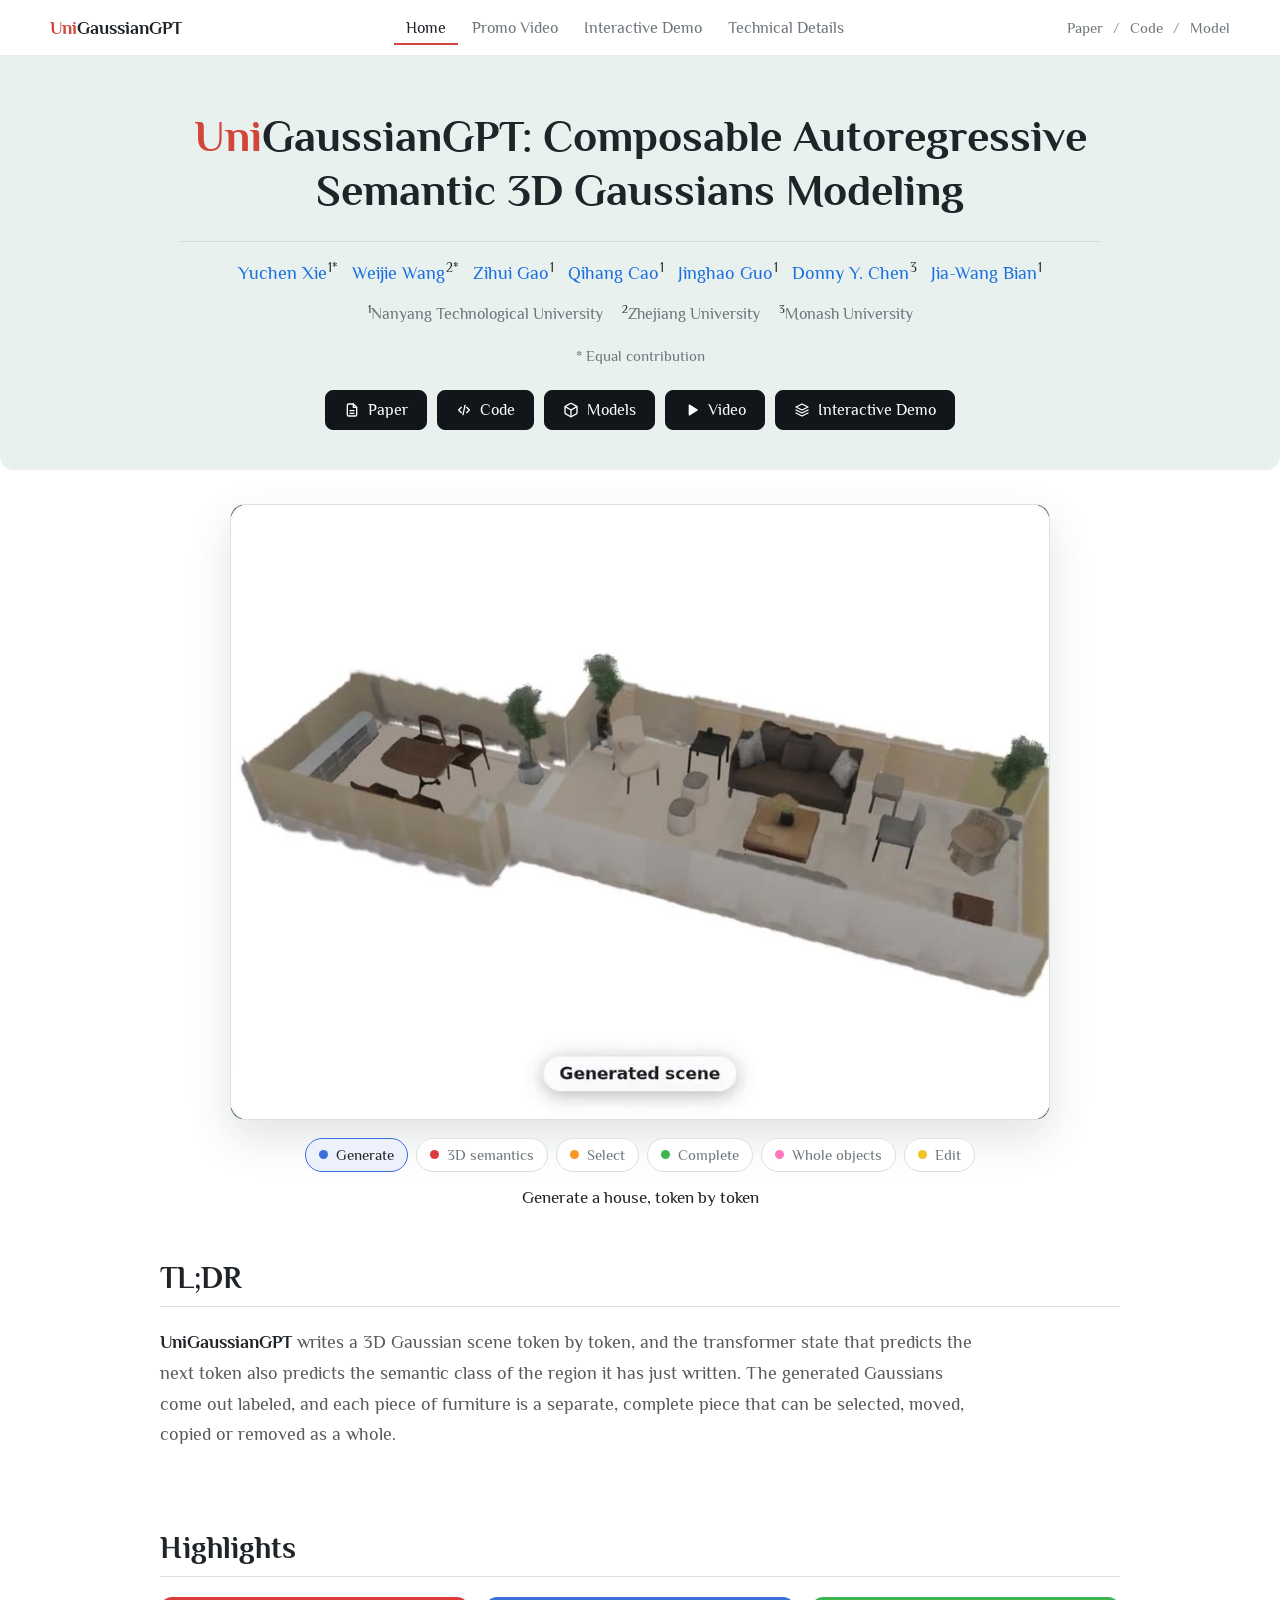
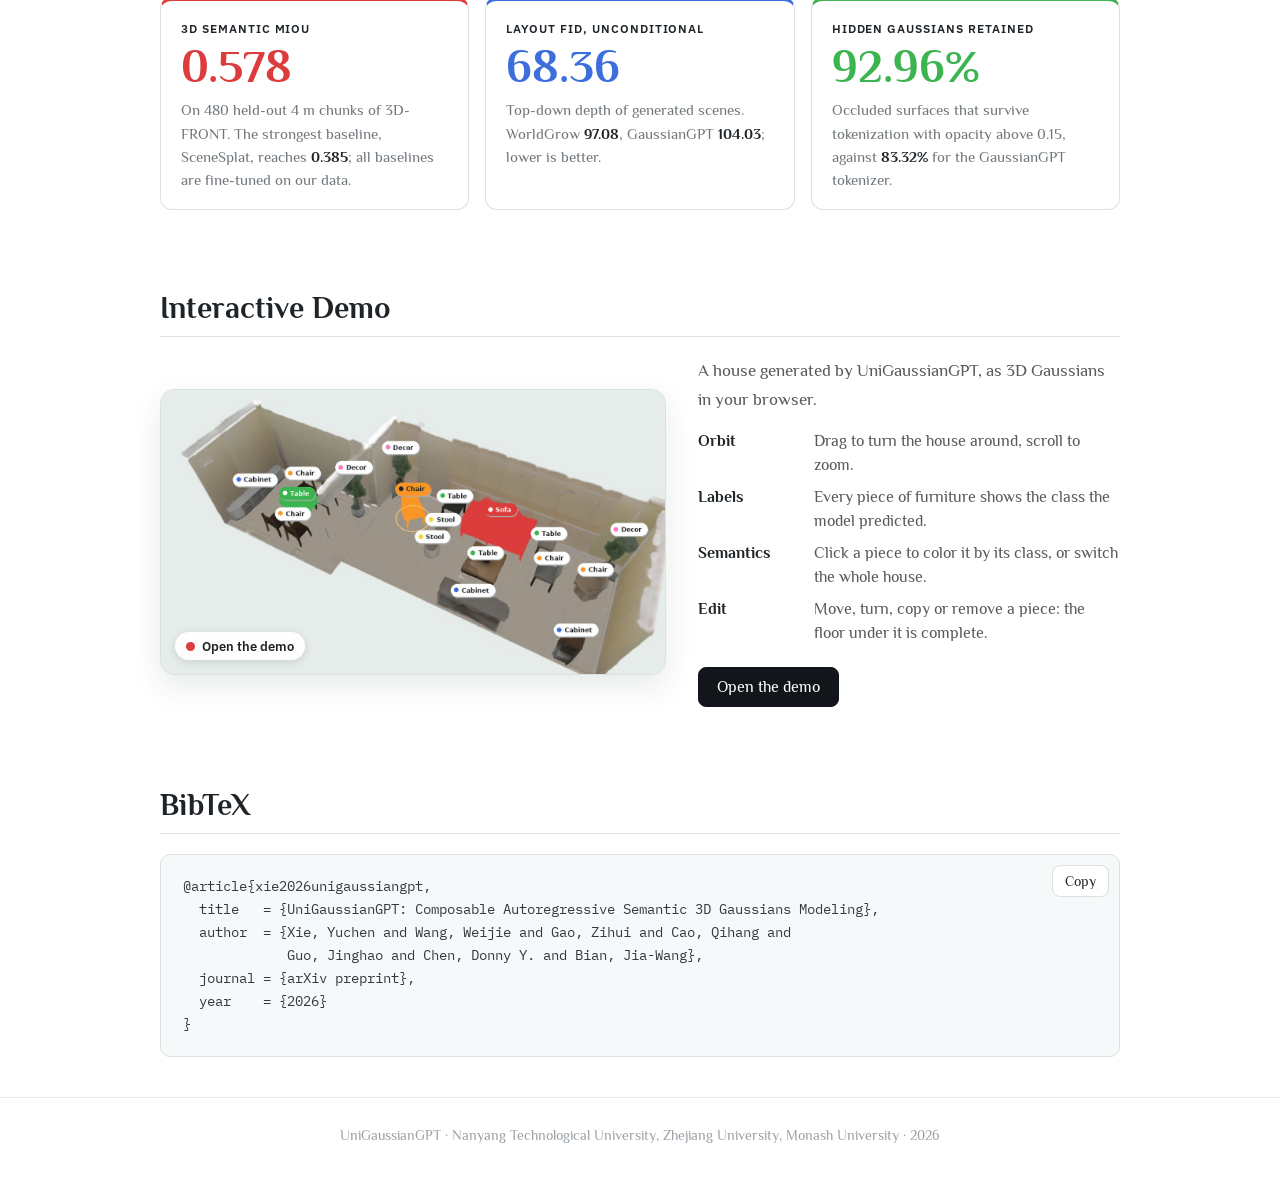
==== commit 92dc3662: "Interactive demo v4: overview of the house turned by dragging, near walls cut away, labels on every " ====
--- a/unigaussiangpt/index.html
+++ b/unigaussiangpt/index.html
@@ -182,13 +182,19 @@
 .console-legend::before { content: "Semantic classes"; font: 600 10px/1 var(--ui); letter-spacing: 0.1em; text-transform: uppercase; color: #6b7487; margin-bottom: 3px; }
 .console-legend li { display: flex; align-items: center; gap: 8px; }
 .console-legend i { width: 11px; height: 11px; border-radius: 3px; }
-.console-label { position: absolute; left: 0; top: 0; pointer-events: none; }
 .console-status { position: absolute; top: 14px; right: 14px; max-width: min(360px, 60%); padding: 9px 12px; border-radius: 10px; background: rgba(255, 255, 255, 0.92); color: #2b3137;
   font: 500 13px/1.45 var(--ui); box-shadow: 0 4px 14px rgba(20, 40, 40, 0.10); }
-.console-pad { position: absolute; right: 14px; bottom: 76px; display: none; grid-template: ". f ." 44px "l . r" 44px ". b ." 44px / 44px 44px 44px; gap: 4px; }
-.console-pad button { border: 0; border-radius: 10px; background: rgba(255, 255, 255, 0.9); color: #1a2130; display: grid; place-items: center; touch-action: none; }
-.console-pad svg { width: 18px; height: 18px; }
-@media (pointer: coarse) { .console-pad { display: grid; } }
+.console-tags { position: absolute; inset: 0; pointer-events: none; overflow: hidden; }
+.console-tags .tag { position: absolute; left: 0; top: 0; pointer-events: auto; display: inline-flex; align-items: center; gap: 6px; height: 24px; padding: 0 9px 0 7px; border: 0; border-radius: 999px;
+  background: rgba(255, 255, 255, 0.93); color: #1f2428; font: 600 12px/1 var(--ui); text-transform: capitalize; white-space: nowrap; cursor: pointer;
+  box-shadow: 0 2px 8px rgba(20, 30, 30, 0.18); transition: opacity .18s, background .18s, color .18s; }
+.console-tags .tag i { width: 8px; height: 8px; border-radius: 50%; background: var(--dot); flex: none; }
+.console-tags .tag:hover { background: #fff; }
+.console-tags .tag.is-on { background: var(--dot); color: var(--on-ink, #fff); }
+.console-tags .tag.is-on i { background: var(--on-ink, #fff); }
+.console-tags .tag.is-active { box-shadow: 0 0 0 2px #1f2428, 0 4px 12px rgba(20, 30, 30, 0.25); }
+.console-tags .tag.is-hidden { opacity: 0; pointer-events: none; }
+.console.is-dragging .console-tags .tag { pointer-events: none; }
 .console-load { position: absolute; inset: 0; display: grid; place-items: center; color: var(--muted); font: 500 14px/1 var(--mono); }
 .console.is-ready .console-load { display: none; }
 .keys { display: flex; flex-wrap: wrap; gap: 8px 18px; color: var(--muted); font: 400 14px/1.6 var(--ui); }
@@ -248,7 +254,7 @@
   <nav class="site-nav-links" aria-label="Pages">
     <a href="#home" data-view="home">Home</a>
     <a href="#promo-video" data-view="promo-video">Promo Video</a>
-    <a href="#console" data-view="console">Interactive Console</a>
+    <a href="#console" data-view="console">Interactive Demo</a>
     <a href="#technical-details" data-view="technical-details">Technical Details</a>
   </nav>
   <div class="site-nav-side">
@@ -334,16 +340,16 @@
       <h2>Interactive Demo</h2>
       <div class="split">
         <a class="console-teaser" href="#console" aria-label="Open the interactive demo">
-          <img src="assets/console/poster.jpg" alt="The living room from the promo video in the interactive demo, as 3D Gaussians." loading="lazy">
+          <img src="assets/console/poster.jpg" alt="A house generated by UniGaussianGPT, seen from above in the interactive demo, with the class of every piece of furniture labeled." loading="lazy">
           <span class="chip" style="--dot: var(--c-sofa)"><i></i>Open the demo</span>
         </a>
         <div>
-          <p>The living and dining room from the promo video, as 3D Gaussians in your browser.</p>
+          <p>A house generated by UniGaussianGPT, as 3D Gaussians in your browser.</p>
           <ul class="ops">
-            <li><b>Walk</b>Move through the house with W A S D, look around by dragging.</li>
-            <li><b>Semantics</b>Show the class the model predicted for every Gaussian.</li>
-            <li><b>Select</b>Click the sofa, a chair or a table; it is one labeled, complete piece.</li>
-            <li><b>Edit</b>Move, turn, copy or remove it: the floor under it is complete.</li>
+            <li><b>Orbit</b>Drag to turn the house around, scroll to zoom.</li>
+            <li><b>Labels</b>Every piece of furniture shows the class the model predicted.</li>
+            <li><b>Semantics</b>Click a piece to color it by its class, or switch the whole house.</li>
+            <li><b>Edit</b>Move, turn, copy or remove a piece: the floor under it is complete.</li>
           </ul>
           <a class="btn" href="#console">Open the demo</a>
         </div>
@@ -397,20 +403,20 @@
   <div class="wrap console-page">
     <div class="console-strip">
       <div>
-        <span class="eyebrow">Interactive console</span>
-        <h1>Walk through the house from the promo video</h1>
-        <p>The living and dining room the video walks through, walls and ceiling included: 1.1M Gaussians, each with the class UniGaussianGPT predicted. Every piece of furniture is a separate, complete piece: the sofa, the armchairs, the dining table and its chairs, the side tables, the stools, the plants.</p>
-      </div>
-      <div class="keys" aria-label="Keyboard shortcuts">
-        <span><kbd>W</kbd><kbd>A</kbd><kbd>S</kbd><kbd>D</kbd>walk</span><span><kbd>&larr;</kbd><kbd>&rarr;</kbd>turn around</span><span><kbd>Q</kbd><kbd>E</kbd>turn the piece</span><span><kbd>C</kbd>copy</span><span><kbd>X</kbd>remove</span><span><kbd>T</kbd>semantics</span>
+        <span class="eyebrow">Interactive demo</span>
+        <h1>A house generated by UniGaussianGPT, in your browser</h1>
+        <p>The living and dining room from the promo video, seen from above without its ceiling: 0.85M Gaussians, each with the class UniGaussianGPT predicted. Every piece of furniture is a separate, complete piece with its label: the sofa, the armchairs, the dining table and its chairs, the side tables, the stools, the plants.</p>
+      </div>
+      <div class="keys" aria-label="Controls">
+        <span>drag: turn</span><span>right-drag / Shift: slide</span><span>wheel: zoom</span><span><kbd>Q</kbd><kbd>E</kbd>turn the piece</span><span><kbd>C</kbd>copy</span><span><kbd>X</kbd>remove</span><span><kbd>T</kbd>semantics</span>
       </div>
     </div>
     <div class="console" id="consoleRoot">
-      <canvas aria-label="First-person 3D view of the house. Walk with W A S D or the arrow keys, drag to look around, click a piece of furniture to select it."></canvas>
+      <canvas aria-label="3D view of the house from above. Drag to turn it, scroll to zoom, click a piece of furniture to color it by its class."></canvas>
+      <div class="console-tags" data-tags></div>
       <div class="console-load">Loading the house</div>
       <ul class="console-legend" data-legend hidden></ul>
       <p class="console-status" data-status aria-live="polite"></p>
-      <div class="console-label" data-label hidden><span class="chip"><i></i><span data-name></span></span></div>
       <div class="console-bar" role="toolbar" aria-label="Console">
         <div class="seg" role="group" aria-label="View">
           <button type="button" data-view="rgb" aria-pressed="true">RGB</button>
@@ -424,14 +430,8 @@
         <span class="sep" aria-hidden="true"></span>
         <button type="button" data-act="reset" title="Reset the house"><svg viewBox="0 0 24 24" fill="none" stroke="currentColor" stroke-width="2" stroke-linecap="round" stroke-linejoin="round" aria-hidden="true"><path d="M3 12a9 9 0 1 0 9-9 9.75 9.75 0 0 0-6.74 2.74L3 8"/><path d="M3 3v5h5"/></svg>Reset</button>
       </div>
-      <div class="console-pad" aria-label="Walk">
-        <button type="button" data-key="KeyW" aria-label="Forward" style="grid-area:f"><svg viewBox="0 0 24 24" fill="currentColor" aria-hidden="true"><path d="M12 6l7 10H5z"/></svg></button>
-        <button type="button" data-key="ArrowLeft" aria-label="Turn left" style="grid-area:l"><svg viewBox="0 0 24 24" fill="currentColor" aria-hidden="true"><path d="M6 12l10-7v14z"/></svg></button>
-        <button type="button" data-key="ArrowRight" aria-label="Turn right" style="grid-area:r"><svg viewBox="0 0 24 24" fill="currentColor" aria-hidden="true"><path d="M18 12L8 19V5z"/></svg></button>
-        <button type="button" data-key="KeyS" aria-label="Back" style="grid-area:b"><svg viewBox="0 0 24 24" fill="currentColor" aria-hidden="true"><path d="M12 18L5 8h14z"/></svg></button>
-      </div>
-    </div>
-    <p class="console-foot">W A S D or the arrow keys walk (Shift runs), drag to look around, the wheel steps forward and back; walls and furniture stop you. Click a piece, then drag it, turn it, copy it or remove it: the floor under every piece is complete. The classes and the pieces are the model's output; the house was generated by UniGaussianGPT and closed and furnished for the video with pieces it generated. The edits run in your browser with <a href="https://sparkjs.dev" target="_blank" rel="noopener">Spark</a>.</p>
+    </div>
+    <p class="console-foot">Drag to turn the house, right-drag or Shift-drag to slide it, scroll or pinch to zoom. Click a piece of furniture or its label to color it by the class the model predicted (click again to take it off); then drag it, turn it, copy it or remove it: the floor under every piece is complete. The classes and the pieces are the model's output; the house was generated by UniGaussianGPT and closed and furnished for the video with pieces it generated. Rendered in your browser with <a href="https://sparkjs.dev" target="_blank" rel="noopener">Spark</a>.</p>
   </div>
 </main>
 
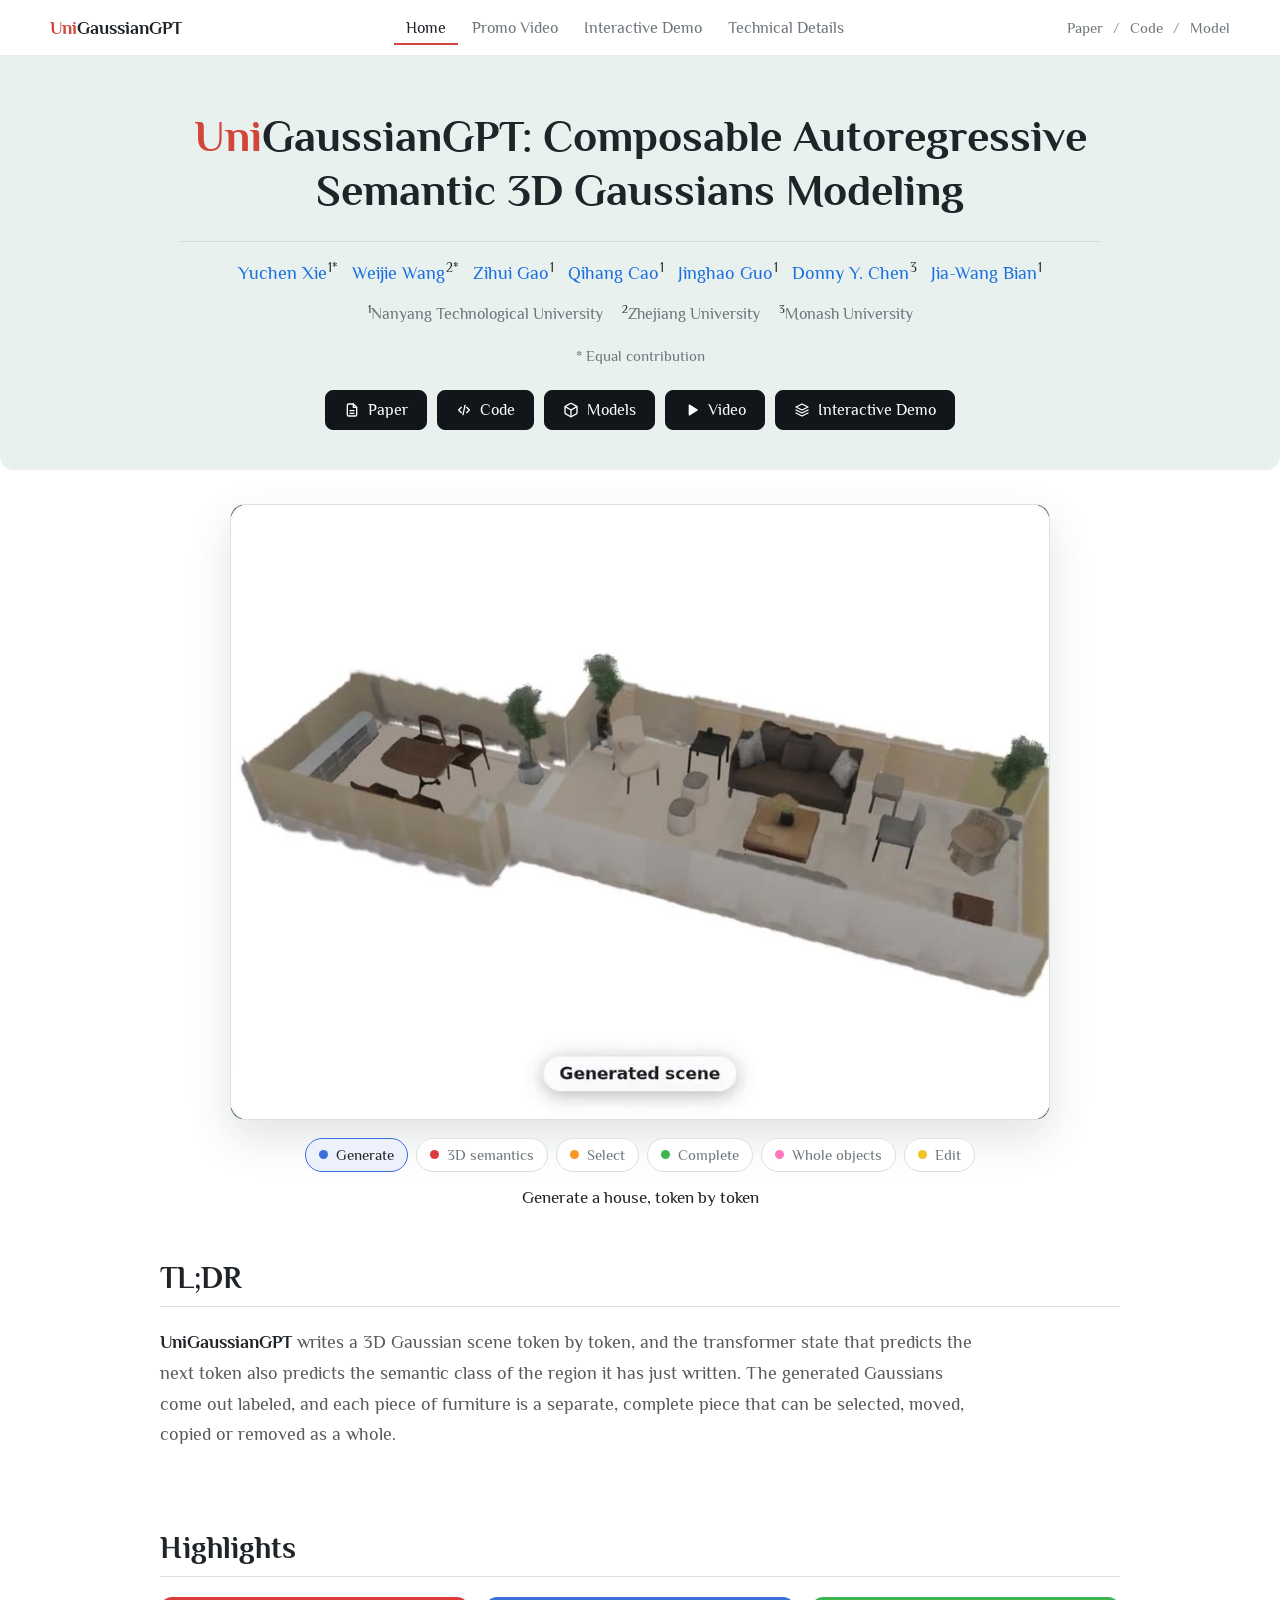
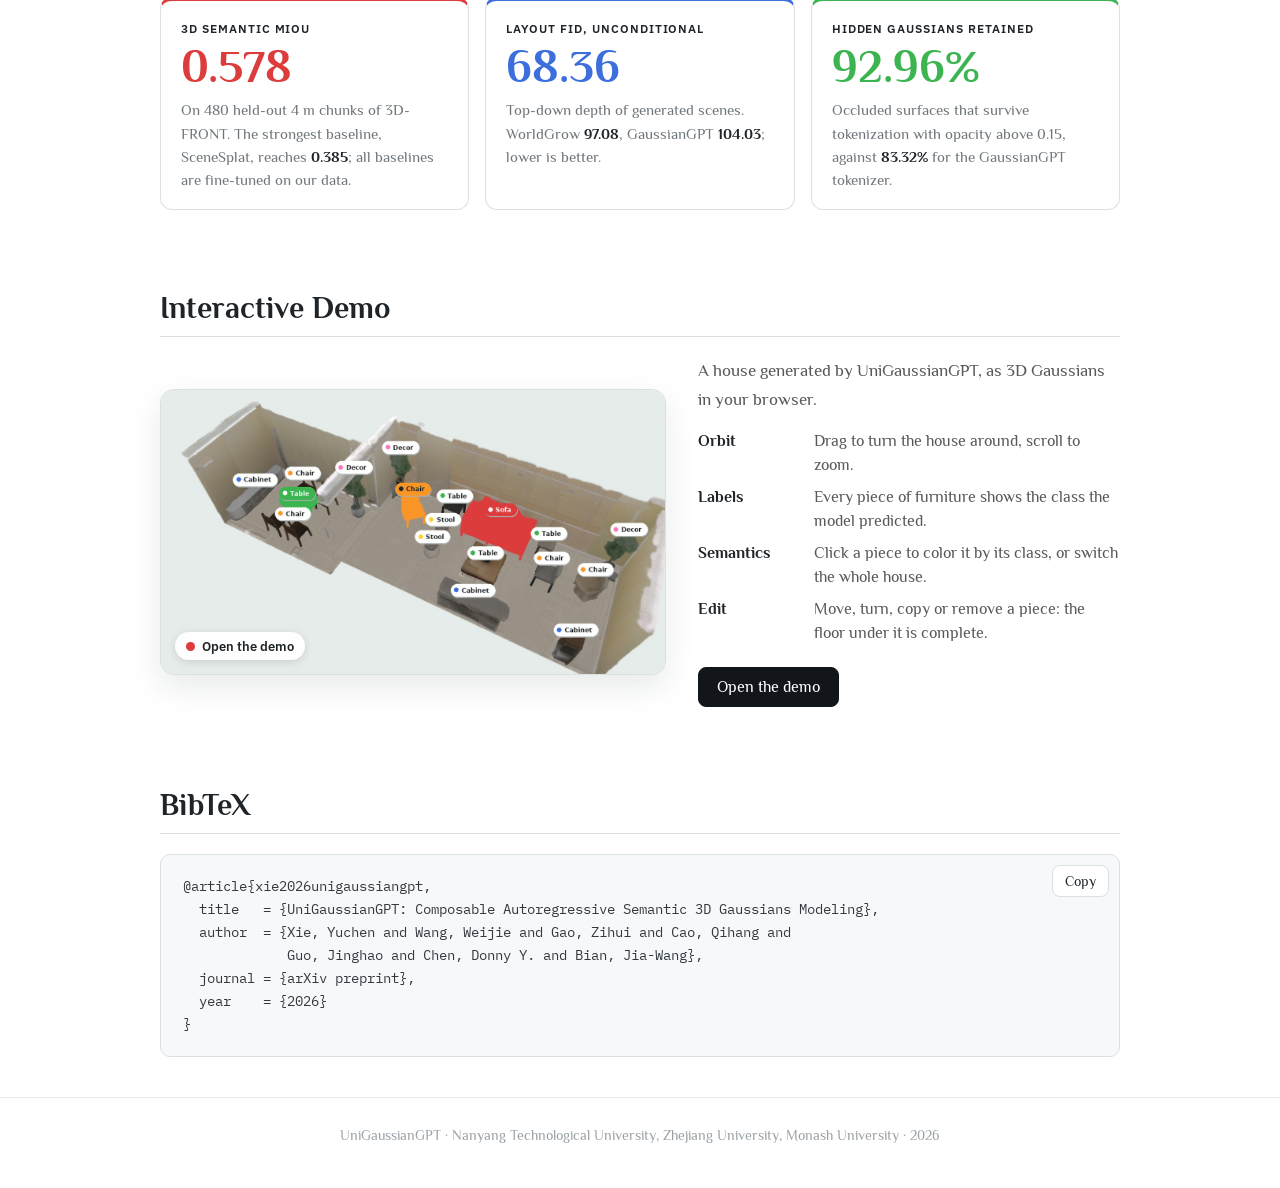
==== commit 7459d2b4: "Demo: no floor ring under the active piece; card hover without underline; new card image Co-Authored" ====
--- a/unigaussiangpt/index.html
+++ b/unigaussiangpt/index.html
@@ -134,6 +134,7 @@
 @media (max-width: 860px) { .split { grid-template-columns: 1fr; } }
 .console-teaser { position: relative; display: block; border-radius: 14px; overflow: hidden; border: 1px solid var(--line); background: var(--surface); box-shadow: 0 12px 30px rgba(26, 52, 48, 0.10); }
 .console-teaser img { width: 100%; aspect-ratio: 16 / 9; object-fit: cover; transition: transform .6s var(--ease); }
+.console-teaser:hover { text-decoration: none; }
 .console-teaser:hover img { transform: scale(1.02); }
 .console-teaser .chip { position: absolute; left: 14px; bottom: 14px; }
 .ops { list-style: none; padding: 0; margin: 14px 0 22px; display: grid; gap: 8px; }
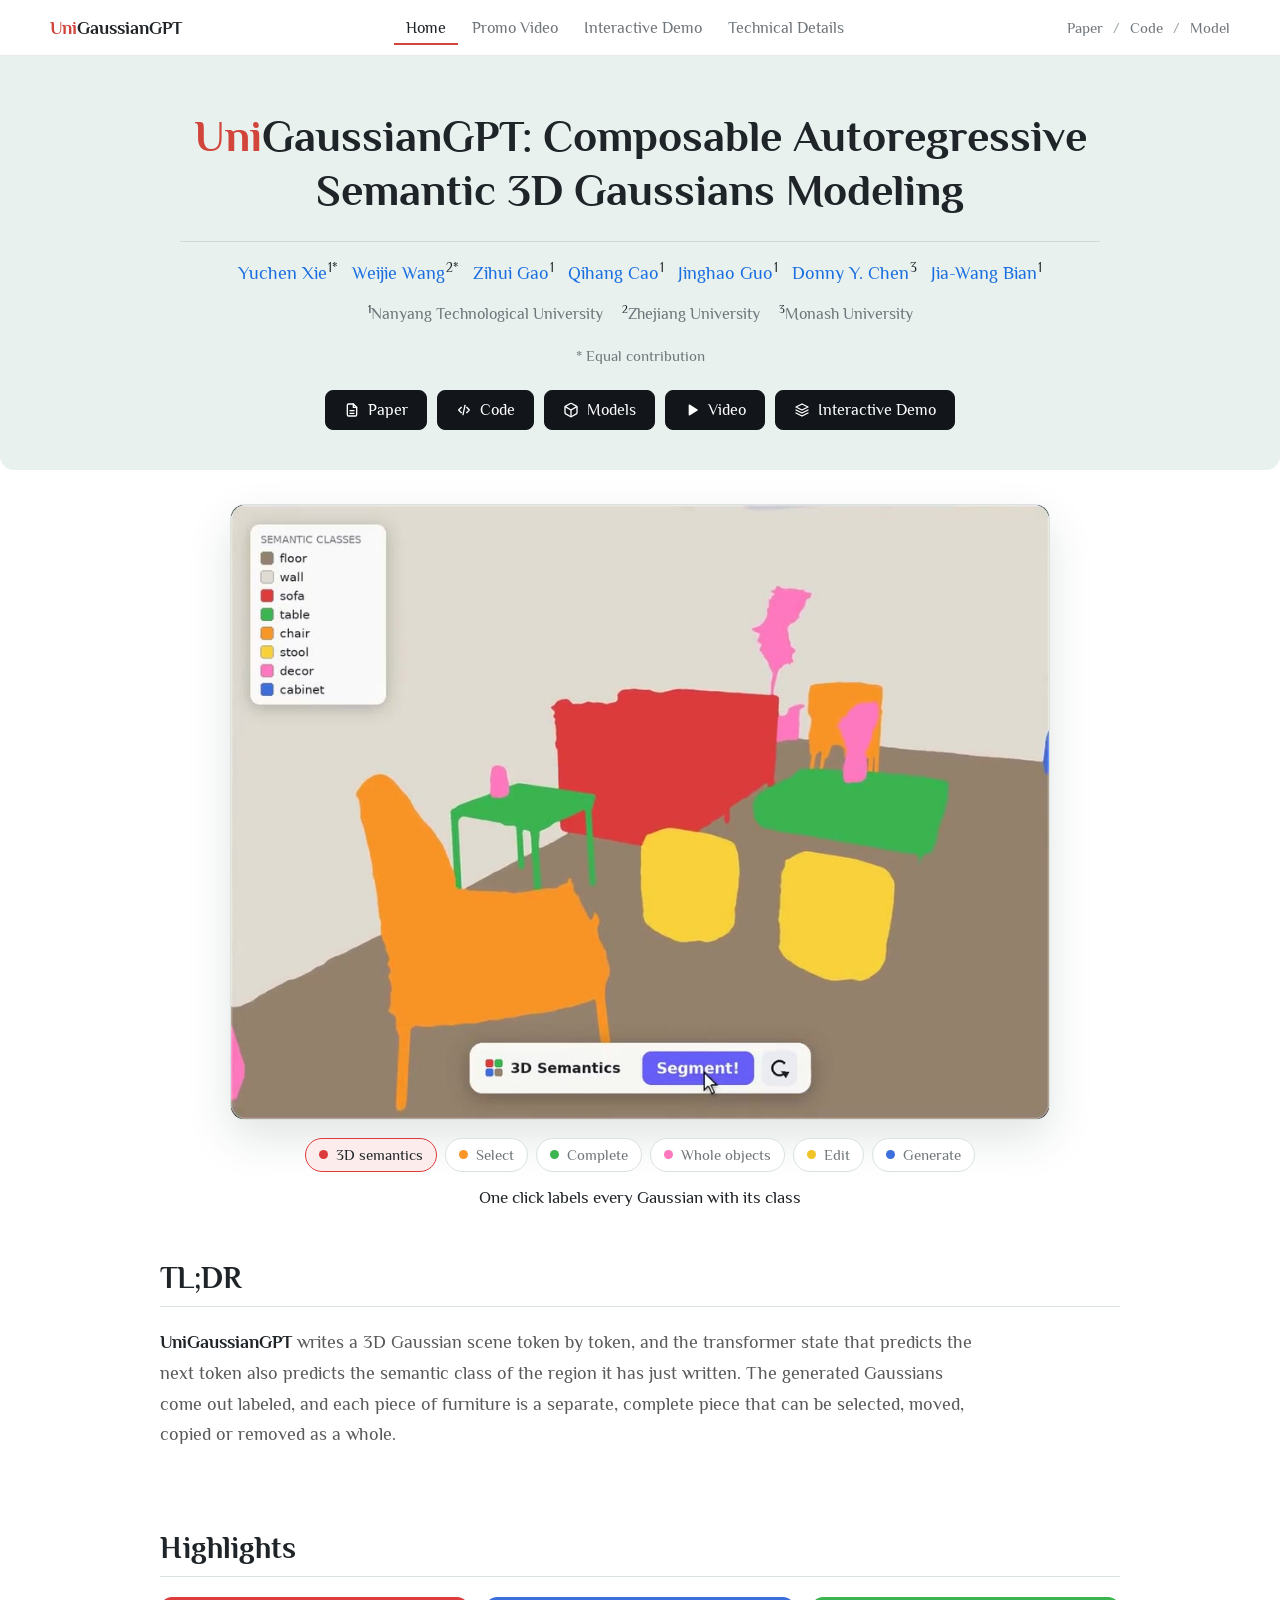
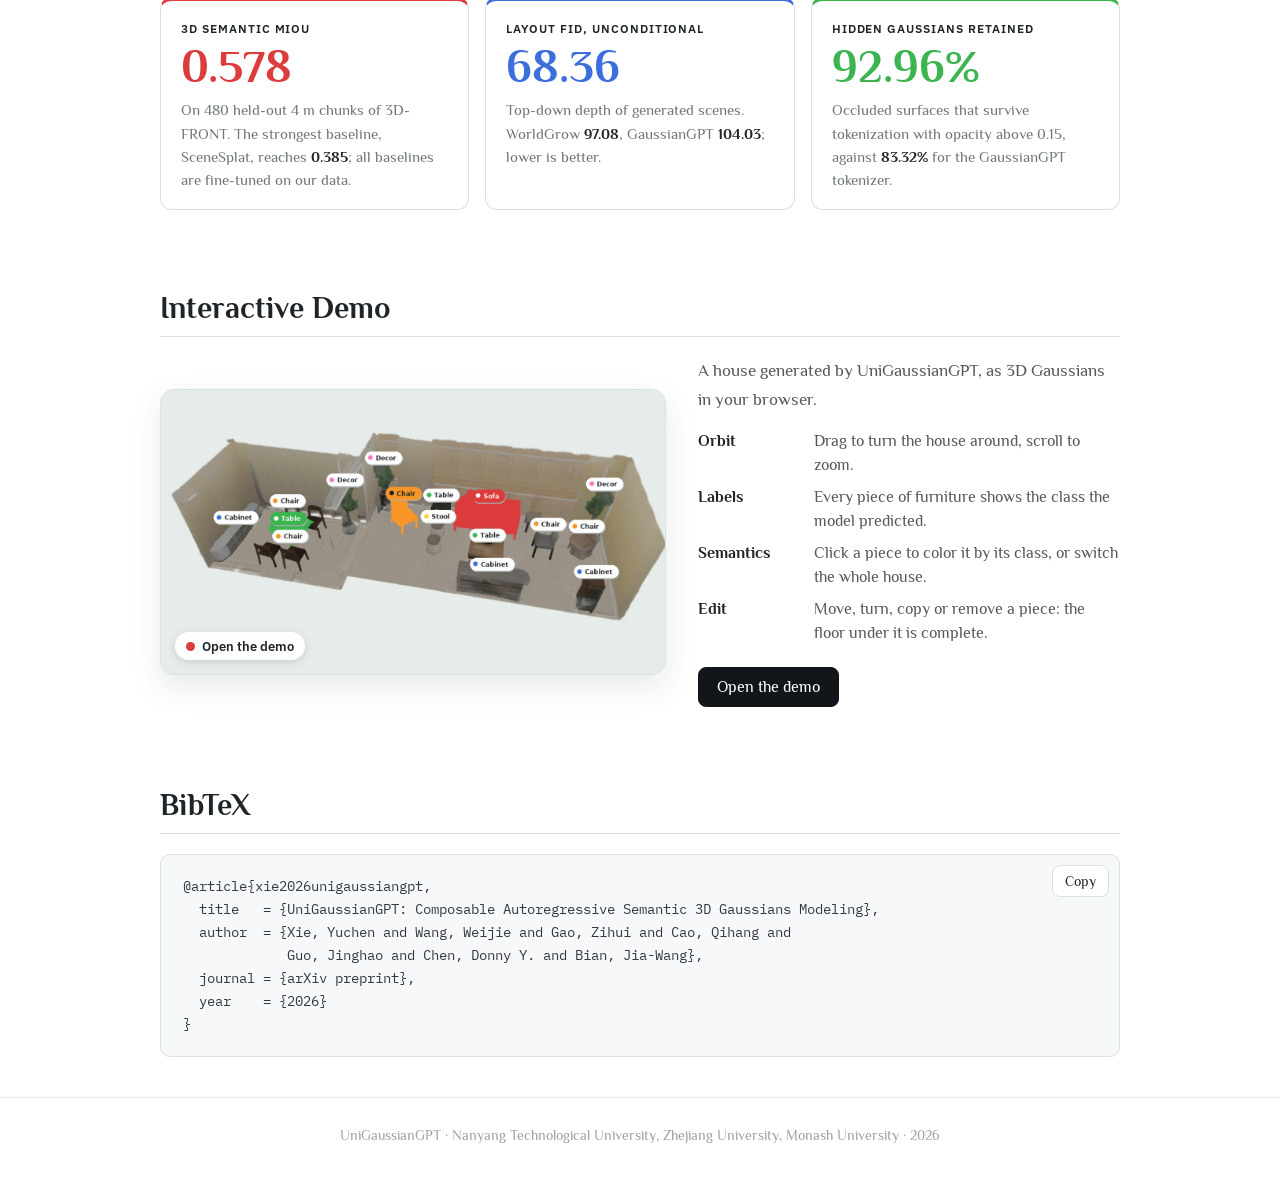
==== commit fc51ea0c: "Home video: opens on the semantic view (half speed, 5.5 s), generation moved to the end Co-Authored-" ====
--- a/unigaussiangpt/index.html
+++ b/unigaussiangpt/index.html
@@ -302,17 +302,17 @@
   <section class="hl" aria-label="Results">
     <div class="wrap">
       <div class="hl-frame">
-        <video id="hl" autoplay muted loop playsinline preload="auto" poster="assets/video/highlights.jpg" aria-label="UniGaussianGPT generating a house token by token, labeling every Gaussian, selecting objects, completing a partial house, and removing furniture">
-          <source src="assets/video/highlights.mp4" type="video/mp4">
+        <video id="hl" autoplay muted loop playsinline preload="auto" poster="assets/video/highlights.jpg?v=2" aria-label="UniGaussianGPT labeling every Gaussian, selecting objects, completing a partial house, removing furniture, and generating a house token by token">
+          <source src="assets/video/highlights.mp4?v=2" type="video/mp4">
         </video>
       </div>
       <div class="steps" role="group" aria-label="Jump to">
-        <button type="button" data-t="0" data-cap="Generate a house, token by token" style="--dot: var(--c-cabinet)"><i></i>Generate</button>
-        <button type="button" data-t="3.05" data-cap="One click labels every Gaussian with its class" style="--dot: var(--c-sofa)"><i></i>3D semantics</button>
-        <button type="button" data-t="5.6" data-cap="Click an object: its Gaussians are selected in 3D" style="--dot: var(--c-chair)"><i></i>Select</button>
-        <button type="button" data-t="12.25" data-cap="Given part of a house, the model writes the rest" style="--dot: var(--c-table)"><i></i>Complete</button>
-        <button type="button" data-t="17.0" data-cap="Every object comes out whole, its underside included" style="--dot: var(--c-decor)"><i></i>Whole objects</button>
-        <button type="button" data-t="22.25" data-cap="Take the furniture out: the floor underneath is complete" style="--dot: var(--c-stool)"><i></i>Edit</button>
+        <button type="button" data-t="0" data-cap="One click labels every Gaussian with its class" style="--dot: var(--c-sofa)"><i></i>3D semantics</button>
+        <button type="button" data-t="5.45" data-cap="Click an object: its Gaussians are selected in 3D" style="--dot: var(--c-chair)"><i></i>Select</button>
+        <button type="button" data-t="12.1" data-cap="Given part of a house, the model writes the rest" style="--dot: var(--c-table)"><i></i>Complete</button>
+        <button type="button" data-t="16.85" data-cap="Every object comes out whole, its underside included" style="--dot: var(--c-decor)"><i></i>Whole objects</button>
+        <button type="button" data-t="22.1" data-cap="Take the furniture out: the floor underneath is complete" style="--dot: var(--c-stool)"><i></i>Edit</button>
+        <button type="button" data-t="27.65" data-cap="Generate a house, token by token" style="--dot: var(--c-cabinet)"><i></i>Generate</button>
       </div>
       <p class="step-cap" data-step-cap aria-live="polite"></p>
     </div>
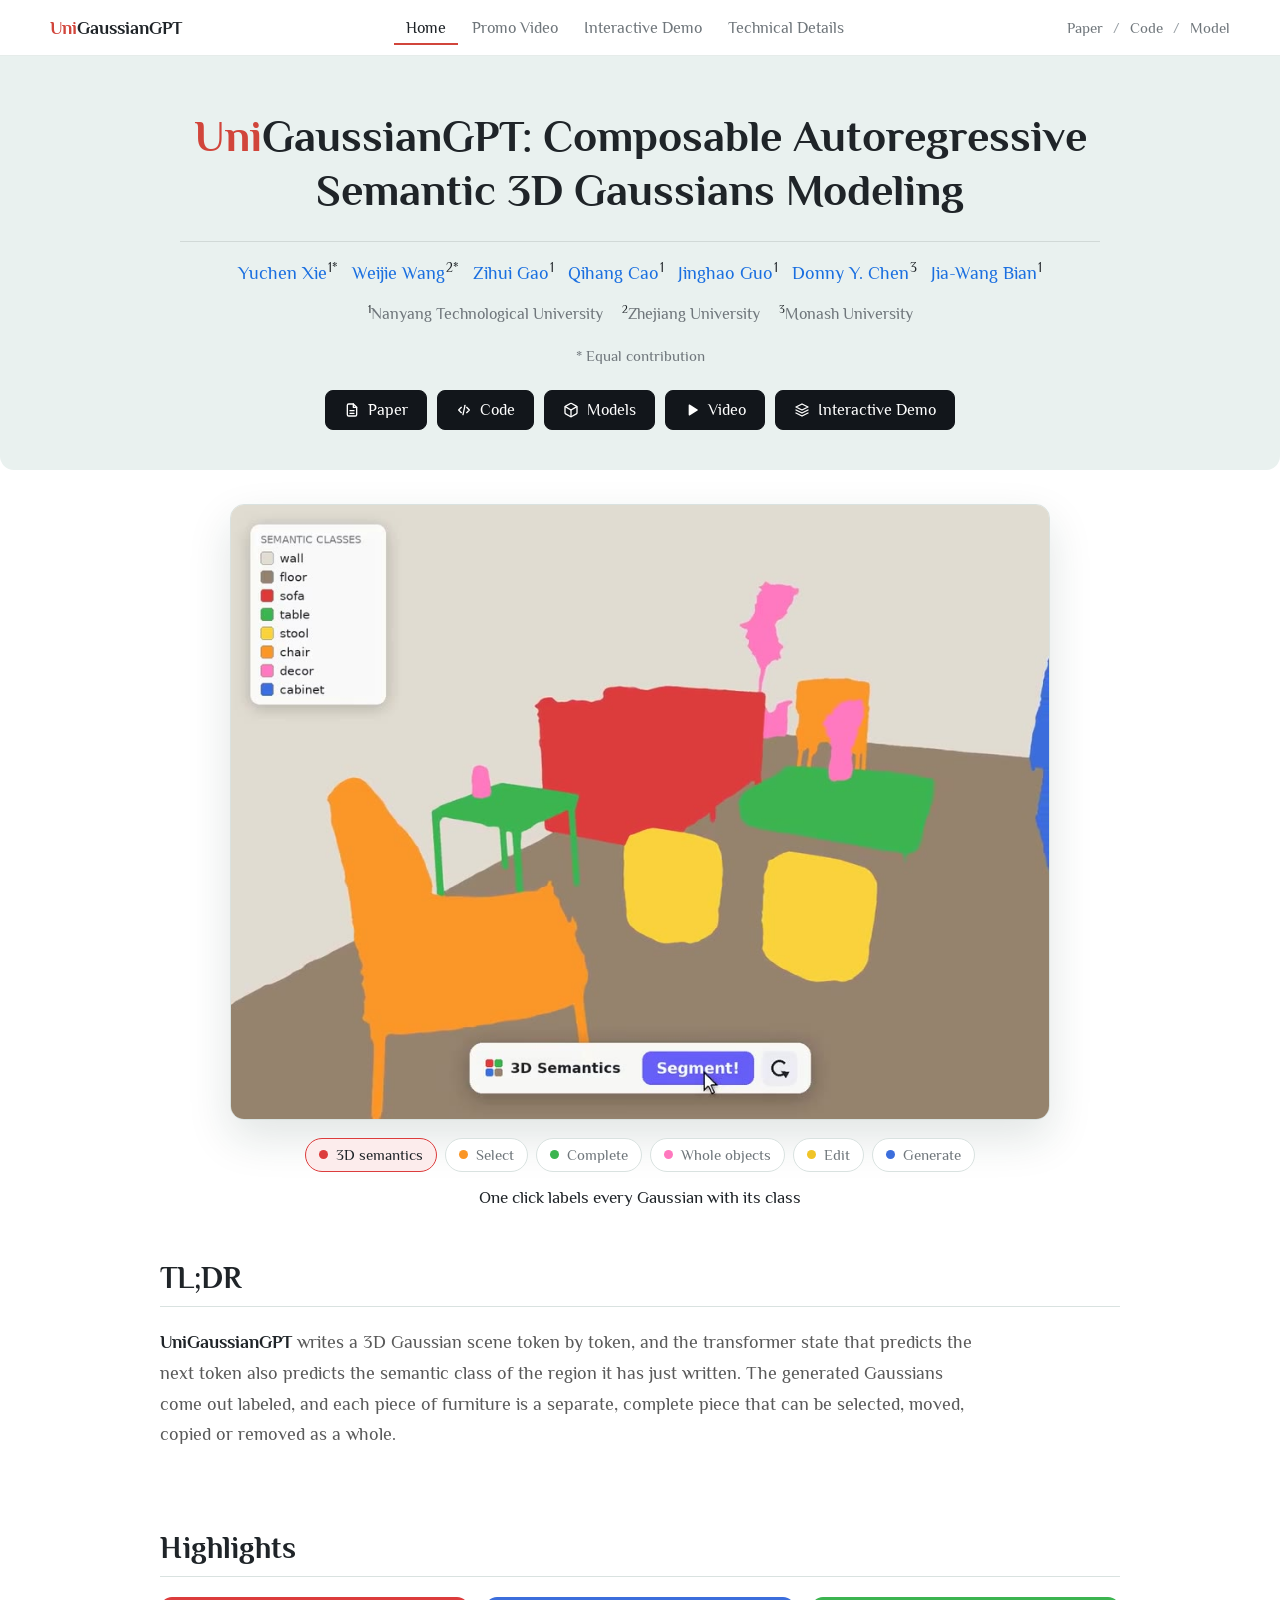
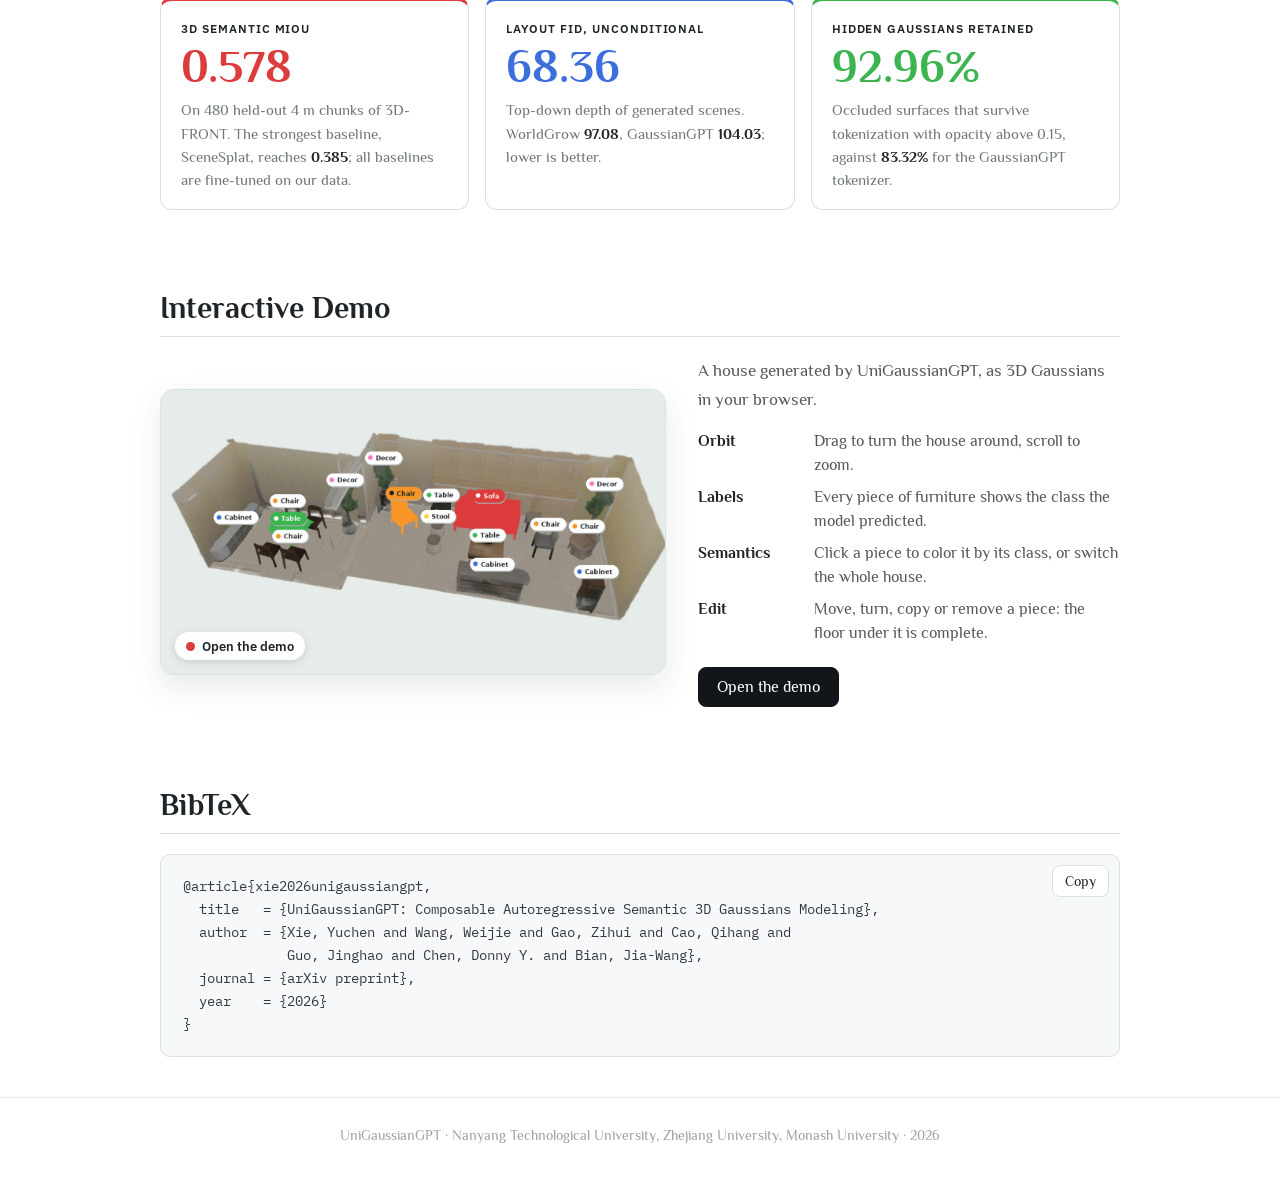
==== commit b02a216a: "Home video: the semantic view is a new 6.75 s render at full speed (no slow motion) Co-Authored-By: " ====
--- a/unigaussiangpt/index.html
+++ b/unigaussiangpt/index.html
@@ -302,17 +302,17 @@
   <section class="hl" aria-label="Results">
     <div class="wrap">
       <div class="hl-frame">
-        <video id="hl" autoplay muted loop playsinline preload="auto" poster="assets/video/highlights.jpg?v=2" aria-label="UniGaussianGPT labeling every Gaussian, selecting objects, completing a partial house, removing furniture, and generating a house token by token">
-          <source src="assets/video/highlights.mp4?v=2" type="video/mp4">
+        <video id="hl" autoplay muted loop playsinline preload="auto" poster="assets/video/highlights.jpg?v=3" aria-label="UniGaussianGPT labeling every Gaussian, selecting objects, completing a partial house, removing furniture, and generating a house token by token">
+          <source src="assets/video/highlights.mp4?v=3" type="video/mp4">
         </video>
       </div>
       <div class="steps" role="group" aria-label="Jump to">
         <button type="button" data-t="0" data-cap="One click labels every Gaussian with its class" style="--dot: var(--c-sofa)"><i></i>3D semantics</button>
-        <button type="button" data-t="5.45" data-cap="Click an object: its Gaussians are selected in 3D" style="--dot: var(--c-chair)"><i></i>Select</button>
-        <button type="button" data-t="12.1" data-cap="Given part of a house, the model writes the rest" style="--dot: var(--c-table)"><i></i>Complete</button>
-        <button type="button" data-t="16.85" data-cap="Every object comes out whole, its underside included" style="--dot: var(--c-decor)"><i></i>Whole objects</button>
-        <button type="button" data-t="22.1" data-cap="Take the furniture out: the floor underneath is complete" style="--dot: var(--c-stool)"><i></i>Edit</button>
-        <button type="button" data-t="27.65" data-cap="Generate a house, token by token" style="--dot: var(--c-cabinet)"><i></i>Generate</button>
+        <button type="button" data-t="6.4" data-cap="Click an object: its Gaussians are selected in 3D" style="--dot: var(--c-chair)"><i></i>Select</button>
+        <button type="button" data-t="13.05" data-cap="Given part of a house, the model writes the rest" style="--dot: var(--c-table)"><i></i>Complete</button>
+        <button type="button" data-t="17.8" data-cap="Every object comes out whole, its underside included" style="--dot: var(--c-decor)"><i></i>Whole objects</button>
+        <button type="button" data-t="23.05" data-cap="Take the furniture out: the floor underneath is complete" style="--dot: var(--c-stool)"><i></i>Edit</button>
+        <button type="button" data-t="28.6" data-cap="Generate a house, token by token" style="--dot: var(--c-cabinet)"><i></i>Generate</button>
       </div>
       <p class="step-cap" data-step-cap aria-live="polite"></p>
     </div>
